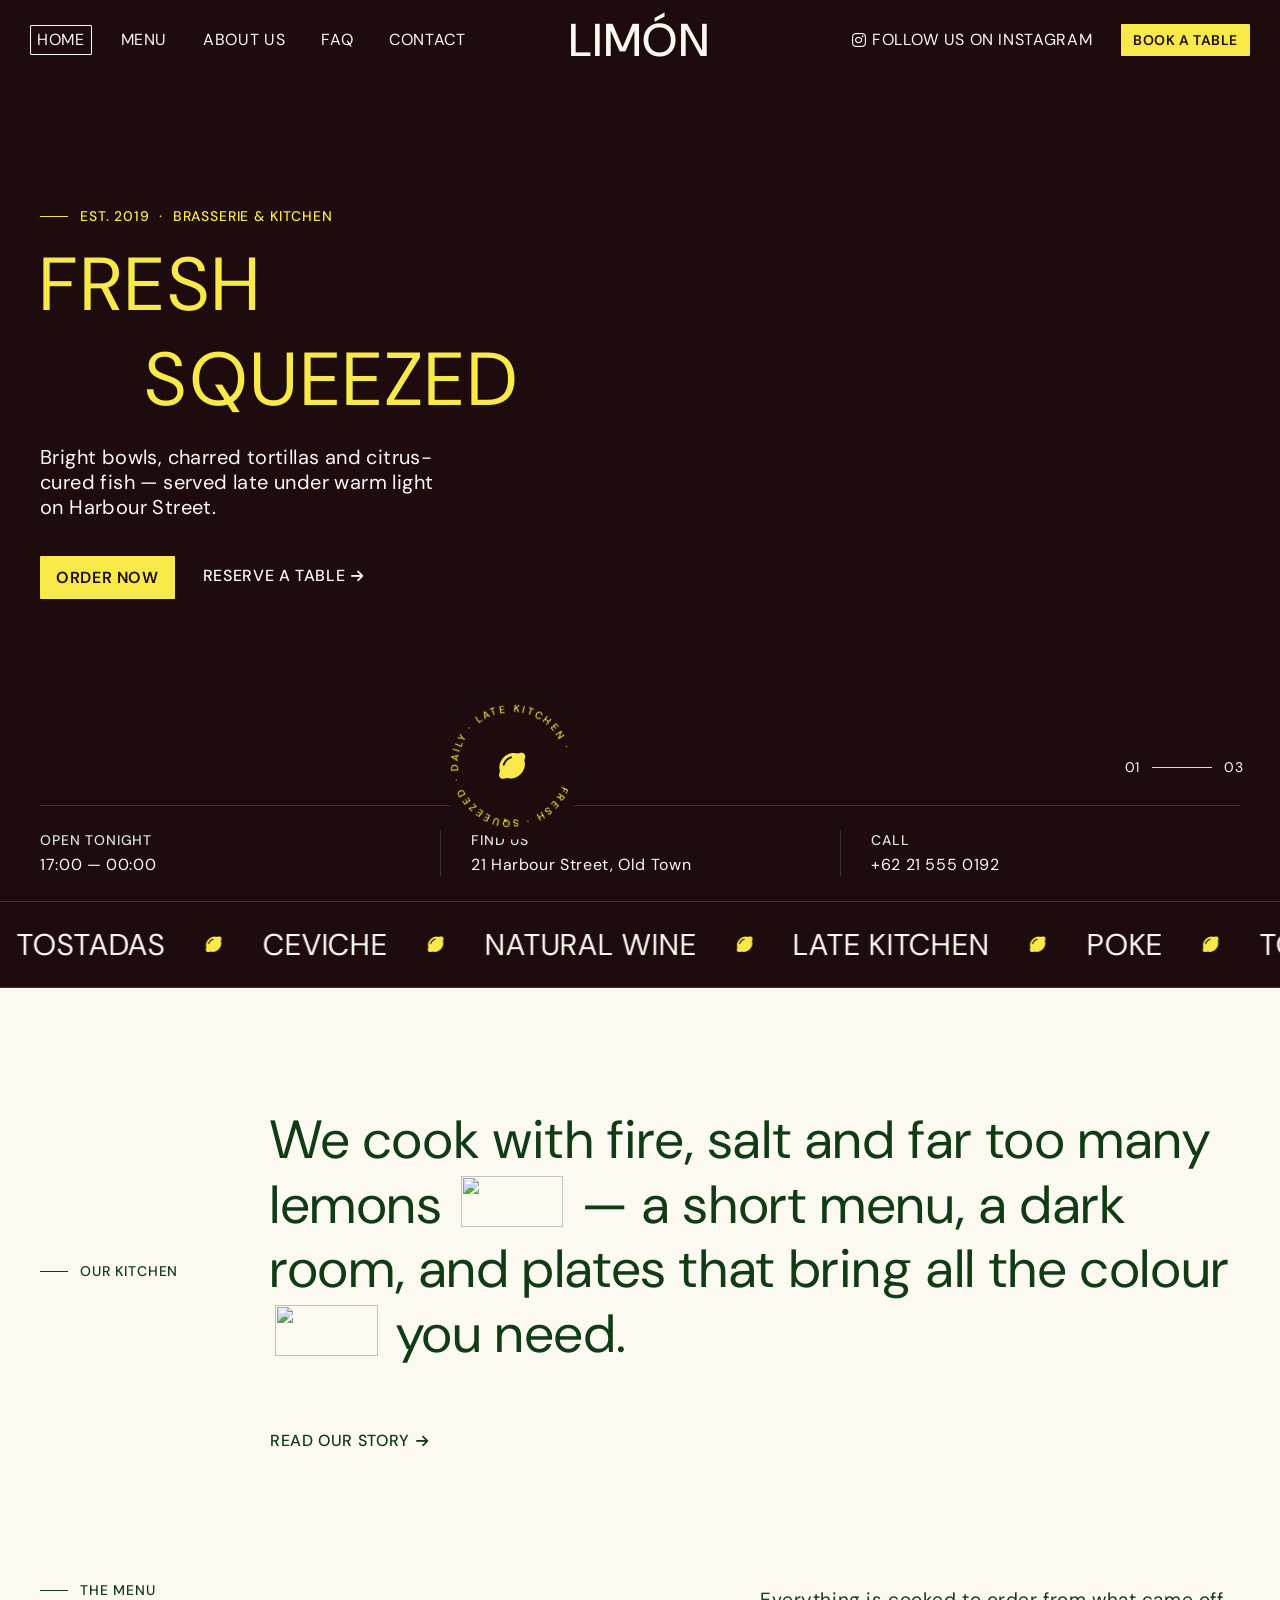
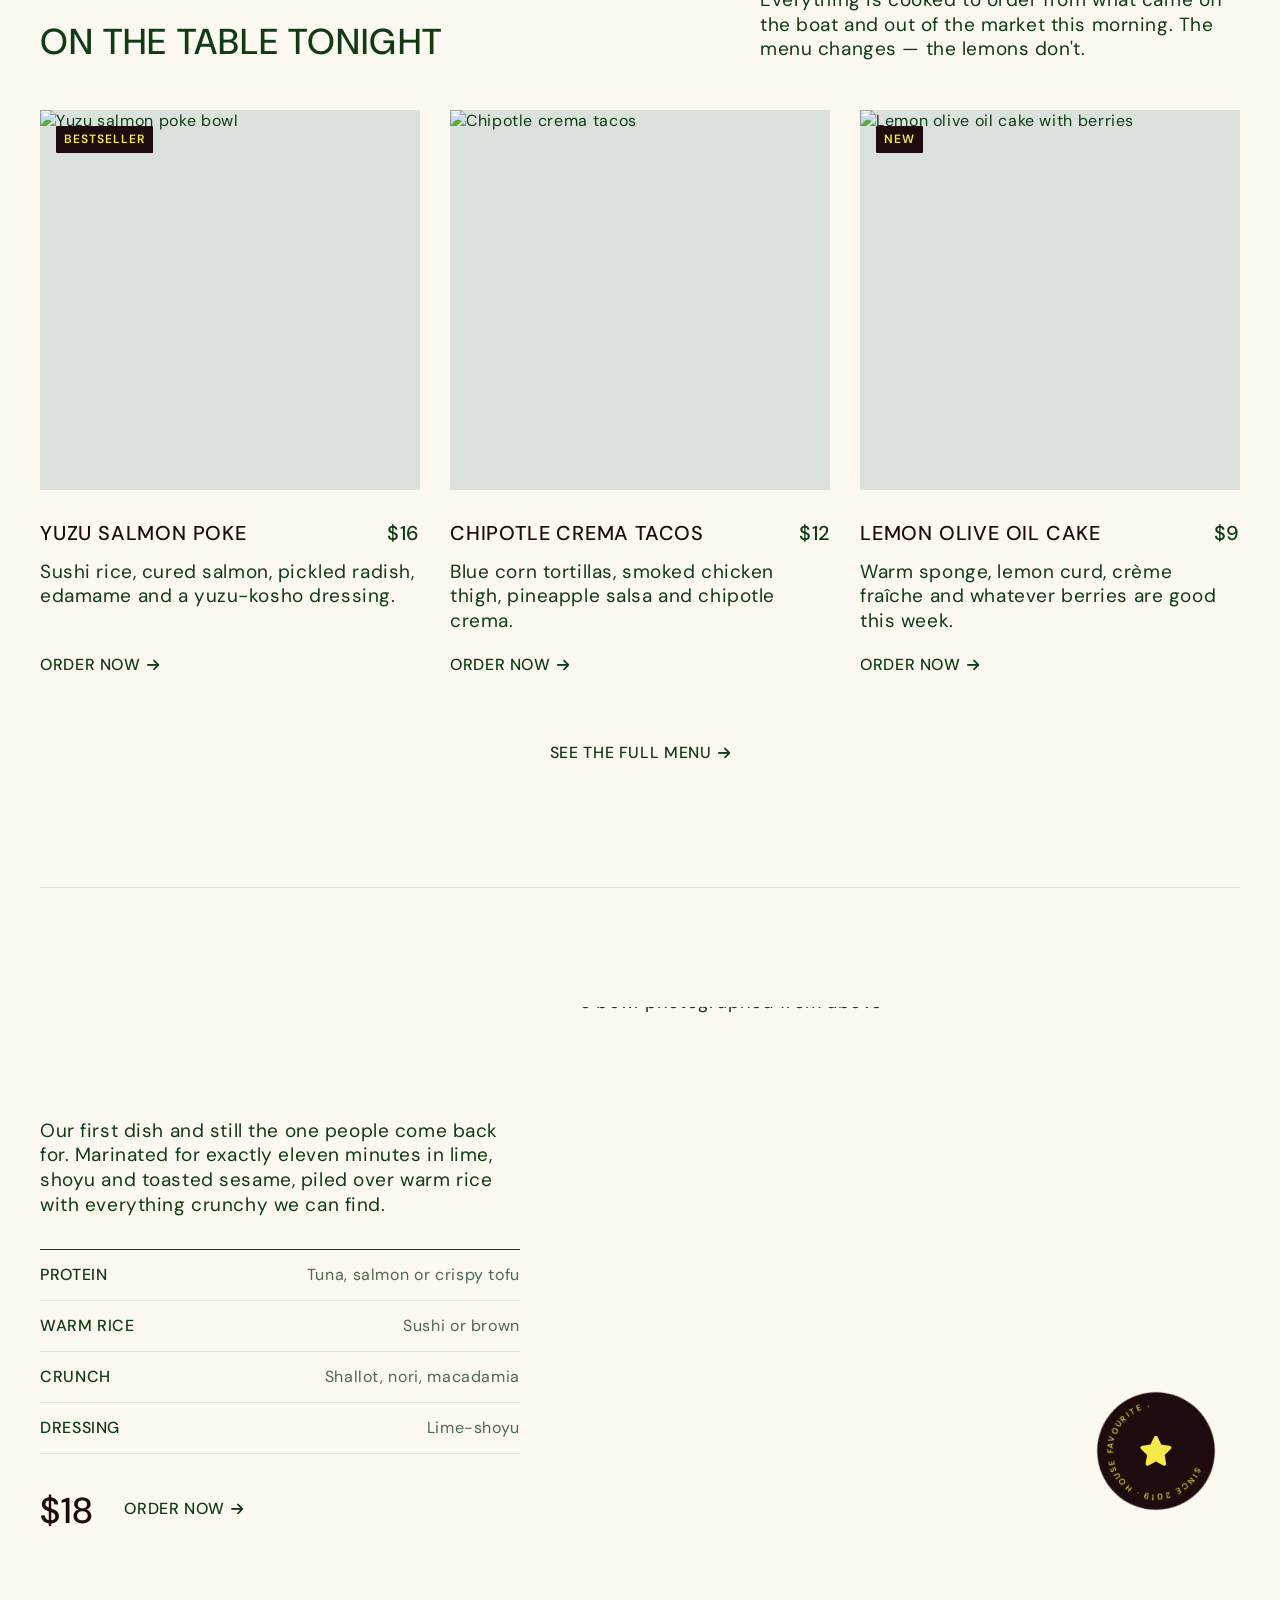
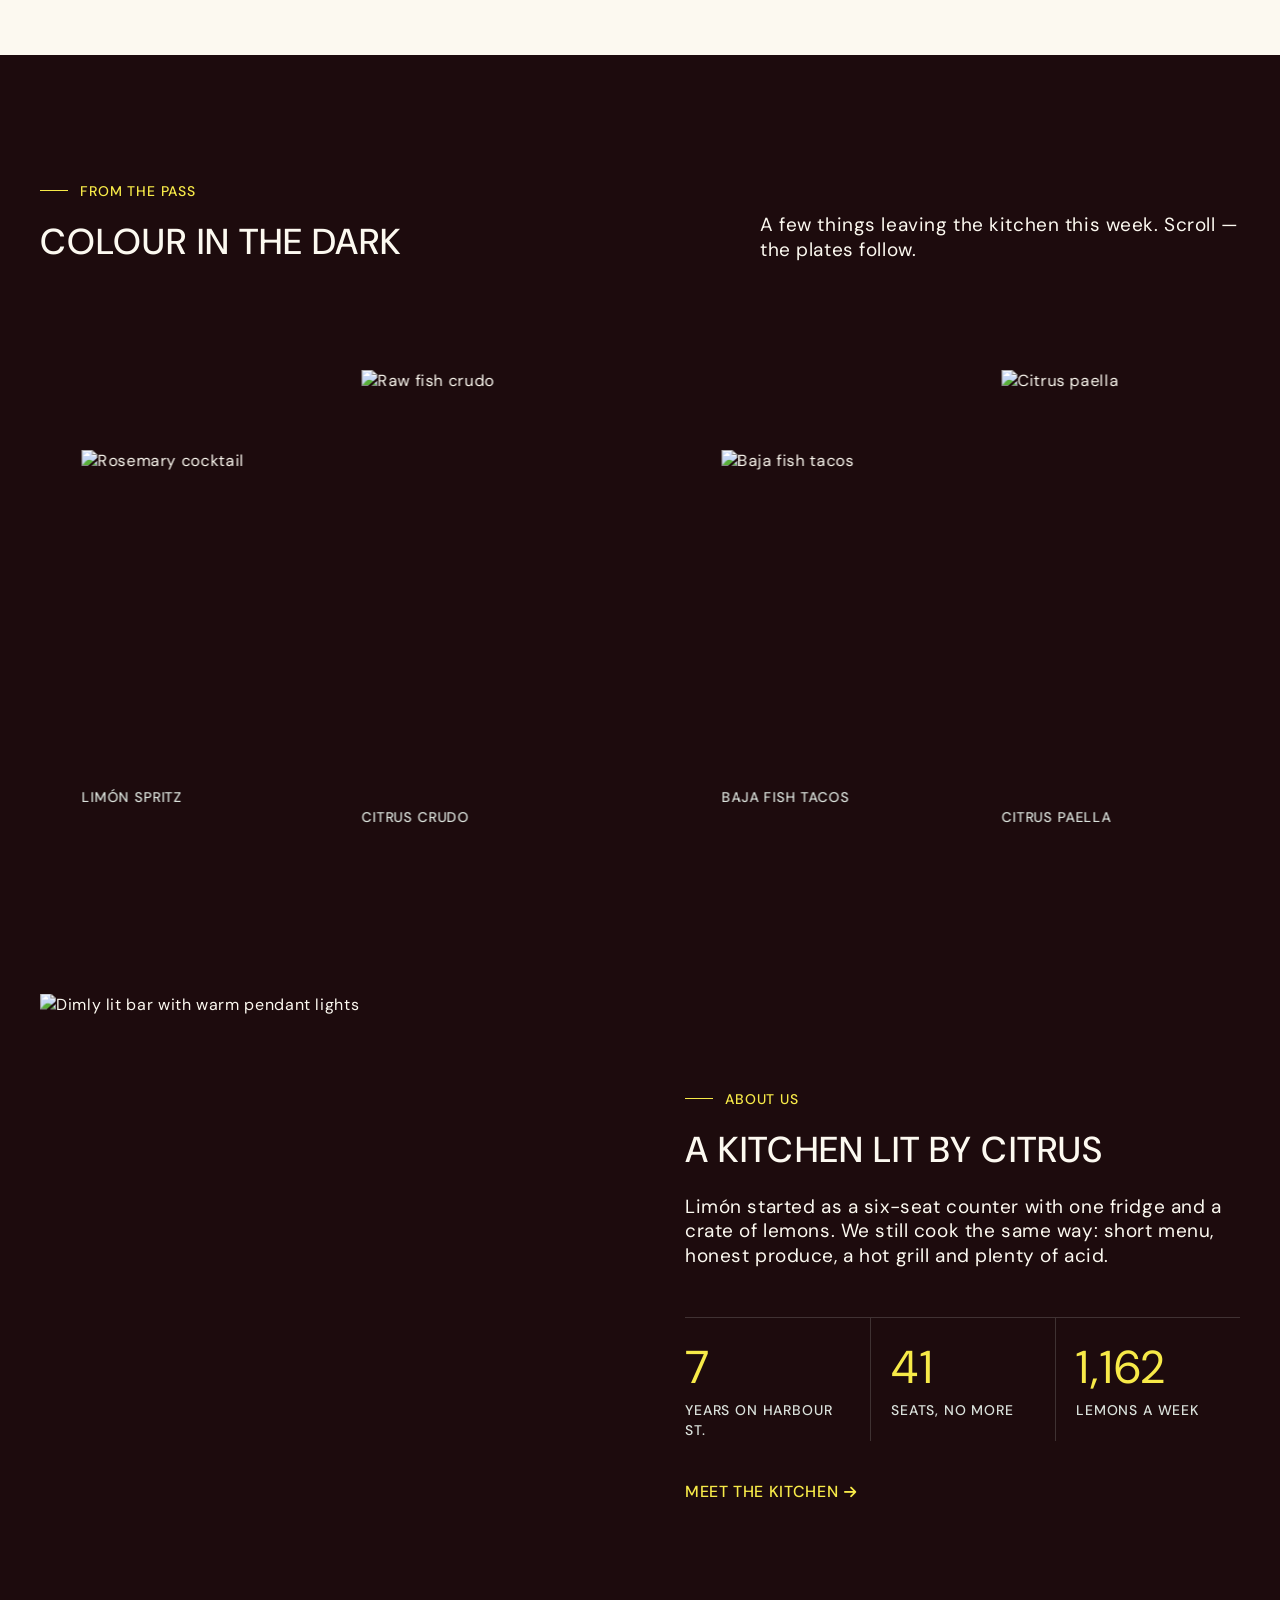
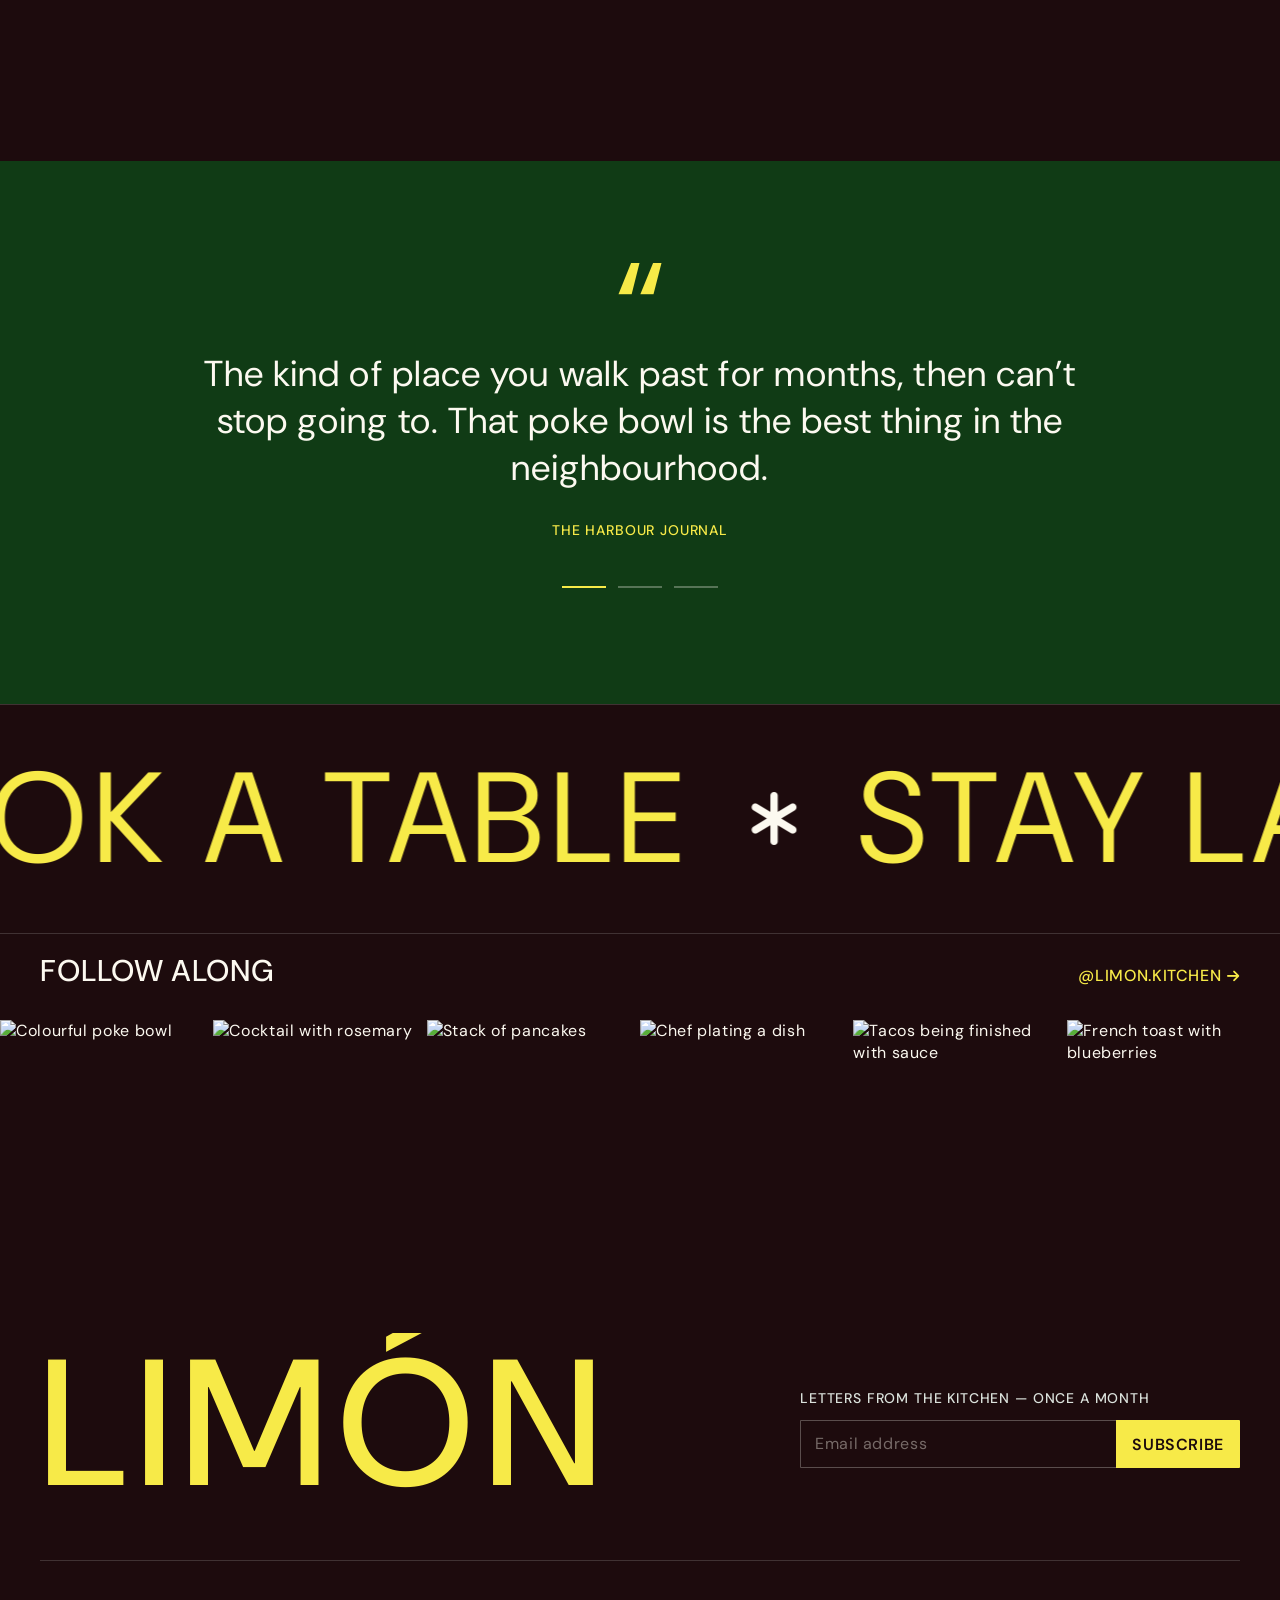
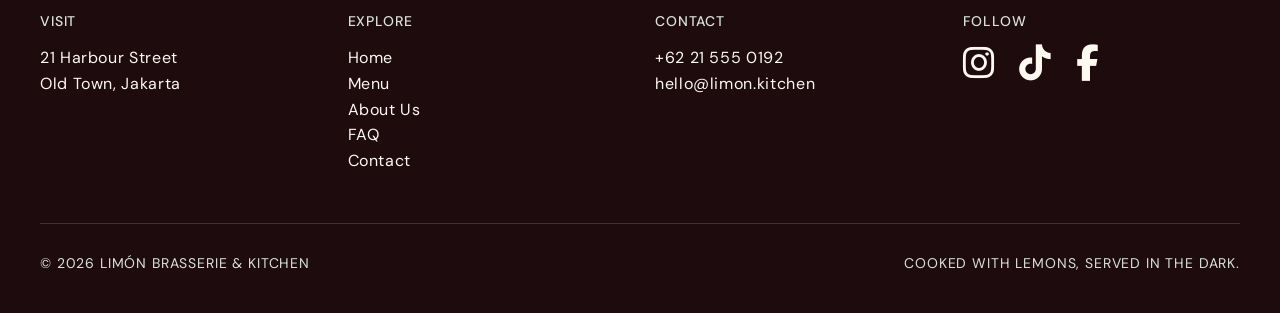
==== index.html @ ebf8ff34 "Add Limón restaurant website Five-page static site (home, menu, about, FAQ, contact) with page trans" ====
<!DOCTYPE html>
<html lang="en">
<head>
  <meta charset="UTF-8" />
  <meta name="viewport" content="width=device-width, initial-scale=1.0" />
  <title>Limón — Brasserie &amp; Kitchen</title>
  <meta name="description" content="Limón — a moody brasserie under candlelight. Poke bowls, charred tortillas, citrus-cured fish and natural wine, served late." />
  <link rel="preconnect" href="https://fonts.googleapis.com" />
  <link rel="preconnect" href="https://fonts.gstatic.com" crossorigin />
  <link href="https://fonts.googleapis.com/css2?family=DM+Sans:opsz,wght@9..40,300;9..40,400;9..40,500;9..40,600;9..40,700&display=swap" rel="stylesheet" />
  <link rel="stylesheet" href="https://cdnjs.cloudflare.com/ajax/libs/font-awesome/6.5.1/css/all.min.css" />
  <link rel="stylesheet" href="css/style.css" />
</head>
<body class="page-home">

  <!-- Page transition curtain -->
  <div class="curtain" aria-hidden="true">
    <div class="curtain__panel curtain__panel--lemon"></div>
    <div class="curtain__panel"><span class="curtain__logo">LIMÓN</span></div>
  </div>

  <!-- ============ TOP NAVIGATION ============ -->
  <header class="nav" id="nav">
    <div class="nav__inner">
      <nav class="nav__group nav__group--left" aria-label="Primary">
        <a href="index.html" class="nav__link is-active">Home</a>
        <a href="menu.html" class="nav__link">Menu</a>
        <a href="about.html" class="nav__link">About Us</a>
        <a href="faq.html" class="nav__link">FAQ</a>
        <a href="contact.html" class="nav__link">Contact</a>
      </nav>

      <a href="index.html" class="nav__logo">LIMÓN</a>

      <div class="nav__group nav__group--right">
        <a href="https://instagram.com" target="_blank" rel="noopener" class="nav__link nav__link--ig">
          <i class="fa-brands fa-instagram"></i> Follow us on Instagram
        </a>
        <a href="contact.html" class="btn btn--lemon btn--sm">Book a table</a>
      </div>

      <button class="nav__toggle" id="navToggle" aria-label="Open menu" aria-expanded="false">
        <span></span><span></span>
      </button>
    </div>
    <div class="nav__progress" aria-hidden="true"></div>

    <!-- Mobile drawer -->
    <div class="drawer" id="drawer" aria-hidden="true">
      <a href="index.html" class="drawer__link is-active">Home <small>01</small></a>
      <a href="menu.html" class="drawer__link">Menu <small>02</small></a>
      <a href="about.html" class="drawer__link">About Us <small>03</small></a>
      <a href="faq.html" class="drawer__link">FAQ <small>04</small></a>
      <a href="contact.html" class="drawer__link">Contact <small>05</small></a>
      <a href="contact.html" class="btn btn--lemon drawer__cta">Book a table</a>
      <a href="https://instagram.com" target="_blank" rel="noopener" class="drawer__ig">
        <i class="fa-brands fa-instagram"></i> Follow us on Instagram
      </a>
    </div>
  </header>

  <main>
    <!-- ============ HERO ============ -->
    <section class="hero" id="home">
      <div class="hero__media">
        <div class="hero__slides" data-parallax="0.12">
          <div class="hero__slide is-active"><img src="https://images.unsplash.com/photo-1504674900247-0877df9cc836?auto=format&amp;fit=crop&amp;w=1600&amp;q=80" alt="Grilled beef salad on a dark wooden table" /></div>
          <div class="hero__slide"><img src="https://images.unsplash.com/photo-1414235077428-338989a2e8c0?auto=format&amp;fit=crop&amp;w=1600&amp;q=80" alt="Plated dish on a candlelit table" /></div>
          <div class="hero__slide"><img src="https://images.unsplash.com/photo-1600891964599-f61ba0e24092?auto=format&amp;fit=crop&amp;w=1600&amp;q=80" alt="Table spread with tortilla chips and small plates" /></div>
        </div>
        <div class="hero__counter"><span class="hero__num">01</span><span class="hero__bar"><i></i></span><span>03</span></div>
      </div>

      <div class="badge" aria-hidden="true">
        <svg class="badge__ring" viewBox="0 0 200 200">
          <defs><path id="badgePath" d="M100,100 m-72,0 a72,72 0 1,1 144,0 a72,72 0 1,1 -144,0" /></defs>
          <circle cx="100" cy="100" r="98" />
          <text><textPath href="#badgePath">Fresh · Squeezed · Daily · Late kitchen ·</textPath></text>
        </svg>
        <span class="badge__icon"><i class="fa-solid fa-lemon"></i></span>
      </div>

      <div class="container hero__content">
        <p class="eyebrow reveal">Est. 2019 &nbsp;·&nbsp; Brasserie &amp; Kitchen</p>
        <h1 class="hero__title">
          <span data-split="chars" data-delay="150">Fresh</span>
          <span data-split="chars" data-delay="350">Squeezed</span>
        </h1>
        <p class="hero__sub reveal">Bright bowls, charred tortillas and citrus-cured fish — served late under warm light on Harbour Street.</p>
        <div class="hero__actions reveal">
          <a href="menu.html" class="btn btn--lemon">Order now</a>
          <a href="contact.html" class="link-ghost link-ghost--cream">Reserve a table <i class="fa-solid fa-arrow-right"></i></a>
        </div>
      </div>

      <div class="container hero__info">
        <div class="hero__info-item reveal"><span class="caption">Open tonight</span><span>17:00 — 00:00</span></div>
        <div class="hero__info-item reveal"><span class="caption">Find us</span><span>21 Harbour Street, Old Town</span></div>
        <div class="hero__info-item reveal"><span class="caption">Call</span><a href="tel:+62215550192">+62 21 555 0192</a></div>
      </div>
    </section>

    <!-- ============ MARQUEE ============ -->
    <div class="marquee" data-marquee="-1" data-speed="0.7" aria-hidden="true">
      <div class="marquee__track">
        <div class="marquee__group">
          <span>Poke</span><i class="fa-solid fa-lemon"></i>
          <span>Tostadas</span><i class="fa-solid fa-lemon"></i>
          <span>Ceviche</span><i class="fa-solid fa-lemon"></i>
          <span>Natural Wine</span><i class="fa-solid fa-lemon"></i>
          <span>Late Kitchen</span><i class="fa-solid fa-lemon"></i>
        </div>
      </div>
    </div>

    <!-- ============ STATEMENT ============ -->
    <section class="section section--cream">
      <div class="container statement-wrap">
        <p class="eyebrow eyebrow--dark reveal">Our kitchen</p>
        <div>
          <p class="statement">We cook with fire, salt and far too many lemons <span class="statement__pill"><img src="https://images.unsplash.com/photo-1532550907401-a500c9a57435?auto=format&amp;fit=crop&amp;w=300&amp;q=80" alt="" /></span> — a short menu, a dark room, and plates that bring all the colour <span class="statement__pill"><img src="https://images.unsplash.com/photo-1512621776951-a57141f2eefd?auto=format&amp;fit=crop&amp;w=300&amp;q=80" alt="" /></span> you need.</p>
          <div class="section-foot" style="justify-content:flex-start">
            <a href="about.html" class="link-ghost reveal">Read our story <i class="fa-solid fa-arrow-right"></i></a>
          </div>
        </div>
      </div>
    </section>

    <!-- ============ SIGNATURE DISHES ============ -->
    <section class="section section--cream" style="padding-top:0">
      <div class="container">
        <div class="section-head section-head--split">
          <div>
            <p class="eyebrow eyebrow--dark reveal">The menu</p>
            <h2 class="heading" data-split="words">On the table tonight</h2>
          </div>
          <p class="body section-head__intro reveal">Everything is cooked to order from what came off the boat and out of the market this morning. The menu changes — the lemons don't.</p>
        </div>

        <div class="grid grid--3">
          <article class="food-card reveal">
            <a href="menu.html" class="food-card__img img-reveal" data-cursor="Order"><img src="https://images.unsplash.com/photo-1512621776951-a57141f2eefd?auto=format&amp;fit=crop&amp;w=900&amp;q=80" alt="Yuzu salmon poke bowl" loading="lazy" /><span class="food-card__tag">Bestseller</span></a>
            <div class="food-card__head"><h3 class="food-card__title">Yuzu Salmon Poke</h3><span class="food-card__price">$16</span></div>
            <p class="food-card__desc">Sushi rice, cured salmon, pickled radish, edamame and a yuzu-kosho dressing.</p>
            <a href="menu.html" class="link-ghost">Order now <i class="fa-solid fa-arrow-right"></i></a>
          </article>
          <article class="food-card reveal">
            <a href="menu.html" class="food-card__img img-reveal" data-cursor="Order"><img src="https://images.unsplash.com/photo-1565299585323-38d6b0865b47?auto=format&amp;fit=crop&amp;w=900&amp;q=80" alt="Chipotle crema tacos" loading="lazy" /></a>
            <div class="food-card__head"><h3 class="food-card__title">Chipotle Crema Tacos</h3><span class="food-card__price">$12</span></div>
            <p class="food-card__desc">Blue corn tortillas, smoked chicken thigh, pineapple salsa and chipotle crema.</p>
            <a href="menu.html" class="link-ghost">Order now <i class="fa-solid fa-arrow-right"></i></a>
          </article>
          <article class="food-card reveal">
            <a href="menu.html" class="food-card__img img-reveal" data-cursor="Order"><img src="https://images.unsplash.com/photo-1565958011703-44f9829ba187?auto=format&amp;fit=crop&amp;w=900&amp;q=80" alt="Lemon olive oil cake with berries" loading="lazy" /><span class="food-card__tag">New</span></a>
            <div class="food-card__head"><h3 class="food-card__title">Lemon Olive Oil Cake</h3><span class="food-card__price">$9</span></div>
            <p class="food-card__desc">Warm sponge, lemon curd, crème fraîche and whatever berries are good this week.</p>
            <a href="menu.html" class="link-ghost">Order now <i class="fa-solid fa-arrow-right"></i></a>
          </article>
        </div>
        <div class="section-foot reveal"><a href="menu.html" class="link-ghost">See the full menu <i class="fa-solid fa-arrow-right"></i></a></div>
      </div>
    </section>

    <!-- ============ FEATURED DISH ============ -->
    <section class="section section--cream feature">
      <div class="container feature__inner">
        <div class="feature__text">
          <p class="eyebrow eyebrow--dark reveal">Signature of the house</p>
          <h2 class="heading" data-split="words">The Limón Poke</h2>
          <p class="body reveal">Our first dish and still the one people come back for. Marinated for exactly eleven minutes in lime, shoyu and toasted sesame, piled over warm rice with everything crunchy we can find.</p>
          <ul class="feature__list reveal">
            <li><span>Protein</span><span>Tuna, salmon or crispy tofu</span></li>
            <li><span>Warm rice</span><span>Sushi or brown</span></li>
            <li><span>Crunch</span><span>Shallot, nori, macadamia</span></li>
            <li><span>Dressing</span><span>Lime-shoyu</span></li>
          </ul>
          <div class="feature__foot reveal">
            <span class="feature__price">$18</span>
            <a href="menu.html" class="link-ghost">Order now <i class="fa-solid fa-arrow-right"></i></a>
          </div>
        </div>
        <div class="feature__media img-reveal img-reveal--left">
          <img src="https://images.unsplash.com/photo-1546069901-d5bfd2cbfb1f?auto=format&amp;fit=crop&amp;w=1400&amp;q=80" alt="Poke bowl photographed from above" loading="lazy" data-parallax="0.08" data-scale="1.15" />
          <div class="badge" aria-hidden="true">
            <svg class="badge__ring" viewBox="0 0 200 200">
              <defs><path id="badgePath2" d="M100,100 m-72,0 a72,72 0 1,1 144,0 a72,72 0 1,1 -144,0" /></defs>
              <circle cx="100" cy="100" r="98" />
              <text><textPath href="#badgePath2">Since 2019 · House favourite ·</textPath></text>
            </svg>
            <span class="badge__icon"><i class="fa-solid fa-star"></i></span>
          </div>
        </div>
      </div>
    </section>

    <!-- ============ IMAGE STRIP ============ -->
    <section class="section section--dark" style="padding-bottom:60px">
      <div class="container section-head section-head--split">
        <div>
          <p class="eyebrow reveal">From the pass</p>
          <h2 class="heading heading--cream" data-split="words">Colour in the dark</h2>
        </div>
        <p class="body body--cream section-head__intro reveal">A few things leaving the kitchen this week. Scroll — the plates follow.</p>
      </div>
    </section>
    <div class="strip" data-marquee="1" data-speed="0.5">
      <div class="marquee__track">
        <div class="marquee__group">
          <figure><div class="strip__img"><img src="https://images.unsplash.com/photo-1555939594-58d7cb561ad1?auto=format&amp;fit=crop&amp;w=700&amp;q=80" alt="Grilled skewers" loading="lazy" /></div><figcaption class="caption">Lemon grill skewers</figcaption></figure>
          <figure><div class="strip__img"><img src="https://images.unsplash.com/photo-1514362545857-3bc16c4c7d1b?auto=format&amp;fit=crop&amp;w=600&amp;q=80" alt="Rosemary cocktail" loading="lazy" /></div><figcaption class="caption">Limón spritz</figcaption></figure>
          <figure><div class="strip__img"><img src="https://images.unsplash.com/photo-1579871494447-9811cf80d66c?auto=format&amp;fit=crop&amp;w=700&amp;q=80" alt="Raw fish crudo" loading="lazy" /></div><figcaption class="caption">Citrus crudo</figcaption></figure>
          <figure><div class="strip__img"><img src="https://images.unsplash.com/photo-1552332386-f8dd00dc2f85?auto=format&amp;fit=crop&amp;w=600&amp;q=80" alt="Baja fish tacos" loading="lazy" /></div><figcaption class="caption">Baja fish tacos</figcaption></figure>
          <figure><div class="strip__img"><img src="https://images.unsplash.com/photo-1512058564366-18510be2db19?auto=format&amp;fit=crop&amp;w=700&amp;q=80" alt="Citrus paella" loading="lazy" /></div><figcaption class="caption">Citrus paella</figcaption></figure>
          <figure><div class="strip__img"><img src="https://images.unsplash.com/photo-1497034825429-c343d7c6a68f?auto=format&amp;fit=crop&amp;w=600&amp;q=80" alt="Sorbet cone" loading="lazy" /></div><figcaption class="caption">Lemon sorbet</figcaption></figure>
        </div>
      </div>
    </div>

    <!-- ============ ABOUT TEASER ============ -->
    <section class="section section--dark about" style="padding-top:0">
      <div class="container about__inner">
        <div class="about__media img-reveal">
          <img src="https://images.unsplash.com/photo-1514933651103-005eec06c04b?auto=format&amp;fit=crop&amp;w=1200&amp;q=80" alt="Dimly lit bar with warm pendant lights" loading="lazy" data-parallax="0.1" />
        </div>
        <div class="about__text">
          <p class="eyebrow reveal">About us</p>
          <h2 class="heading heading--cream" data-split="words">A kitchen lit by citrus</h2>
          <p class="body body--cream reveal">Limón started as a six-seat counter with one fridge and a crate of lemons. We still cook the same way: short menu, honest produce, a hot grill and plenty of acid.</p>
          <div class="stats reveal">
            <div class="stat"><span class="stat__num" data-count="7">0</span><span class="caption">Years on Harbour St.</span></div>
            <div class="stat"><span class="stat__num" data-count="42">0</span><span class="caption">Seats, no more</span></div>
            <div class="stat"><span class="stat__num" data-count="1200" data-suffix="+">0</span><span class="caption">Lemons a week</span></div>
          </div>
          <div style="margin-top:40px" class="reveal"><a href="about.html" class="link-ghost link-ghost--lemon">Meet the kitchen <i class="fa-solid fa-arrow-right"></i></a></div>
        </div>
      </div>
    </section>

    <!-- ============ QUOTES ============ -->
    <section class="section section--forest quotes" aria-label="What guests say">
      <div class="container">
        <span class="quotes__mark" aria-hidden="true">“</span>
        <div class="quotes__slider">
          <figure class="quote is-active">
            <blockquote data-split="words">The kind of place you walk past for months, then can’t stop going to. That poke bowl is the best thing in the neighbourhood.</blockquote>
            <figcaption class="caption">The Harbour Journal</figcaption>
          </figure>
          <figure class="quote">
            <blockquote data-split="words">Candlelight, loud records and a crudo sharp enough to wake you up. Limón gets the mood exactly right.</blockquote>
            <figcaption class="caption">City Eats Weekly</figcaption>
          </figure>
          <figure class="quote">
            <blockquote data-split="words">Order the tacos, order the cake, and don’t argue about the lemon on everything. They’re right.</blockquote>
            <figcaption class="caption">A regular, table 6</figcaption>
          </figure>
        </div>
        <div class="quotes__dots">
          <button class="dot is-active" aria-label="Review 1"><i></i></button>
          <button class="dot" aria-label="Review 2"><i></i></button>
          <button class="dot" aria-label="Review 3"><i></i></button>
        </div>
      </div>
    </section>

    <!-- ============ CTA BAND ============ -->
    <a href="contact.html" class="cta-band" data-marquee="-1" data-speed="1.2" data-cursor="Book">
      <div class="marquee__track">
        <div class="marquee__group">
          <span>Book a table</span><i class="fa-solid fa-asterisk"></i>
          <span>Stay late</span><i class="fa-solid fa-asterisk"></i>
        </div>
      </div>
    </a>

    <!-- ============ INSTAGRAM STRIP ============ -->
    <section class="insta" aria-label="Instagram">
      <div class="insta__head container">
        <h2 class="heading-sm heading--cream" data-split="words">Follow along</h2>
        <a href="https://instagram.com" target="_blank" rel="noopener" class="link-ghost link-ghost--lemon">@limon.kitchen <i class="fa-solid fa-arrow-right"></i></a>
      </div>
      <div class="insta__grid">
        <a href="https://instagram.com" target="_blank" rel="noopener" data-cursor="Open"><img src="https://images.unsplash.com/photo-1546069901-ba9599a7e63c?auto=format&fit=crop&w=600&q=80" alt="Colourful poke bowl" loading="lazy" /></a>
        <a href="https://instagram.com" target="_blank" rel="noopener" data-cursor="Open"><img src="https://images.unsplash.com/photo-1514362545857-3bc16c4c7d1b?auto=format&fit=crop&w=600&q=80" alt="Cocktail with rosemary" loading="lazy" /></a>
        <a href="https://instagram.com" target="_blank" rel="noopener" data-cursor="Open"><img src="https://images.unsplash.com/photo-1567620905732-2d1ec7ab7445?auto=format&fit=crop&w=600&q=80" alt="Stack of pancakes" loading="lazy" /></a>
        <a href="https://instagram.com" target="_blank" rel="noopener" data-cursor="Open"><img src="https://images.unsplash.com/photo-1577219491135-ce391730fb2c?auto=format&fit=crop&w=600&q=80" alt="Chef plating a dish" loading="lazy" /></a>
        <a href="https://instagram.com" target="_blank" rel="noopener" data-cursor="Open"><img src="https://images.unsplash.com/photo-1565299585323-38d6b0865b47?auto=format&fit=crop&w=600&q=80" alt="Tacos being finished with sauce" loading="lazy" /></a>
        <a href="https://instagram.com" target="_blank" rel="noopener" data-cursor="Open"><img src="https://images.unsplash.com/photo-1484723091739-30a097e8f929?auto=format&fit=crop&w=600&q=80" alt="French toast with blueberries" loading="lazy" /></a>
      </div>
    </section>

  </main>

  <!-- ============ FOOTER ============ -->
  <footer class="footer">
    <div class="container">
      <div class="footer__top">
        <a href="index.html" class="footer__logo">LIMÓN</a>
        <form class="newsletter reveal" id="newsletter" novalidate>
          <label for="nlEmail" class="caption">Letters from the kitchen — once a month</label>
          <div class="newsletter__row">
            <input type="email" id="nlEmail" placeholder="Email address" required />
            <button type="submit" class="btn btn--lemon">Subscribe</button>
          </div>
          <p class="form__msg" id="nlMsg" role="status" aria-live="polite"></p>
        </form>
      </div>

      <div class="footer__cols">
        <div class="reveal">
          <span class="caption">Visit</span>
          <p>21 Harbour Street<br />Old Town, Jakarta</p>
        </div>
        <div class="reveal">
          <span class="caption">Explore</span>
          <ul>
            <li><a href="index.html">Home</a></li>
            <li><a href="menu.html">Menu</a></li>
            <li><a href="about.html">About Us</a></li>
            <li><a href="faq.html">FAQ</a></li>
            <li><a href="contact.html">Contact</a></li>
          </ul>
        </div>
        <div class="reveal">
          <span class="caption">Contact</span>
          <p><a href="tel:+62215550192">+62 21 555 0192</a><br /><a href="mailto:hello@limon.kitchen">hello@limon.kitchen</a></p>
        </div>
        <div class="reveal">
          <span class="caption">Follow</span>
          <div class="socials">
            <a href="https://instagram.com" target="_blank" rel="noopener" aria-label="Instagram"><i class="fa-brands fa-instagram"></i></a>
            <a href="https://tiktok.com" target="_blank" rel="noopener" aria-label="TikTok"><i class="fa-brands fa-tiktok"></i></a>
            <a href="https://facebook.com" target="_blank" rel="noopener" aria-label="Facebook"><i class="fa-brands fa-facebook-f"></i></a>
          </div>
        </div>
      </div>

      <div class="footer__bottom">
        <span>© <span class="js-year">2026</span> Limón Brasserie &amp; Kitchen</span>
        <span>Cooked with lemons, served in the dark.</span>
      </div>
    </div>
  </footer>

  <!-- Back to top -->
  <a href="#" class="to-top" id="toTop" aria-label="Back to top"><i class="fa-solid fa-chevron-up"></i></a>

  <script src="js/main.js"></script>
</body>
</html>
---- css/style.css ----
/* ==========================================================
   Limón — moody brasserie under candlelight
   ========================================================== */

:root {
  /* Colors */
  --color-black-olive: #1d0b0d;
  --color-forest-ink: #103b15;
  --color-lemon-zest: #f7ea48;
  --color-warm-cream: #fcf9f0;
  --color-sage-mist: #dbe2dc;
  --color-pure-white: #ffffff;
  --hairline-dark: rgba(219, 226, 220, 0.18);

  /* Type — VenusCom substitute */
  --font-venuscom: 'VenusCom', 'DM Sans', ui-sans-serif, system-ui, -apple-system, BlinkMacSystemFont, "Segoe UI", Roboto, sans-serif;

  /* Type scale */
  --text-caption: 14px;     --leading-caption: 1.45;     --tracking-caption: 0.84px;
  --text-body-sm: 16px;     --leading-body-sm: 1.37;     --tracking-body-sm: 0.64px;
  --text-body: 19px;        --leading-body: 1.3;         --tracking-body: 0.57px;
  --text-body-lg: 20px;     --leading-body-lg: 1.25;     --tracking-body-lg: 0.4px;
  --text-subheading: 26px;  --leading-subheading: 1.2;   --tracking-subheading: 0.52px;
  --text-heading-sm: 30px;  --leading-heading-sm: 1.15;  --tracking-heading-sm: 0.9px;
  --text-heading: 36px;     --leading-heading: 1.15;     --tracking-heading: 1.08px;
  --text-heading-lg: 46px;  --leading-heading-lg: 1.1;   --tracking-heading-lg: 1.84px;
  --text-display: 68px;     --leading-display: 1.01;     --tracking-display: 4.08px;
  --text-display-xl: 75px;  --leading-display-xl: 1;     --tracking-display-xl: 4.5px;

  /* Spacing */
  --spacing-4: 4px;
  --spacing-8: 8px;
  --spacing-12: 12px;
  --spacing-16: 16px;
  --spacing-20: 20px;
  --spacing-120: 120px;

  /* Layout */
  --page-max-width: 1200px;
  --section-gap: 60px;
  --card-padding: 30px;
  --gutter: 30px;
  --nav-h: 80px;

  /* Radius */
  --radius-cards: 0px;
  --radius-sm: 1px;
  --radius-circular: 40px;

  --ease: cubic-bezier(.2, .7, .2, 1);
  --ease-in-out: cubic-bezier(.76, 0, .24, 1);
}

/* ---------- Reset ---------- */
*, *::before, *::after { box-sizing: border-box; margin: 0; padding: 0; }
html { scroll-behavior: smooth; scroll-padding-top: var(--nav-h); -webkit-text-size-adjust: 100%; }
body {
  font-family: var(--font-venuscom);
  font-size: var(--text-body-sm);
  line-height: var(--leading-body-sm);
  letter-spacing: var(--tracking-body-sm);
  color: var(--color-warm-cream);
  background: var(--color-black-olive);
  -webkit-font-smoothing: antialiased;
  overflow-x: hidden;
}
img { display: block; max-width: 100%; }
a { color: inherit; text-decoration: none; }
button { font: inherit; letter-spacing: inherit; color: inherit; background: none; border: 0; cursor: pointer; }
ul { list-style: none; }
::selection { background: var(--color-lemon-zest); color: var(--color-black-olive); }

.container {
  width: 100%;
  max-width: calc(var(--page-max-width) + var(--gutter) * 2);
  margin: 0 auto;
  padding: 0 var(--gutter);
}

/* ==========================================================
   PAGE TRANSITION CURTAIN
   ========================================================== */
.curtain { position: fixed; inset: 0; z-index: 300; pointer-events: none; }
.curtain__panel {
  position: absolute;
  inset: 0;
  background: var(--color-black-olive);
  display: grid;
  place-items: center;
  animation: curtainUp .95s var(--ease-in-out) .2s both;
}
.curtain__panel--lemon { background: var(--color-lemon-zest); animation-delay: .32s; }
.curtain__logo {
  font-size: var(--text-heading-lg);
  font-weight: 500;
  letter-spacing: 0.3em;
  padding-left: 0.3em;
  color: var(--color-lemon-zest);
  animation: curtainLogo .6s var(--ease) both;
}
@keyframes curtainUp { from { transform: translateY(0); } to { transform: translateY(-100%); } }
@keyframes curtainIn { from { transform: translateY(100%); } to { transform: translateY(0); } }
@keyframes curtainLogo { from { opacity: 0; letter-spacing: 0.6em; } to { opacity: 1; letter-spacing: 0.3em; } }

.curtain.is-leaving { pointer-events: all; }
.curtain.is-leaving .curtain__panel--lemon { animation: curtainIn .55s var(--ease-in-out) 0s both; }
.curtain.is-leaving .curtain__panel:not(.curtain__panel--lemon) { animation: curtainIn .6s var(--ease-in-out) .12s both; }
.curtain.is-leaving .curtain__logo { animation: curtainLogo .5s var(--ease) .4s both; }

/* ==========================================================
   CUSTOM CURSOR + HOVER PREVIEW
   ========================================================== */
.cursor {
  position: fixed;
  top: 0; left: 0;
  z-index: 250;
  width: 10px; height: 10px;
  margin: -5px 0 0 -5px;
  border-radius: 50%;
  background: var(--color-pure-white);
  mix-blend-mode: difference;
  pointer-events: none;
  display: grid;
  place-items: center;
  opacity: 0;
  transition: width .35s var(--ease), height .35s var(--ease), margin .35s var(--ease), opacity .3s;
}
.cursor.is-visible { opacity: 1; }
.cursor.is-link { width: 44px; height: 44px; margin: -22px 0 0 -22px; }
.cursor.has-label { width: 92px; height: 92px; margin: -46px 0 0 -46px; }
.cursor__label {
  font-size: 12px;
  font-weight: 600;
  letter-spacing: 0.08em;
  text-transform: uppercase;
  color: var(--color-black-olive);
  opacity: 0;
  transform: scale(.6);
  transition: opacity .25s, transform .35s var(--ease);
}
.cursor.has-label .cursor__label { opacity: 1; transform: none; }
@media (hover: none), (pointer: coarse) { .cursor { display: none; } }

.hover-preview {
  position: fixed;
  top: 0; left: 0;
  z-index: 60;
  width: 260px;
  aspect-ratio: 4 / 5;
  margin: -170px 0 0 -130px;
  overflow: hidden;
  pointer-events: none;
  opacity: 0;
  transition: opacity .3s;
}
.hover-preview.is-visible { opacity: 1; }
.hover-preview img {
  position: absolute; inset: 0;
  width: 100%; height: 100%;
  object-fit: cover;
  opacity: 0;
  transform: scale(1.15);
  transition: opacity .35s, transform .6s var(--ease);
}
.hover-preview img.is-active { opacity: 1; transform: none; }

/* ---------- Typography ---------- */
.caption {
  display: block;
  font-size: var(--text-caption);
  line-height: var(--leading-caption);
  letter-spacing: var(--tracking-caption);
  text-transform: uppercase;
  font-weight: 500;
  color: var(--color-sage-mist);
}
.eyebrow {
  display: inline-flex;
  align-items: center;
  gap: 12px;
  font-size: var(--text-caption);
  line-height: var(--leading-caption);
  letter-spacing: var(--tracking-caption);
  text-transform: uppercase;
  font-weight: 500;
  color: var(--color-lemon-zest);
  margin-bottom: var(--spacing-20);
}
.eyebrow::before {
  content: '';
  width: 28px; height: 1px;
  background: currentColor;
  transform-origin: left;
  transform: scaleX(0);
  transition: transform .9s var(--ease) .3s;
}
.eyebrow.is-in::before, .is-in .eyebrow::before { transform: scaleX(1); }
.eyebrow--dark { color: var(--color-forest-ink); }

.heading-sm {
  font-size: var(--text-heading-sm);
  line-height: var(--leading-heading-sm);
  letter-spacing: var(--tracking-heading-sm);
  font-weight: 500;
  text-transform: uppercase;
}
.heading {
  font-size: var(--text-heading);
  line-height: var(--leading-heading);
  letter-spacing: var(--tracking-heading);
  font-weight: 500;
  text-transform: uppercase;
  color: var(--color-forest-ink);
  margin-bottom: 24px;
}
.heading--cream { color: var(--color-warm-cream); }
.heading-lg {
  font-size: var(--text-heading-lg);
  line-height: var(--leading-heading-lg);
  letter-spacing: var(--tracking-heading-lg);
  font-weight: 400;
  text-transform: uppercase;
  color: var(--color-lemon-zest);
  margin-bottom: 40px;
}
.body {
  font-size: var(--text-body);
  line-height: var(--leading-body);
  letter-spacing: var(--tracking-body);
  font-weight: 400;
  color: var(--color-forest-ink);
  max-width: 640px;
}
.body + .body { margin-top: 16px; }
.body--cream { color: var(--color-warm-cream); }

/* ---------- Buttons & links ---------- */
.btn {
  position: relative;
  display: inline-flex;
  align-items: center;
  justify-content: center;
  gap: 8px;
  padding: 12px 16px;
  border-radius: var(--radius-sm);
  font-size: var(--text-body-sm);
  font-weight: 600;
  letter-spacing: 0.04em;
  line-height: 1.2;
  text-transform: uppercase;
  white-space: nowrap;
  overflow: hidden;
  isolation: isolate;
  transition: color .35s var(--ease), transform .4s var(--ease);
}
.btn--lemon { background: var(--color-lemon-zest); color: var(--color-black-olive); }
/* cream wipe fills from below on hover */
.btn--lemon::before {
  content: '';
  position: absolute; inset: 0;
  z-index: -1;
  background: var(--color-warm-cream);
  transform: translateY(101%);
  transition: transform .45s var(--ease);
}
.btn--lemon:hover::before { transform: none; }
.btn__text { display: inline-block; position: relative; overflow: hidden; }
.btn__text span { display: block; transition: transform .45s var(--ease); }
.btn__text span + span { position: absolute; top: 100%; left: 0; }
.btn:hover .btn__text span { transform: translateY(-100%); }
.btn--sm { padding: 8px 12px; font-size: var(--text-caption); }

.link-ghost {
  position: relative;
  display: inline-flex;
  align-items: center;
  gap: 6px;
  font-size: var(--text-body-sm);
  font-weight: 500;
  letter-spacing: 0.04em;
  text-transform: uppercase;
  color: var(--color-forest-ink);
  padding-bottom: 3px;
}
.link-ghost::after {
  content: '';
  position: absolute;
  left: 0; right: 0; bottom: 0;
  height: 1px;
  background: currentColor;
  transform: scaleX(0);
  transform-origin: right;
  transition: transform .5s var(--ease);
}
.link-ghost:hover::after { transform: scaleX(1); transform-origin: left; }
.link-ghost i { font-size: 14px; transition: transform .35s var(--ease); }
.link-ghost:hover i { transform: translateX(5px); }
.link-ghost--cream { color: var(--color-warm-cream); }
.link-ghost--lemon { color: var(--color-lemon-zest); }

/* ==========================================================
   NAVIGATION
   ========================================================== */
.nav {
  position: sticky;
  top: 0;
  z-index: 100;
  background: var(--color-black-olive);
  border-bottom: 1px solid transparent;
  transition: border-color .3s, transform .5s var(--ease);
}
.nav.is-scrolled { border-bottom-color: var(--hairline-dark); }
.nav.is-hidden { transform: translateY(-100%); }
.nav__progress {
  position: absolute;
  left: 0; bottom: -1px;
  width: 100%; height: 2px;
  background: var(--color-lemon-zest);
  transform-origin: left;
  transform: scaleX(0);
}
.nav__inner {
  display: grid;
  grid-template-columns: 1fr auto 1fr;
  align-items: center;
  height: var(--nav-h);
  padding: 0 var(--gutter);
  max-width: 1440px;
  margin: 0 auto;
}
.nav__group { display: flex; align-items: center; gap: 22px; }
.nav__group--right { justify-content: flex-end; }
.nav__link {
  position: relative;
  font-size: var(--text-body-sm);
  font-weight: 400;
  letter-spacing: 0.04em;
  text-transform: uppercase;
  color: var(--color-warm-cream);
  padding: 3px 6px;
  border: 1px solid transparent;
  border-radius: var(--radius-sm);
  transition: border-color .3s, color .2s;
  white-space: nowrap;
  overflow: hidden;
}
.nav__link span { display: block; transition: transform .45s var(--ease); }
.nav__link span + span { position: absolute; left: 6px; top: calc(100% + 3px); color: var(--color-lemon-zest); }
.nav__link:hover span { transform: translateY(calc(-100% - 3px)); }
.nav__link.is-active { border-color: var(--color-pure-white); }
.nav__link--ig { display: inline-flex; gap: 6px; align-items: center; }
.nav__link--ig:hover { color: var(--color-lemon-zest); }
.nav__logo {
  display: flex;
  font-size: var(--text-heading-lg);
  font-weight: 500;
  letter-spacing: var(--tracking-heading-lg);
  line-height: 1;
  color: var(--color-warm-cream);
  padding: 0 32px;
}
.nav__logo span { display: inline-block; transition: transform .45s var(--ease), color .3s; }
.nav__logo:hover span { color: var(--color-lemon-zest); transform: translateY(-4px); }
.nav__logo:hover span:nth-child(2) { transition-delay: .04s; }
.nav__logo:hover span:nth-child(3) { transition-delay: .08s; }
.nav__logo:hover span:nth-child(4) { transition-delay: .12s; }
.nav__logo:hover span:nth-child(5) { transition-delay: .16s; }

.nav__toggle {
  display: none;
  width: 40px; height: 40px;
  position: relative;
  justify-self: end;
}
.nav__toggle span {
  position: absolute;
  left: 8px; right: 8px;
  height: 1px;
  background: var(--color-warm-cream);
  transition: transform .4s var(--ease), top .4s var(--ease), right .4s var(--ease);
}
.nav__toggle span:first-child { top: 15px; }
.nav__toggle span:last-child { top: 24px; right: 14px; }
.nav__toggle:hover span:last-child { right: 8px; }
.nav__toggle[aria-expanded="true"] span:first-child { top: 20px; transform: rotate(45deg); }
.nav__toggle[aria-expanded="true"] span:last-child { top: 20px; right: 8px; transform: rotate(-45deg); }

.drawer {
  position: fixed;
  top: var(--nav-h); left: 0; right: 0;
  height: calc(100vh - var(--nav-h));
  height: calc(100dvh - var(--nav-h));
  display: flex;
  flex-direction: column;
  padding: 16px var(--gutter) 40px;
  background: var(--color-black-olive);
  border-top: 1px solid var(--hairline-dark);
  clip-path: inset(0 0 100% 0);
  visibility: hidden;
  transition: clip-path .7s var(--ease-in-out), visibility 0s .7s;
  overflow-y: auto;
}
.nav.is-open .drawer { clip-path: inset(0 0 0 0); visibility: visible; transition: clip-path .7s var(--ease-in-out); }
.drawer > * { opacity: 0; transform: translateY(30px); transition: opacity .5s, transform .6s var(--ease); }
.nav.is-open .drawer > * { opacity: 1; transform: none; }
.nav.is-open .drawer > *:nth-child(1) { transition-delay: .2s; }
.nav.is-open .drawer > *:nth-child(2) { transition-delay: .26s; }
.nav.is-open .drawer > *:nth-child(3) { transition-delay: .32s; }
.nav.is-open .drawer > *:nth-child(4) { transition-delay: .38s; }
.nav.is-open .drawer > *:nth-child(5) { transition-delay: .44s; }
.nav.is-open .drawer > *:nth-child(6) { transition-delay: .5s; }
.nav.is-open .drawer > *:nth-child(7) { transition-delay: .56s; }
.drawer__link {
  display: flex;
  justify-content: space-between;
  align-items: center;
  font-size: var(--text-heading);
  letter-spacing: var(--tracking-heading);
  text-transform: uppercase;
  padding: 16px 0;
  border-bottom: 1px solid var(--hairline-dark);
}
.drawer__link small { font-size: var(--text-caption); color: var(--color-sage-mist); letter-spacing: var(--tracking-caption); }
.drawer__link.is-active { color: var(--color-lemon-zest); }
.drawer__cta { margin-top: 28px; align-self: flex-start; }
.drawer__ig {
  margin-top: 20px;
  font-size: var(--text-caption);
  letter-spacing: var(--tracking-caption);
  text-transform: uppercase;
  color: var(--color-sage-mist);
}

/* ==========================================================
   HERO (home)
   ========================================================== */
.hero {
  position: relative;
  min-height: calc(100vh - var(--nav-h));
  min-height: calc(100svh - var(--nav-h));
  display: flex;
  flex-direction: column;
  justify-content: space-between;
  background: var(--color-black-olive);
  overflow: hidden;
}
.hero__media {
  position: absolute;
  top: 0; right: 0; bottom: 96px;
  width: 60%;
  overflow: hidden;
  clip-path: inset(0 0 0 100%);
  animation: wipeLeft 1.4s var(--ease-in-out) .9s forwards;
}
@keyframes wipeLeft { to { clip-path: inset(0 0 0 0); } }
.hero__slides { position: absolute; inset: -8% 0; }
.hero__slide {
  position: absolute; inset: 0;
  opacity: 0;
  transition: opacity 1.4s ease;
}
.hero__slide img { width: 100%; height: 100%; object-fit: cover; }
.hero__slide.is-active { opacity: 1; }
.hero__slide.is-active img { animation: kenburns 7s linear both; }
@keyframes kenburns { from { transform: scale(1.14) translateX(1.5%); } to { transform: scale(1.02) translateX(0); } }

.hero__counter {
  position: absolute;
  right: 24px; bottom: 20px;
  z-index: 2;
  display: flex;
  align-items: center;
  gap: 12px;
  font-size: var(--text-caption);
  letter-spacing: var(--tracking-caption);
  color: var(--color-warm-cream);
  background: var(--color-black-olive);
  padding: 8px 12px;
}
.hero__bar { width: 60px; height: 1px; background: var(--hairline-dark); position: relative; overflow: hidden; }
.hero__bar i { position: absolute; inset: 0; background: var(--color-lemon-zest); transform-origin: left; transform: scaleX(0); }
.hero__bar i.is-running { animation: barFill 6s linear forwards; }
@keyframes barFill { to { transform: scaleX(1); } }

.hero__content {
  position: relative;
  z-index: 2;
  padding-top: 120px;
  padding-bottom: 60px;
}
.hero__title {
  display: flex;
  flex-direction: column;
  gap: 20px;
  font-size: var(--text-display-xl);
  line-height: var(--leading-display-xl);
  letter-spacing: var(--tracking-display-xl);
  font-weight: 400;
  text-transform: uppercase;
  color: var(--color-lemon-zest);
  margin-bottom: 28px;
}
.hero__title > span:last-child { padding-left: 1.4em; }
.hero__sub {
  font-size: var(--text-body-lg);
  line-height: var(--leading-body-lg);
  letter-spacing: var(--tracking-body-lg);
  color: var(--color-warm-cream);
  max-width: 420px;
  margin-bottom: 36px;
}
.hero__actions { display: flex; align-items: center; gap: 28px; flex-wrap: wrap; }

.hero__info {
  position: relative;
  z-index: 2;
  display: grid;
  grid-template-columns: repeat(3, 1fr);
  height: 96px;
  align-items: center;
}
.hero__info::before {
  content: '';
  position: absolute; top: 0; left: var(--gutter); right: var(--gutter);
  height: 1px; background: var(--hairline-dark);
  transform-origin: left; transform: scaleX(0);
  animation: lineGrow 1.4s var(--ease) 1.2s forwards;
}
@keyframes lineGrow { to { transform: scaleX(1); } }
.hero__info-item { display: flex; flex-direction: column; gap: 4px; font-size: var(--text-body-sm); }
.hero__info-item + .hero__info-item { padding-left: 30px; border-left: 1px solid var(--hairline-dark); }
.hero__info-item a:hover { color: var(--color-lemon-zest); }

/* Rotating badge */
.badge {
  position: absolute;
  z-index: 3;
  left: 40%;
  bottom: 60px;
  width: 150px; height: 150px;
  margin-left: -75px;
  opacity: 0;
  transform: scale(.4) rotate(-90deg);
  animation: badgeIn 1.2s var(--ease) 1.7s forwards;
}
@keyframes badgeIn { to { opacity: 1; transform: none; } }
.badge__ring { width: 100%; height: 100%; will-change: transform; }
.badge__ring circle { fill: var(--color-black-olive); }
.badge__ring text {
  fill: var(--color-lemon-zest);
  font-family: var(--font-venuscom);
  font-size: 13.5px;
  font-weight: 500;
  letter-spacing: 3.2px;
  text-transform: uppercase;
}
.badge__icon {
  position: absolute;
  inset: 0;
  display: grid;
  place-items: center;
  font-size: 30px;
  color: var(--color-lemon-zest);
  animation: bob 3s ease-in-out infinite;
}
@keyframes bob { 50% { transform: translateY(-6px) rotate(-12deg); } }

/* ==========================================================
   PAGE HERO (inner pages)
   ========================================================== */
.page-hero {
  position: relative;
  padding: 110px 0 70px;
  background: var(--color-black-olive);
  overflow: hidden;
}
.page-hero__crumb {
  display: flex;
  gap: 10px;
  font-size: var(--text-caption);
  letter-spacing: var(--tracking-caption);
  text-transform: uppercase;
  color: var(--color-sage-mist);
  margin-bottom: 36px;
}
.page-hero__crumb a:hover { color: var(--color-lemon-zest); }
.page-hero__crumb span:last-child { color: var(--color-lemon-zest); }
.page-hero__row {
  display: grid;
  grid-template-columns: 1.3fr 1fr;
  gap: 40px;
  align-items: end;
}
.page-hero__title {
  font-size: clamp(var(--text-heading-lg), 9vw, 128px);
  line-height: .95;
  letter-spacing: 0.06em;
  font-weight: 400;
  text-transform: uppercase;
  color: var(--color-lemon-zest);
}
.page-hero__sub {
  font-size: var(--text-body-lg);
  line-height: var(--leading-body-lg);
  letter-spacing: var(--tracking-body-lg);
  color: var(--color-warm-cream);
  max-width: 420px;
  justify-self: end;
}
.page-hero__deco {
  position: absolute;
  right: -40px; top: 40px;
  font-size: 220px;
  color: var(--color-lemon-zest);
  opacity: .06;
  animation: spin 40s linear infinite;
  pointer-events: none;
}
@keyframes spin { to { transform: rotate(360deg); } }

.banner {
  height: 70vh;
  min-height: 420px;
  overflow: hidden;
  position: relative;
}
.banner img { width: 100%; height: 100%; object-fit: cover; transform: scale(1.2); will-change: transform; }

/* ==========================================================
   MARQUEES
   ========================================================== */
.marquee {
  overflow: hidden;
  background: var(--color-black-olive);
  border-top: 1px solid var(--hairline-dark);
  border-bottom: 1px solid var(--hairline-dark);
  padding: 22px 0;
}
.marquee__track {
  display: flex;
  align-items: center;
  width: max-content;
  will-change: transform;
}
.marquee__group { display: flex; align-items: center; gap: 40px; padding-right: 40px; }
.marquee__group span {
  font-size: var(--text-heading-sm);
  letter-spacing: var(--tracking-heading-sm);
  text-transform: uppercase;
  color: var(--color-warm-cream);
  white-space: nowrap;
}
.marquee__group i { color: var(--color-lemon-zest); font-size: 18px; animation: spin 6s linear infinite; }
.marquee--lemon { background: var(--color-lemon-zest); border: 0; }
.marquee--lemon .marquee__group span { color: var(--color-black-olive); }
.marquee--lemon .marquee__group i { color: var(--color-black-olive); }

/* Image strip */
.strip { overflow: hidden; background: var(--color-black-olive); padding: 0 0 var(--spacing-120); }
.strip .marquee__group { gap: 20px; padding-right: 20px; align-items: flex-start; }
.strip figure { width: 340px; flex-shrink: 0; }
.strip figure:nth-child(even) { width: 260px; margin-top: 80px; }
.strip .strip__img { aspect-ratio: 4 / 5; overflow: hidden; }
.strip img { width: 100%; height: 100%; object-fit: cover; transition: transform 1s var(--ease); }
.strip figure:hover img { transform: scale(1.08); }
.strip figcaption { margin-top: 12px; }

/* Big CTA band */
.cta-band {
  display: block;
  background: var(--color-black-olive);
  border-top: 1px solid var(--hairline-dark);
  border-bottom: 1px solid var(--hairline-dark);
  padding: 50px 0;
  overflow: hidden;
}
.cta-band .marquee__group { gap: 60px; padding-right: 60px; }
.cta-band .marquee__group span {
  font-size: clamp(64px, 10vw, 150px);
  line-height: 1;
  letter-spacing: 0.06em;
  color: var(--color-lemon-zest);
  transition: color .4s;
}
.cta-band .marquee__group i { font-size: 60px; color: var(--color-warm-cream); animation-duration: 10s; }
.cta-band:hover .marquee__group span { color: var(--color-warm-cream); }
.cta-band:hover .marquee__group i { color: var(--color-lemon-zest); }

/* ==========================================================
   SECTIONS
   ========================================================== */
.section { padding: var(--spacing-120) 0; position: relative; }
.section--cream { background: var(--color-warm-cream); color: var(--color-forest-ink); }
.section--dark { background: var(--color-black-olive); color: var(--color-warm-cream); }
.section--forest { background: var(--color-forest-ink); color: var(--color-warm-cream); }

.section-head { margin-bottom: 48px; }
.section-head--split {
  display: grid;
  grid-template-columns: 1fr 1fr;
  gap: 30px;
  align-items: end;
}
.section-head--split .heading { margin-bottom: 0; }
.section-head__intro { justify-self: end; max-width: 480px; }
.section-foot { margin-top: 64px; display: flex; justify-content: center; }

/* Scroll-scrubbed statement */
.statement {
  font-size: clamp(var(--text-heading-sm), 4.2vw, 56px);
  line-height: 1.2;
  letter-spacing: 0.03em;
  font-weight: 400;
  color: var(--color-forest-ink);
  max-width: 1100px;
}
.statement .sw { opacity: .14; transition: opacity .35s ease; }
.statement .sw.is-lit { opacity: 1; }
.statement__pill {
  display: inline-block;
  width: 1.9em; height: .95em;
  vertical-align: -0.08em;
  overflow: hidden;
  margin: 0 .1em;
}
.statement__pill img { width: 100%; height: 100%; object-fit: cover; }
.statement-wrap { display: grid; grid-template-columns: 200px 1fr; gap: 30px; }

/* ---------- Menu filters ---------- */
.filters {
  display: flex;
  flex-wrap: wrap;
  gap: 8px;
  padding-bottom: 24px;
  margin-bottom: 48px;
  border-bottom: 1px solid var(--color-forest-ink);
}
.filters--sticky {
  position: sticky;
  top: 0;
  z-index: 20;
  background: var(--color-warm-cream);
  padding-top: 20px;
  transition: top .5s var(--ease);
}
body.nav-visible .filters--sticky { top: var(--nav-h); }
.filter {
  position: relative;
  font-size: var(--text-body-sm);
  font-weight: 500;
  letter-spacing: 0.04em;
  text-transform: uppercase;
  color: var(--color-forest-ink);
  padding: 6px 10px;
  border: 1px solid transparent;
  border-radius: var(--radius-sm);
  transition: border-color .3s, color .3s;
}
.filter sup { font-size: 10px; margin-left: 3px; opacity: .6; }
.filter:hover { border-color: var(--color-sage-mist); }
.filter.is-active { border-color: var(--color-forest-ink); }

/* ---------- Food cards ---------- */
.grid--3 {
  display: grid;
  grid-template-columns: repeat(3, 1fr);
  column-gap: 30px;
  row-gap: 64px;
}
.food-card { display: flex; flex-direction: column; transition: opacity .35s ease, transform .5s var(--ease); }
.food-card.is-hidden { display: none; }
.food-card.is-leaving { opacity: 0; transform: scale(.96) translateY(10px); }
.food-card.is-entering { opacity: 0; transform: translateY(30px); }
.food-card__img {
  position: relative;
  aspect-ratio: 1 / 1;
  overflow: hidden;
  border-radius: var(--radius-cards);
  background: var(--color-sage-mist);
  margin-bottom: 30px;
}
.food-card__img img {
  width: 100%; height: 100%;
  object-fit: cover;
  transition: transform 1.1s var(--ease);
}
.food-card:hover .food-card__img img { transform: scale(1.07) rotate(.6deg); }
.food-card__tag {
  position: absolute;
  top: 16px; left: 16px;
  font-size: 12px;
  font-weight: 600;
  letter-spacing: 0.08em;
  text-transform: uppercase;
  background: var(--color-black-olive);
  color: var(--color-lemon-zest);
  padding: 5px 8px;
  border-radius: var(--radius-sm);
}
.food-card__head {
  display: flex;
  justify-content: space-between;
  align-items: baseline;
  gap: 12px;
  margin-bottom: 12px;
}
.food-card__title {
  font-size: var(--text-body-lg);
  line-height: var(--leading-body-lg);
  letter-spacing: 0.04em;
  font-weight: 500;
  text-transform: uppercase;
  color: var(--color-black-olive);
}
.food-card__price { font-size: var(--text-body-lg); font-weight: 500; color: var(--color-forest-ink); }
.food-card__desc {
  font-size: var(--text-body);
  line-height: var(--leading-body);
  letter-spacing: var(--tracking-body);
  color: var(--color-forest-ink);
  margin-bottom: 20px;
  flex: 1;
}

/* ---------- Featured dish ---------- */
.feature { padding-top: 0; }
.feature__inner {
  display: grid;
  grid-template-columns: 45% 55%;
  align-items: center;
  padding-top: var(--spacing-120);
  position: relative;
}
.feature__inner::before {
  content: '';
  position: absolute; top: 0; left: var(--gutter); right: var(--gutter);
  height: 1px; background: var(--color-sage-mist);
  transform-origin: left; transform: scaleX(0);
  transition: transform 1.4s var(--ease);
}
.feature__inner.is-in::before { transform: scaleX(1); }
.feature__text { padding-right: 60px; }
.feature__list { margin: 32px 0; border-top: 1px solid var(--color-forest-ink); }
.feature__list li {
  display: flex;
  justify-content: space-between;
  gap: 20px;
  padding: 14px 0;
  border-bottom: 1px solid var(--color-sage-mist);
  font-size: var(--text-body-sm);
  letter-spacing: var(--tracking-body-sm);
  transition: padding .4s var(--ease);
}
.feature__list li:hover { padding-left: 10px; padding-right: 10px; }
.feature__list li span:first-child { text-transform: uppercase; font-weight: 500; }
.feature__list li span:last-child { color: var(--color-forest-ink); opacity: .75; text-align: right; }
.feature__foot { display: flex; align-items: center; gap: 30px; }
.feature__price { font-size: var(--text-heading); letter-spacing: var(--tracking-heading); font-weight: 500; color: var(--color-black-olive); }
.feature__media { aspect-ratio: 5 / 4; overflow: hidden; position: relative; }
.feature__media img { width: 100%; height: 100%; object-fit: cover; }
.feature__media .badge { left: auto; right: 24px; bottom: 24px; margin: 0; width: 120px; height: 120px; animation: none; opacity: 1; transform: none; }

/* Image reveal (curtain wipe) */
.img-reveal { clip-path: inset(100% 0 0 0); transition: clip-path 1.4s var(--ease-in-out); }
.img-reveal.is-in { clip-path: inset(0 0 0 0); }
.img-reveal > img { transform: scale(1.3); transition: transform 1.8s var(--ease); }
.img-reveal.is-in > img { transform: scale(1); }
.img-reveal--left { clip-path: inset(0 100% 0 0); }
.img-reveal--left.is-in { clip-path: inset(0 0 0 0); }
[data-parallax] { will-change: transform; transition: none !important; }

/* ---------- About teaser / About ---------- */
.about__inner {
  display: grid;
  grid-template-columns: 1fr 1fr;
  gap: 90px;
  align-items: center;
}
.about__media { aspect-ratio: 4 / 5; overflow: hidden; }
.about__media img { width: 100%; height: 118%; object-fit: cover; }
.stats {
  display: grid;
  grid-template-columns: repeat(3, 1fr);
  margin-top: 48px;
  border-top: 1px solid var(--hairline-dark);
}
.section--cream .stats { border-top-color: var(--color-forest-ink); }
.stat { padding: 24px 16px 0 0; }
.stat + .stat { padding-left: 20px; border-left: 1px solid var(--hairline-dark); }
.section--cream .stat + .stat { border-left-color: var(--color-sage-mist); }
.stat__num {
  display: block;
  font-size: var(--text-heading-lg);
  line-height: var(--leading-heading-lg);
  letter-spacing: var(--tracking-heading-lg);
  color: var(--color-lemon-zest);
  margin-bottom: 8px;
  font-variant-numeric: tabular-nums;
}
.section--cream .stat__num { color: var(--color-forest-ink); }
.section--cream .stat .caption { color: var(--color-forest-ink); }

/* Timeline */
.timeline { position: relative; padding-left: 90px; }
.timeline__track, .timeline__fill {
  position: absolute;
  left: 20px; top: 8px; bottom: 8px;
  width: 1px;
}
.timeline__track { background: var(--hairline-dark); }
.timeline__fill { background: var(--color-lemon-zest); transform-origin: top; transform: scaleY(0); }
.tl-item { position: relative; padding-bottom: 72px; display: grid; grid-template-columns: 220px 1fr; gap: 30px; }
.tl-item:last-child { padding-bottom: 0; }
.tl-item::before {
  content: '';
  position: absolute;
  left: -75px; top: 14px;
  width: 11px; height: 11px;
  background: var(--color-black-olive);
  border: 1px solid var(--color-sage-mist);
  transform: rotate(45deg) scale(.6);
  transition: background-color .5s, border-color .5s, transform .6s var(--ease);
}
.tl-item.is-in::before { background: var(--color-lemon-zest); border-color: var(--color-lemon-zest); transform: rotate(45deg) scale(1); }
.tl-item__year {
  font-size: var(--text-heading-lg);
  line-height: 1;
  letter-spacing: var(--tracking-heading-lg);
  color: var(--color-lemon-zest);
}
.tl-item h3 { font-size: var(--text-body-lg); letter-spacing: 0.04em; font-weight: 500; text-transform: uppercase; margin-bottom: 10px; }
.tl-item p { font-size: var(--text-body); line-height: var(--leading-body); letter-spacing: var(--tracking-body); color: var(--color-sage-mist); max-width: 560px; }

/* Values */
.values { display: grid; grid-template-columns: repeat(3, 1fr); border-top: 1px solid var(--color-forest-ink); }
.value { padding: 40px 30px 0 0; }
.value + .value { padding-left: 30px; border-left: 1px solid var(--color-sage-mist); }
.value__icon {
  width: 56px; height: 56px;
  display: grid; place-items: center;
  border: 1px solid var(--color-forest-ink);
  border-radius: var(--radius-sm);
  font-size: 20px;
  color: var(--color-forest-ink);
  margin-bottom: 28px;
  transition: transform .8s var(--ease);
}
.value:hover .value__icon { transform: rotate(90deg); }
.value h3 { font-size: var(--text-subheading); letter-spacing: var(--tracking-subheading); font-weight: 500; text-transform: uppercase; margin-bottom: 14px; color: var(--color-black-olive); }
.value p { font-size: var(--text-body); line-height: var(--leading-body); letter-spacing: var(--tracking-body); }

/* Gallery (parallax) */
.gallery { display: grid; grid-template-columns: 1.2fr 1fr 1fr; gap: 30px; align-items: start; }
.gallery__item { overflow: hidden; aspect-ratio: 3 / 4; }
.gallery__item:nth-child(2) { margin-top: 120px; }
.gallery__item:nth-child(3) { margin-top: 40px; }
.gallery__item img { width: 100%; height: 125%; object-fit: cover; }

/* ---------- Quotes ---------- */
.quotes { padding: 110px 0; text-align: center; overflow: hidden; }
.quotes__mark {
  font-size: 140px;
  line-height: .6;
  color: var(--color-lemon-zest);
  height: 60px;
  display: block;
  margin-bottom: 20px;
}
.quotes__slider { display: grid; }
.quote {
  grid-area: 1 / 1;
  visibility: hidden;
  transition: visibility .8s;
}
.quote.is-active { visibility: visible; }
.quote blockquote {
  font-size: var(--text-heading);
  line-height: 1.3;
  letter-spacing: var(--tracking-heading);
  font-weight: 400;
  color: var(--color-warm-cream);
  max-width: 920px;
  margin: 0 auto 28px;
}
.quote .w__i { transition-duration: .8s; }
.quote figcaption { color: var(--color-lemon-zest); opacity: 0; transition: opacity .6s .5s; }
.quote.is-active figcaption { opacity: 1; }
.quotes__dots { display: flex; justify-content: center; gap: 12px; margin-top: 40px; }
.dot {
  position: relative;
  width: 44px; height: 14px;
}
.dot::before, .dot i {
  content: '';
  position: absolute; left: 0; right: 0; top: 6px;
  height: 2px;
  background: rgba(252, 249, 240, 0.3);
}
.dot i { background: var(--color-lemon-zest); transform-origin: left; transform: scaleX(0); }
.dot.is-active i { animation: barFill 7s linear forwards; }

/* ---------- FAQ ---------- */
.faq {
  display: grid;
  grid-template-columns: 5fr 7fr;
  gap: 60px;
}
.faq__head .body { max-width: 380px; }
.faq__head { position: sticky; top: calc(var(--nav-h) + 40px); align-self: start; }
.faq__group + .faq__group { margin-top: 60px; }
.faq__group-title {
  display: flex;
  justify-content: space-between;
  font-size: var(--text-caption);
  letter-spacing: var(--tracking-caption);
  text-transform: uppercase;
  font-weight: 500;
  color: var(--color-forest-ink);
  margin-bottom: 16px;
}
.faq__list { border-top: 1px solid var(--color-forest-ink); }
.faq__item { border-bottom: 1px solid var(--color-forest-ink); }
.faq__q {
  width: 100%;
  display: flex;
  justify-content: space-between;
  align-items: center;
  gap: 20px;
  padding: 24px 0;
  text-align: left;
  font-size: var(--text-body-lg);
  line-height: var(--leading-body-lg);
  letter-spacing: var(--tracking-body-lg);
  font-weight: 500;
  color: var(--color-forest-ink);
  transition: padding .4s var(--ease);
}
.faq__q:hover { padding-left: 10px; }
.faq__q i {
  width: 32px; height: 32px;
  display: grid; place-items: center;
  border: 1px solid var(--color-sage-mist);
  border-radius: var(--radius-sm);
  font-size: 12px; flex-shrink: 0;
  transition: transform .5s var(--ease), background-color .3s, color .3s, border-color .3s;
}
.faq__item.is-open .faq__q i { transform: rotate(135deg); background: var(--color-forest-ink); color: var(--color-warm-cream); border-color: var(--color-forest-ink); }
.faq__a {
  display: grid;
  grid-template-rows: 0fr;
  transition: grid-template-rows .5s var(--ease);
}
.faq__a > p {
  overflow: hidden;
  font-size: var(--text-body);
  line-height: var(--leading-body);
  letter-spacing: var(--tracking-body);
  color: var(--color-forest-ink);
  max-width: 600px;
  opacity: 0;
  transform: translateY(-8px);
  transition: opacity .4s, transform .5s var(--ease), padding .5s var(--ease);
}
.faq__item.is-open .faq__a { grid-template-rows: 1fr; }
.faq__item.is-open .faq__a > p { padding-bottom: 26px; opacity: 1; transform: none; transition-delay: .1s; }

/* ---------- Drinks hover list ---------- */
.drinks { border-top: 1px solid var(--hairline-dark); }
.drink {
  position: relative;
  display: grid;
  grid-template-columns: 1.2fr 1.4fr auto;
  gap: 30px;
  align-items: baseline;
  padding: 30px 0;
  border-bottom: 1px solid var(--hairline-dark);
  overflow: hidden;
}
.drink::after {
  content: '';
  position: absolute; left: 0; bottom: -1px;
  width: 100%; height: 1px;
  background: var(--color-lemon-zest);
  transform: scaleX(0);
  transform-origin: right;
  transition: transform .6s var(--ease);
}
.drink:hover::after { transform: scaleX(1); transform-origin: left; }
.drink__name {
  font-size: var(--text-heading-sm);
  letter-spacing: var(--tracking-heading-sm);
  text-transform: uppercase;
  font-weight: 400;
  transition: transform .5s var(--ease), color .3s;
}
.drink:hover .drink__name { transform: translateX(16px); color: var(--color-lemon-zest); }
.drink__notes { font-size: var(--text-body-sm); color: var(--color-sage-mist); }
.drink__price { font-size: var(--text-body-lg); font-weight: 500; }

/* ---------- Contact ---------- */
.contact {
  display: grid;
  grid-template-columns: 5fr 7fr;
  gap: 80px;
}
.contact__block { margin-bottom: 32px; }
.contact__block .caption { margin-bottom: 8px; }
.contact__block p { font-size: var(--text-body); line-height: var(--leading-body); letter-spacing: var(--tracking-body); }
.contact__block a { transition: color .2s; }
.contact__block a:hover { color: var(--color-lemon-zest); }
.hours { max-width: 340px; }
.hours li {
  display: flex;
  justify-content: space-between;
  padding: 8px 0;
  border-bottom: 1px solid var(--hairline-dark);
  font-size: var(--text-body-sm);
  transition: color .3s, padding .4s var(--ease);
}
.hours li.is-today { color: var(--color-lemon-zest); padding-left: 8px; }

.status {
  display: inline-flex;
  align-items: center;
  gap: 12px;
  font-size: var(--text-caption);
  letter-spacing: var(--tracking-caption);
  text-transform: uppercase;
  border: 1px solid var(--hairline-dark);
  border-radius: var(--radius-sm);
  padding: 8px 12px;
  margin-bottom: 32px;
}
.status__dot { position: relative; width: 8px; height: 8px; border-radius: 50%; background: var(--color-sage-mist); }
.status.is-open .status__dot { background: var(--color-lemon-zest); }
.status.is-open .status__dot::after {
  content: '';
  position: absolute; inset: 0;
  border-radius: 50%;
  border: 1px solid var(--color-lemon-zest);
  animation: pulse 1.8s ease-out infinite;
}
@keyframes pulse { from { transform: scale(1); opacity: 1; } to { transform: scale(3.2); opacity: 0; } }

.form {
  align-self: start;
  display: flex;
  flex-direction: column;
  gap: 20px;
  border: 1px solid var(--hairline-dark);
  padding: 40px;
}
.form__row { display: grid; grid-template-columns: 1fr 1fr; gap: 20px; }
.form__row--3 { grid-template-columns: repeat(3, 1fr); }
.field { display: flex; flex-direction: column; gap: 8px; position: relative; }
.field input,
.field select,
.field textarea {
  width: 100%;
  font: inherit;
  font-size: var(--text-body-sm);
  letter-spacing: var(--tracking-body-sm);
  color: var(--color-warm-cream);
  background: transparent;
  border: 1px solid rgba(252, 249, 240, 0.28);
  border-radius: var(--radius-sm);
  padding: 12px 14px;
  outline: none;
  transition: border-color .3s, background-color .3s;
  color-scheme: dark;
}
.field select {
  appearance: none;
  -webkit-appearance: none;
  background-image: url("data:image/svg+xml,%3Csvg xmlns='http://www.w3.org/2000/svg' width='10' height='6' viewBox='0 0 10 6'%3E%3Cpath d='M1 1l4 4 4-4' fill='none' stroke='%23fcf9f0' stroke-width='1.2'/%3E%3C/svg%3E");
  background-repeat: no-repeat;
  background-position: right 14px center;
  padding-right: 34px;
}
.field select option { background: var(--color-black-olive); color: var(--color-warm-cream); }
.field textarea { resize: vertical; min-height: 96px; }
.field input::placeholder,
.field textarea::placeholder { color: rgba(252, 249, 240, 0.4); }
.field input:focus,
.field select:focus,
.field textarea:focus { border-color: var(--color-lemon-zest); background-color: rgba(247, 234, 72, 0.04); }
.field.is-invalid input,
.field.is-invalid select { border-color: var(--color-lemon-zest); border-style: dashed; animation: shake .4s; }
@keyframes shake { 20%, 60% { transform: translateX(-5px); } 40%, 80% { transform: translateX(5px); } }
.form__foot { display: flex; align-items: center; gap: 24px; flex-wrap: wrap; margin-top: 8px; }
.form__msg {
  font-size: var(--text-body-sm);
  letter-spacing: var(--tracking-body-sm);
  color: var(--color-lemon-zest);
}
.form__msg.is-new { animation: msgIn .6s var(--ease); }
@keyframes msgIn { from { opacity: 0; transform: translateY(8px); } }

.map { position: relative; aspect-ratio: 21 / 8; overflow: hidden; border-top: 1px solid var(--hairline-dark); }
.map iframe { width: 100%; height: 100%; border: 0; filter: grayscale(1) invert(.92) contrast(.85) sepia(.25); }
.map__pin {
  position: absolute;
  left: 50%; top: 50%;
  width: 18px; height: 18px;
  margin: -9px 0 0 -9px;
  background: var(--color-lemon-zest);
  transform: rotate(45deg);
  pointer-events: none;
}
.map__pin::after {
  content: '';
  position: absolute; inset: -1px;
  border: 1px solid var(--color-lemon-zest);
  animation: pulse 2s ease-out infinite;
}

/* ---------- Instagram ---------- */
.insta { background: var(--color-black-olive); padding-top: 20px; }
.insta__head {
  display: flex;
  justify-content: space-between;
  align-items: baseline;
  gap: 20px;
  flex-wrap: wrap;
  margin-bottom: 30px;
}
.insta__grid { display: grid; grid-template-columns: repeat(6, 1fr); }
.insta__grid a { aspect-ratio: 1 / 1; overflow: hidden; position: relative; }
.insta__grid a::after {
  content: '\f16d';
  font-family: 'Font Awesome 6 Brands';
  position: absolute; inset: 0;
  display: grid; place-items: center;
  font-size: 28px;
  color: var(--color-lemon-zest);
  opacity: 0;
  transform: scale(.5);
  transition: opacity .4s, transform .5s var(--ease);
}
.insta__grid a:hover::after { opacity: 1; transform: none; }
.insta__grid img {
  width: 100%; height: 100%;
  object-fit: cover;
  transition: transform 1s var(--ease), opacity .4s;
}
.insta__grid a:hover img { transform: scale(1.1); opacity: .45; }
.insta__grid a { opacity: 0; transform: translateY(40px); transition: opacity .8s, transform 1s var(--ease); }
.insta__grid.is-in a { opacity: 1; transform: none; }
.insta__grid.is-in a:nth-child(2) { transition-delay: .08s; }
.insta__grid.is-in a:nth-child(3) { transition-delay: .16s; }
.insta__grid.is-in a:nth-child(4) { transition-delay: .24s; }
.insta__grid.is-in a:nth-child(5) { transition-delay: .32s; }
.insta__grid.is-in a:nth-child(6) { transition-delay: .4s; }

/* ---------- Footer ---------- */
.footer { background: var(--color-black-olive); padding: 100px 0 40px; overflow: hidden; }
.footer__top {
  display: flex;
  justify-content: space-between;
  align-items: flex-end;
  gap: 40px;
  flex-wrap: wrap;
  padding-bottom: 60px;
  border-bottom: 1px solid var(--hairline-dark);
}
.footer__logo {
  display: flex;
  font-size: clamp(64px, 14vw, 180px);
  line-height: .85;
  letter-spacing: 0.06em;
  font-weight: 500;
  color: var(--color-lemon-zest);
  overflow: hidden;
  padding-top: .08em;
}
.footer__logo span {
  display: inline-block;
  transform: translateY(105%);
  transition: transform 1s var(--ease), color .3s;
}
.footer__logo.is-in span { transform: none; }
.footer__logo.is-in span:nth-child(2) { transition-delay: .06s; }
.footer__logo.is-in span:nth-child(3) { transition-delay: .12s; }
.footer__logo.is-in span:nth-child(4) { transition-delay: .18s; }
.footer__logo.is-in span:nth-child(5) { transition-delay: .24s; }
.footer__logo.is-in span:hover { transform: translateY(-8%); color: var(--color-warm-cream); transition-delay: 0s; transition-duration: .4s; }
.newsletter { width: 100%; max-width: 440px; }
.newsletter .caption { margin-bottom: 12px; }
.newsletter__row { display: flex; }
.newsletter__row input {
  flex: 1;
  min-width: 0;
  font: inherit;
  font-size: var(--text-body-sm);
  letter-spacing: var(--tracking-body-sm);
  color: var(--color-warm-cream);
  background: transparent;
  border: 1px solid rgba(252, 249, 240, 0.28);
  border-right: 0;
  border-radius: var(--radius-sm) 0 0 var(--radius-sm);
  padding: 12px 14px;
  outline: none;
  transition: border-color .3s;
}
.newsletter__row input:focus { border-color: var(--color-lemon-zest); }
.newsletter__row input::placeholder { color: rgba(252, 249, 240, 0.4); }
.newsletter__row .btn { border-radius: 0 var(--radius-sm) var(--radius-sm) 0; }
.newsletter .form__msg { margin-top: 10px; min-height: 22px; }

.footer__cols {
  display: grid;
  grid-template-columns: repeat(4, 1fr);
  gap: 30px;
  padding: 50px 0;
}
.footer__cols .caption { margin-bottom: 14px; }
.footer__cols p, .footer__cols li { font-size: var(--text-body-sm); line-height: 1.6; }
.footer__cols a { transition: color .2s; }
.footer__cols a:hover { color: var(--color-lemon-zest); }
.socials { display: flex; gap: 24px; }
.socials a { font-size: 36px; line-height: 1; color: var(--color-warm-cream); transition: color .2s, transform .5s var(--ease); display: inline-block; }
.socials a:hover { color: var(--color-lemon-zest); transform: translateY(-6px) rotate(-8deg); }
.footer__bottom {
  display: flex;
  justify-content: space-between;
  gap: 20px;
  flex-wrap: wrap;
  padding-top: 30px;
  border-top: 1px solid var(--hairline-dark);
  font-size: var(--text-caption);
  letter-spacing: var(--tracking-caption);
  text-transform: uppercase;
  color: var(--color-sage-mist);
}

/* ---------- Back to top ---------- */
.to-top {
  position: fixed;
  right: 24px;
  bottom: 24px;
  z-index: 40;
  width: 40px; height: 40px;
  border-radius: var(--radius-circular);
  background: var(--color-forest-ink);
  color: var(--color-warm-cream);
  display: grid;
  place-items: center;
  font-size: 14px;
  opacity: 0;
  visibility: hidden;
  transform: translateY(12px);
  transition: opacity .3s, transform .4s var(--ease), visibility .3s, color .2s;
}
.to-top.is-visible { opacity: 1; visibility: visible; transform: none; }
.to-top:hover { color: var(--color-lemon-zest); }
.to-top:hover i { animation: nudge .6s var(--ease); }
@keyframes nudge { 40% { transform: translateY(-5px); } }

/* ==========================================================
   REVEAL SYSTEM
   ========================================================== */
.reveal { opacity: 0; transform: translateY(32px); transition: opacity 1s var(--ease), transform 1.1s var(--ease); }
.reveal.is-in { opacity: 1; transform: none; }

/* split text: words / chars rise out of a mask */
.split .w { display: inline-block; overflow: hidden; vertical-align: top; padding-bottom: .1em; margin-bottom: -.1em; }
.split .w__i, .split .c { display: inline-block; transform: translateY(110%); transition: transform 1s var(--ease); transition-delay: calc(var(--i) * 45ms + var(--d, 0ms)); }
.split .c { transition-delay: calc(var(--i) * 32ms + var(--d, 0ms)); }
.split.is-in .w__i, .split.is-in .c { transform: none; }

/* Focus */
:focus-visible { outline: 1px solid var(--color-lemon-zest); outline-offset: 3px; }
.section--cream :focus-visible { outline-color: var(--color-forest-ink); }

/* ==========================================================
   RESPONSIVE
   ========================================================== */
@media (max-width: 1180px) {
  .nav__group { gap: 12px; }
  .nav__link--ig { display: none; }
  .nav__logo { padding: 0 20px; }
}

@media (max-width: 960px) {
  :root { --gutter: 24px; --nav-h: 68px; }

  .nav__group { display: none; }
  .nav__inner { grid-template-columns: 1fr auto; }
  .nav__logo { padding: 0; font-size: 36px; letter-spacing: 1.44px; justify-self: start; }
  .nav__toggle { display: block; }

  .hero { min-height: auto; }
  .hero__media { position: relative; width: 100%; height: 56vh; bottom: auto; clip-path: inset(0 0 100% 0); animation-name: wipeDown; animation-delay: .7s; }
  .hero__content { padding-top: 40px; padding-bottom: 48px; }
  .hero__title { font-size: var(--text-display); letter-spacing: var(--tracking-display); gap: 12px; }
  .hero__info { grid-template-columns: 1fr; height: auto; padding: 8px 0 20px; }
  .hero__info-item { padding: 14px 0; }
  .hero__info-item + .hero__info-item { padding-left: 0; border-left: 0; border-top: 1px solid var(--hairline-dark); }
  .badge { left: auto; right: 16px; bottom: auto; top: calc(56vh - 70px); margin: 0; width: 120px; height: 120px; }
  .hero__counter { right: auto; left: var(--gutter); }

  .page-hero { padding: 72px 0 56px; }
  .page-hero__row { grid-template-columns: 1fr; }
  .page-hero__sub { justify-self: start; }
  .banner { height: 50vh; min-height: 300px; }

  .section { padding: 90px 0; }
  .section-head--split { grid-template-columns: 1fr; }
  .section-head__intro { justify-self: start; }
  .statement-wrap { grid-template-columns: 1fr; }
  .grid--3 { grid-template-columns: repeat(2, 1fr); row-gap: 48px; }

  .feature__inner { grid-template-columns: 1fr; gap: 48px; padding-top: 90px; }
  .feature__text { padding-right: 0; }
  .feature__media { order: -1; }

  .about__inner, .faq, .contact { grid-template-columns: 1fr; gap: 48px; }
  .faq__head { position: static; }
  .about__media { aspect-ratio: 4 / 3; }

  .tl-item { grid-template-columns: 1fr; gap: 12px; }
  .timeline { padding-left: 60px; }
  .tl-item::before { left: -45px; top: 10px; }

  .values { grid-template-columns: 1fr; }
  .value, .value + .value { padding: 32px 0; border-left: 0; }
  .value + .value { border-top: 1px solid var(--color-sage-mist); }

  .gallery { grid-template-columns: 1fr 1fr; }
  .gallery__item:nth-child(3) { display: none; }
  .gallery__item:nth-child(2) { margin-top: 60px; }

  .drink { grid-template-columns: 1fr auto; gap: 8px 20px; }
  .drink__notes { grid-column: 1 / -1; grid-row: 2; }

  .quote blockquote { font-size: var(--text-heading-sm); letter-spacing: var(--tracking-heading-sm); }
  .strip figure { width: 260px; }
  .strip figure:nth-child(even) { width: 200px; margin-top: 50px; }

  .map { aspect-ratio: 4 / 3; }
  .insta__grid { grid-template-columns: repeat(3, 1fr); }
  .footer__cols { grid-template-columns: repeat(2, 1fr); }
}
@keyframes wipeDown { to { clip-path: inset(0 0 0 0); } }

@media (max-width: 600px) {
  :root { --gutter: 16px; }

  .hero__media { height: 48vh; }
  .badge { top: calc(48vh - 60px); width: 100px; height: 100px; }
  .hero__title { font-size: var(--text-heading-lg); letter-spacing: var(--tracking-heading-lg); }
  .hero__title > span:last-child { padding-left: 0.6em; }
  .hero__sub { font-size: 18px; }
  .hero__counter { bottom: 12px; }

  .marquee__group span { font-size: var(--text-subheading); }

  .section { padding: 72px 0; }
  .heading { font-size: var(--text-heading-sm); letter-spacing: var(--tracking-heading-sm); }
  .body, .food-card__desc, .faq__a > p, .tl-item p, .value p { font-size: 17px; }

  .grid--3 { grid-template-columns: 1fr; }
  .filters { flex-wrap: nowrap; overflow-x: auto; scrollbar-width: none; margin-right: calc(var(--gutter) * -1); padding-right: var(--gutter); }
  .filters::-webkit-scrollbar { display: none; }
  .filter { white-space: nowrap; }

  .stat__num { font-size: 32px; letter-spacing: 1.2px; }
  .stat + .stat { padding-left: 12px; }

  .quote blockquote { font-size: 22px; letter-spacing: 0.5px; }
  .drink__name { font-size: var(--text-body-lg); }

  .form { padding: 24px 16px; }
  .form__row, .form__row--3 { grid-template-columns: 1fr; }

  .insta__grid { grid-template-columns: repeat(2, 1fr); }
  .footer { padding-top: 72px; }
  .footer__cols { grid-template-columns: 1fr; }
}

@media (prefers-reduced-motion: reduce) {
  html { scroll-behavior: auto; }
  *, *::before, *::after { animation-duration: .001ms !important; animation-delay: 0s !important; animation-iteration-count: 1 !important; transition-duration: .001ms !important; transition-delay: 0s !important; }
  .curtain { display: none; }
  .reveal, .split .w__i, .split .c, .footer__logo span { opacity: 1; transform: none; }
  .img-reveal { clip-path: none; }
}
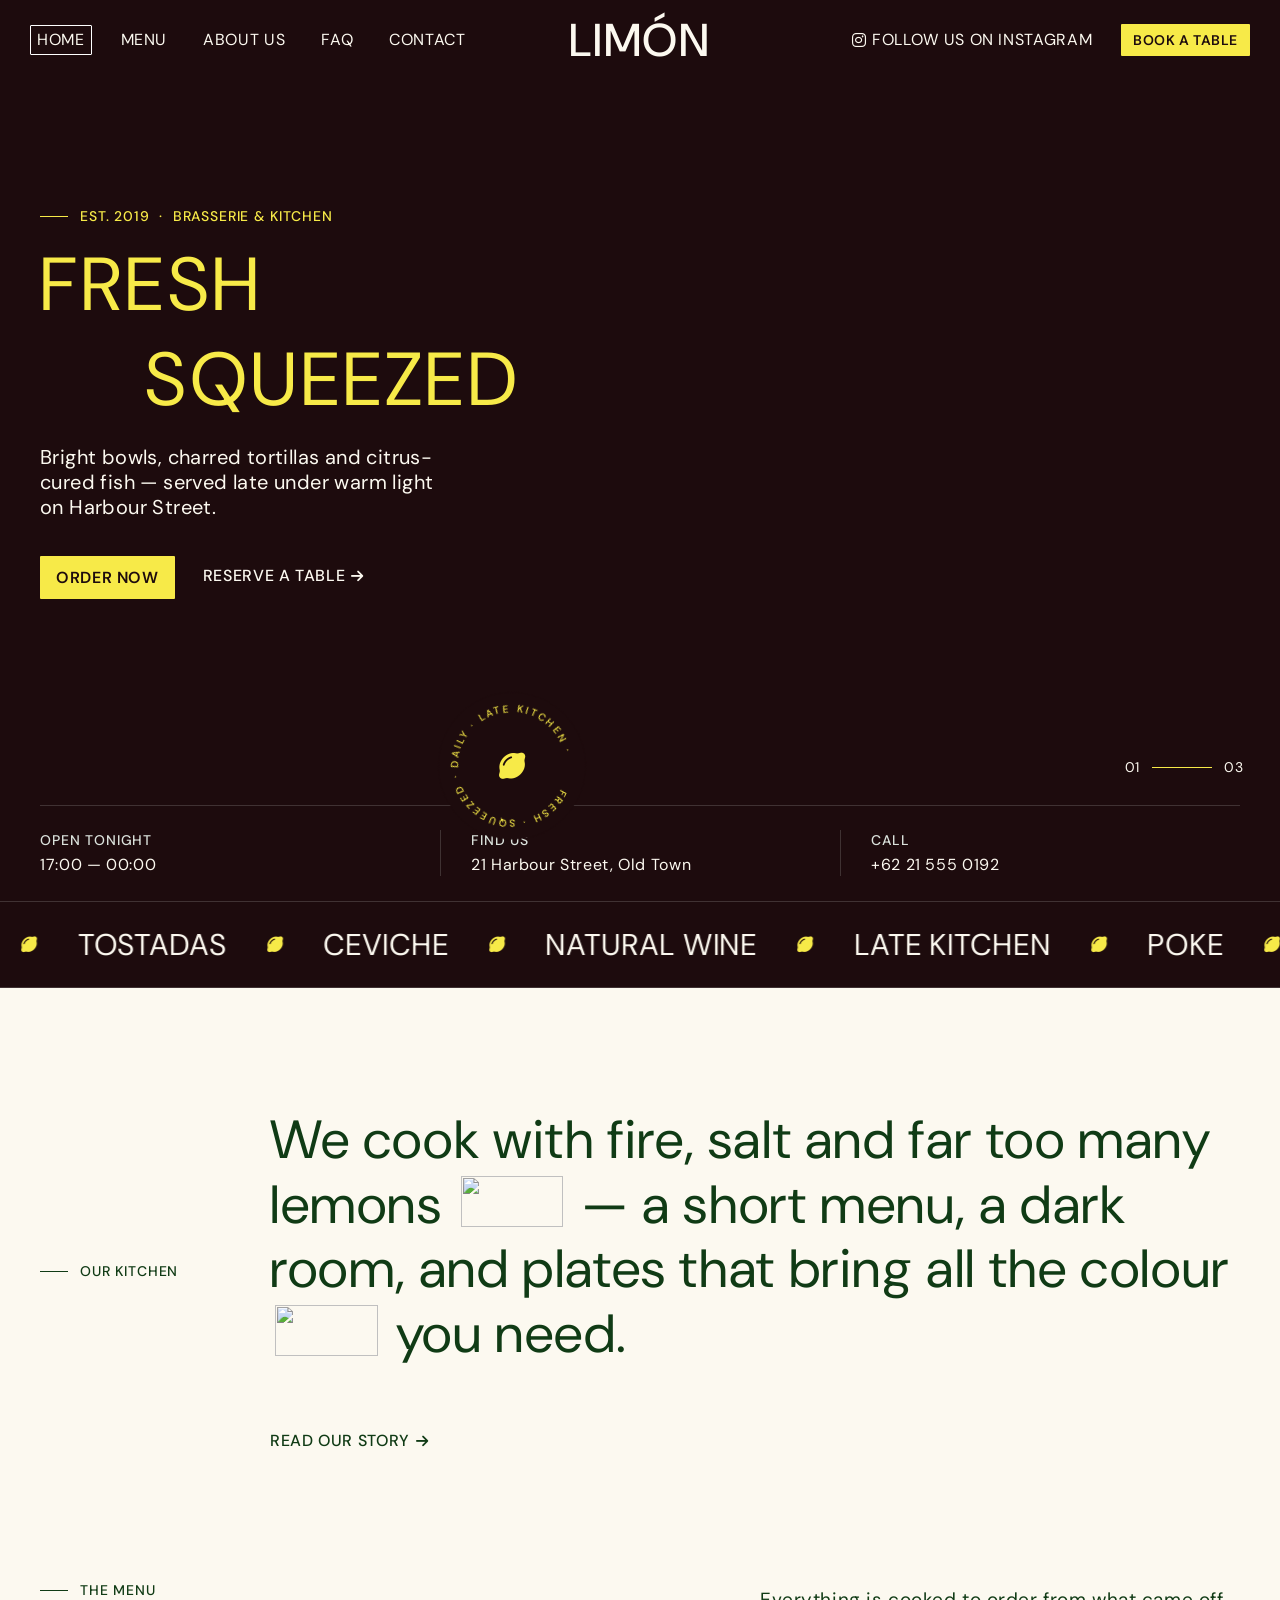
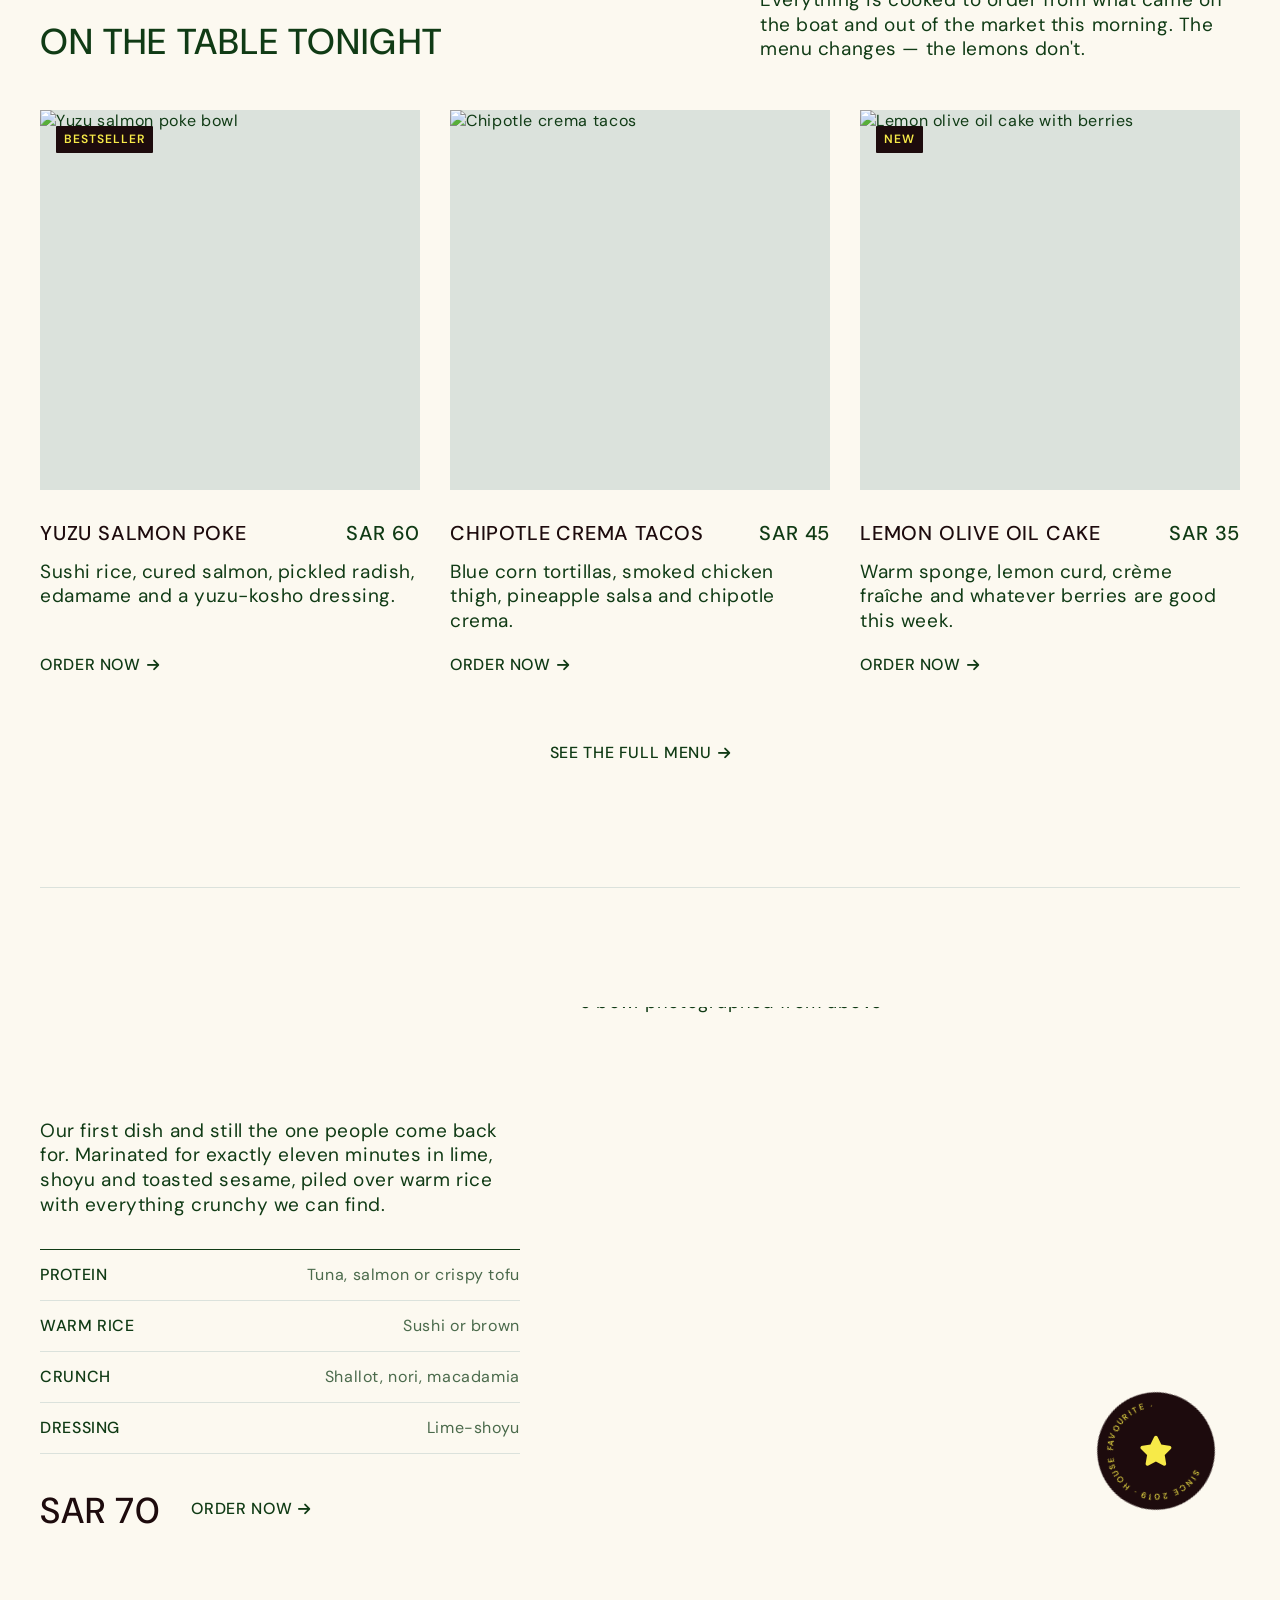
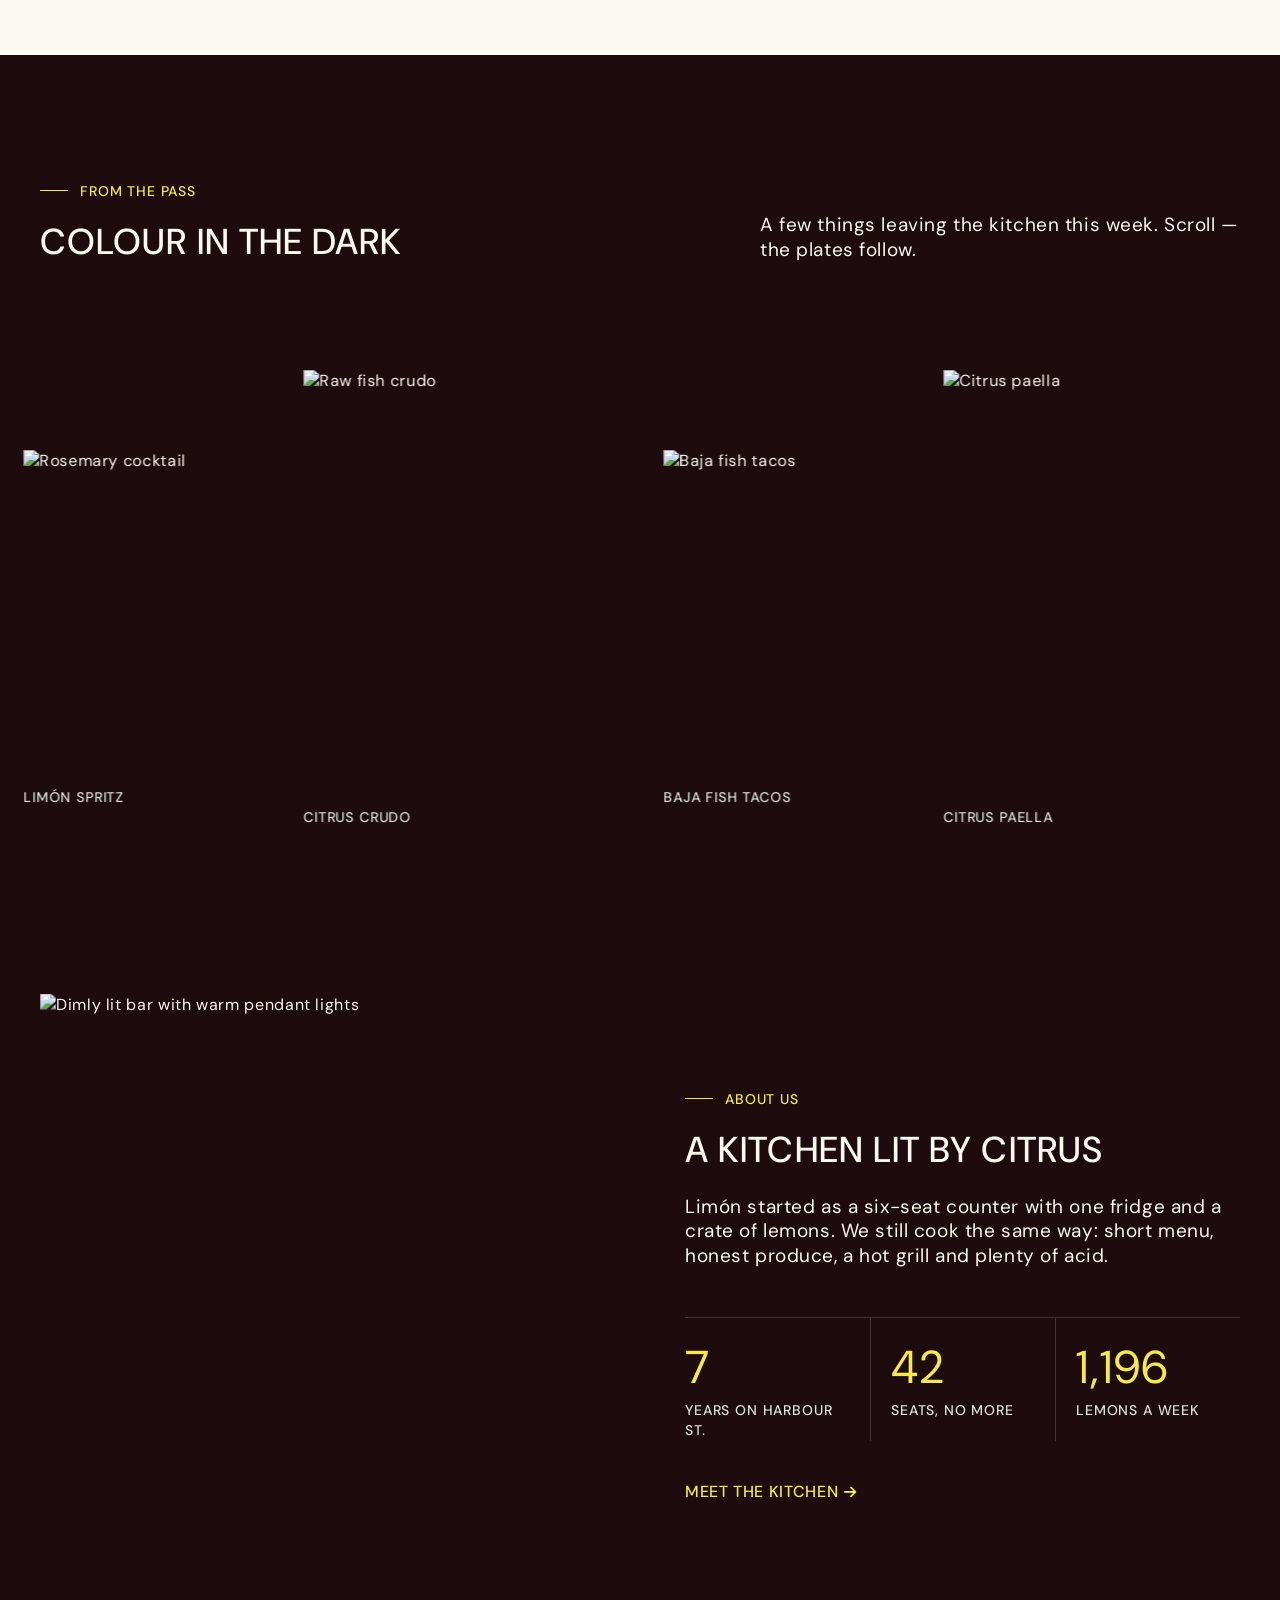
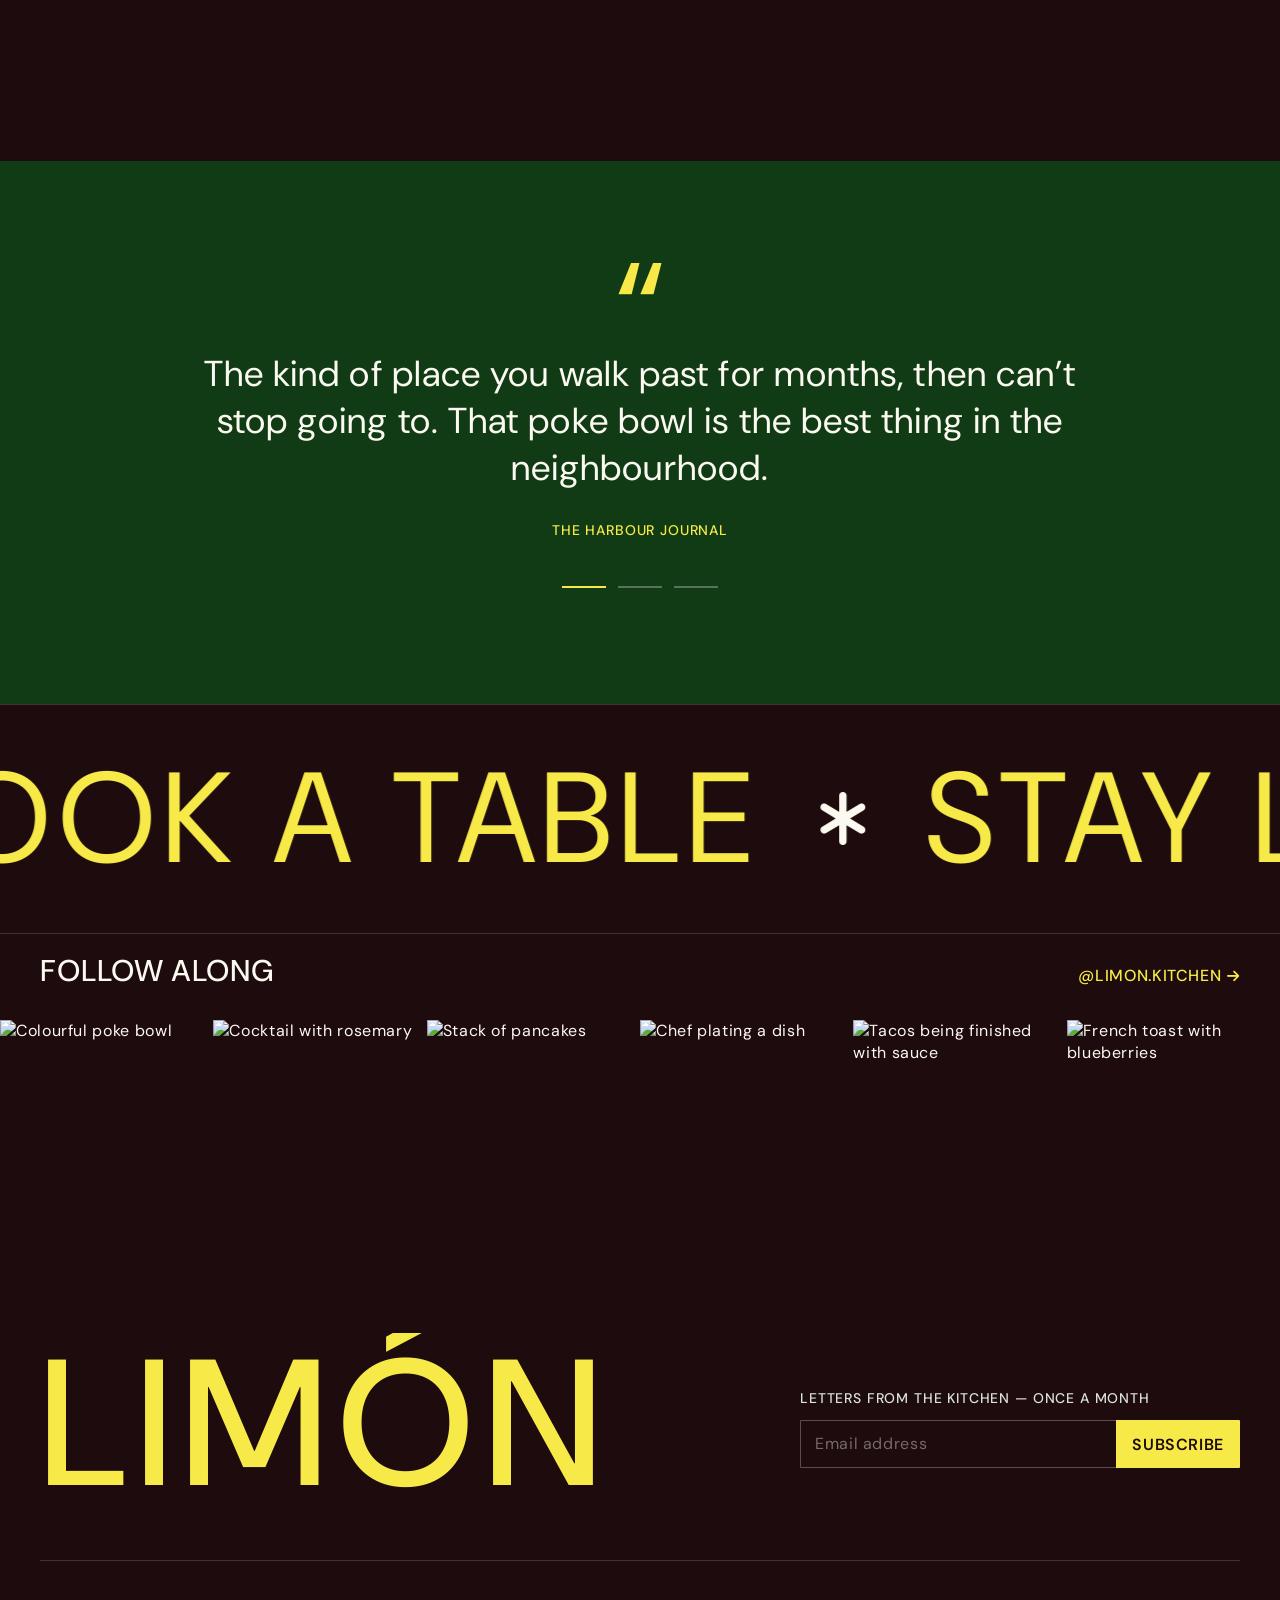
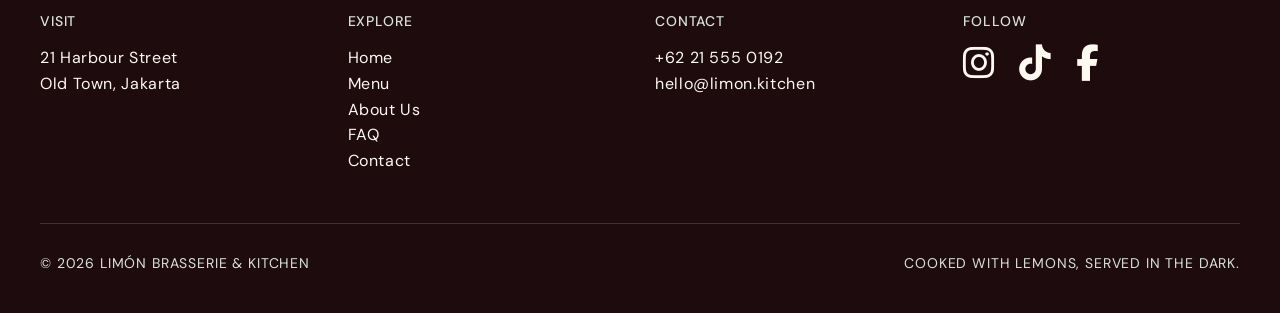
==== commit aa80f9c7: "Show menu prices in Saudi riyal (SAR) Convert USD prices at 3.75 SAR/USD rounded to the nearest 5, k" ====
--- a/index.html
+++ b/index.html
@@ -9,7 +9,7 @@
   <link rel="preconnect" href="https://fonts.gstatic.com" crossorigin />
   <link href="https://fonts.googleapis.com/css2?family=DM+Sans:opsz,wght@9..40,300;9..40,400;9..40,500;9..40,600;9..40,700&display=swap" rel="stylesheet" />
   <link rel="stylesheet" href="https://cdnjs.cloudflare.com/ajax/libs/font-awesome/6.5.1/css/all.min.css" />
-  <link rel="stylesheet" href="css/style.css" />
+  <link rel="stylesheet" href="css/style.css?v=2" />
 </head>
 <body class="page-home">
 
@@ -140,19 +140,19 @@
         <div class="grid grid--3">
           <article class="food-card reveal">
             <a href="menu.html" class="food-card__img img-reveal" data-cursor="Order"><img src="https://images.unsplash.com/photo-1512621776951-a57141f2eefd?auto=format&amp;fit=crop&amp;w=900&amp;q=80" alt="Yuzu salmon poke bowl" loading="lazy" /><span class="food-card__tag">Bestseller</span></a>
-            <div class="food-card__head"><h3 class="food-card__title">Yuzu Salmon Poke</h3><span class="food-card__price">$16</span></div>
+            <div class="food-card__head"><h3 class="food-card__title">Yuzu Salmon Poke</h3><span class="food-card__price">SAR 60</span></div>
             <p class="food-card__desc">Sushi rice, cured salmon, pickled radish, edamame and a yuzu-kosho dressing.</p>
             <a href="menu.html" class="link-ghost">Order now <i class="fa-solid fa-arrow-right"></i></a>
           </article>
           <article class="food-card reveal">
             <a href="menu.html" class="food-card__img img-reveal" data-cursor="Order"><img src="https://images.unsplash.com/photo-1565299585323-38d6b0865b47?auto=format&amp;fit=crop&amp;w=900&amp;q=80" alt="Chipotle crema tacos" loading="lazy" /></a>
-            <div class="food-card__head"><h3 class="food-card__title">Chipotle Crema Tacos</h3><span class="food-card__price">$12</span></div>
+            <div class="food-card__head"><h3 class="food-card__title">Chipotle Crema Tacos</h3><span class="food-card__price">SAR 45</span></div>
             <p class="food-card__desc">Blue corn tortillas, smoked chicken thigh, pineapple salsa and chipotle crema.</p>
             <a href="menu.html" class="link-ghost">Order now <i class="fa-solid fa-arrow-right"></i></a>
           </article>
           <article class="food-card reveal">
             <a href="menu.html" class="food-card__img img-reveal" data-cursor="Order"><img src="https://images.unsplash.com/photo-1565958011703-44f9829ba187?auto=format&amp;fit=crop&amp;w=900&amp;q=80" alt="Lemon olive oil cake with berries" loading="lazy" /><span class="food-card__tag">New</span></a>
-            <div class="food-card__head"><h3 class="food-card__title">Lemon Olive Oil Cake</h3><span class="food-card__price">$9</span></div>
+            <div class="food-card__head"><h3 class="food-card__title">Lemon Olive Oil Cake</h3><span class="food-card__price">SAR 35</span></div>
             <p class="food-card__desc">Warm sponge, lemon curd, crème fraîche and whatever berries are good this week.</p>
             <a href="menu.html" class="link-ghost">Order now <i class="fa-solid fa-arrow-right"></i></a>
           </article>
@@ -175,7 +175,7 @@
             <li><span>Dressing</span><span>Lime-shoyu</span></li>
           </ul>
           <div class="feature__foot reveal">
-            <span class="feature__price">$18</span>
+            <span class="feature__price">SAR 70</span>
             <a href="menu.html" class="link-ghost">Order now <i class="fa-solid fa-arrow-right"></i></a>
           </div>
         </div>
@@ -344,6 +344,6 @@
   <!-- Back to top -->
   <a href="#" class="to-top" id="toTop" aria-label="Back to top"><i class="fa-solid fa-chevron-up"></i></a>
 
-  <script src="js/main.js"></script>
+  <script src="js/main.js?v=2"></script>
 </body>
 </html>
--- a/css/style.css
+++ b/css/style.css
@@ -812,7 +812,7 @@
   text-transform: uppercase;
   color: var(--color-black-olive);
 }
-.food-card__price { font-size: var(--text-body-lg); font-weight: 500; color: var(--color-forest-ink); }
+.food-card__price { font-size: var(--text-body-lg); font-weight: 500; color: var(--color-forest-ink); white-space: nowrap; }
 .food-card__desc {
   font-size: var(--text-body);
   line-height: var(--leading-body);
@@ -855,7 +855,7 @@
 .feature__list li span:first-child { text-transform: uppercase; font-weight: 500; }
 .feature__list li span:last-child { color: var(--color-forest-ink); opacity: .75; text-align: right; }
 .feature__foot { display: flex; align-items: center; gap: 30px; }
-.feature__price { font-size: var(--text-heading); letter-spacing: var(--tracking-heading); font-weight: 500; color: var(--color-black-olive); }
+.feature__price { font-size: var(--text-heading); letter-spacing: var(--tracking-heading); font-weight: 500; color: var(--color-black-olive); white-space: nowrap; }
 .feature__media { aspect-ratio: 5 / 4; overflow: hidden; position: relative; }
 .feature__media img { width: 100%; height: 100%; object-fit: cover; }
 .feature__media .badge { left: auto; right: 24px; bottom: 24px; margin: 0; width: 120px; height: 120px; animation: none; opacity: 1; transform: none; }
@@ -1095,7 +1095,7 @@
 }
 .drink:hover .drink__name { transform: translateX(16px); color: var(--color-lemon-zest); }
 .drink__notes { font-size: var(--text-body-sm); color: var(--color-sage-mist); }
-.drink__price { font-size: var(--text-body-lg); font-weight: 500; }
+.drink__price { font-size: var(--text-body-lg); font-weight: 500; white-space: nowrap; }
 
 /* ---------- Contact ---------- */
 .contact {
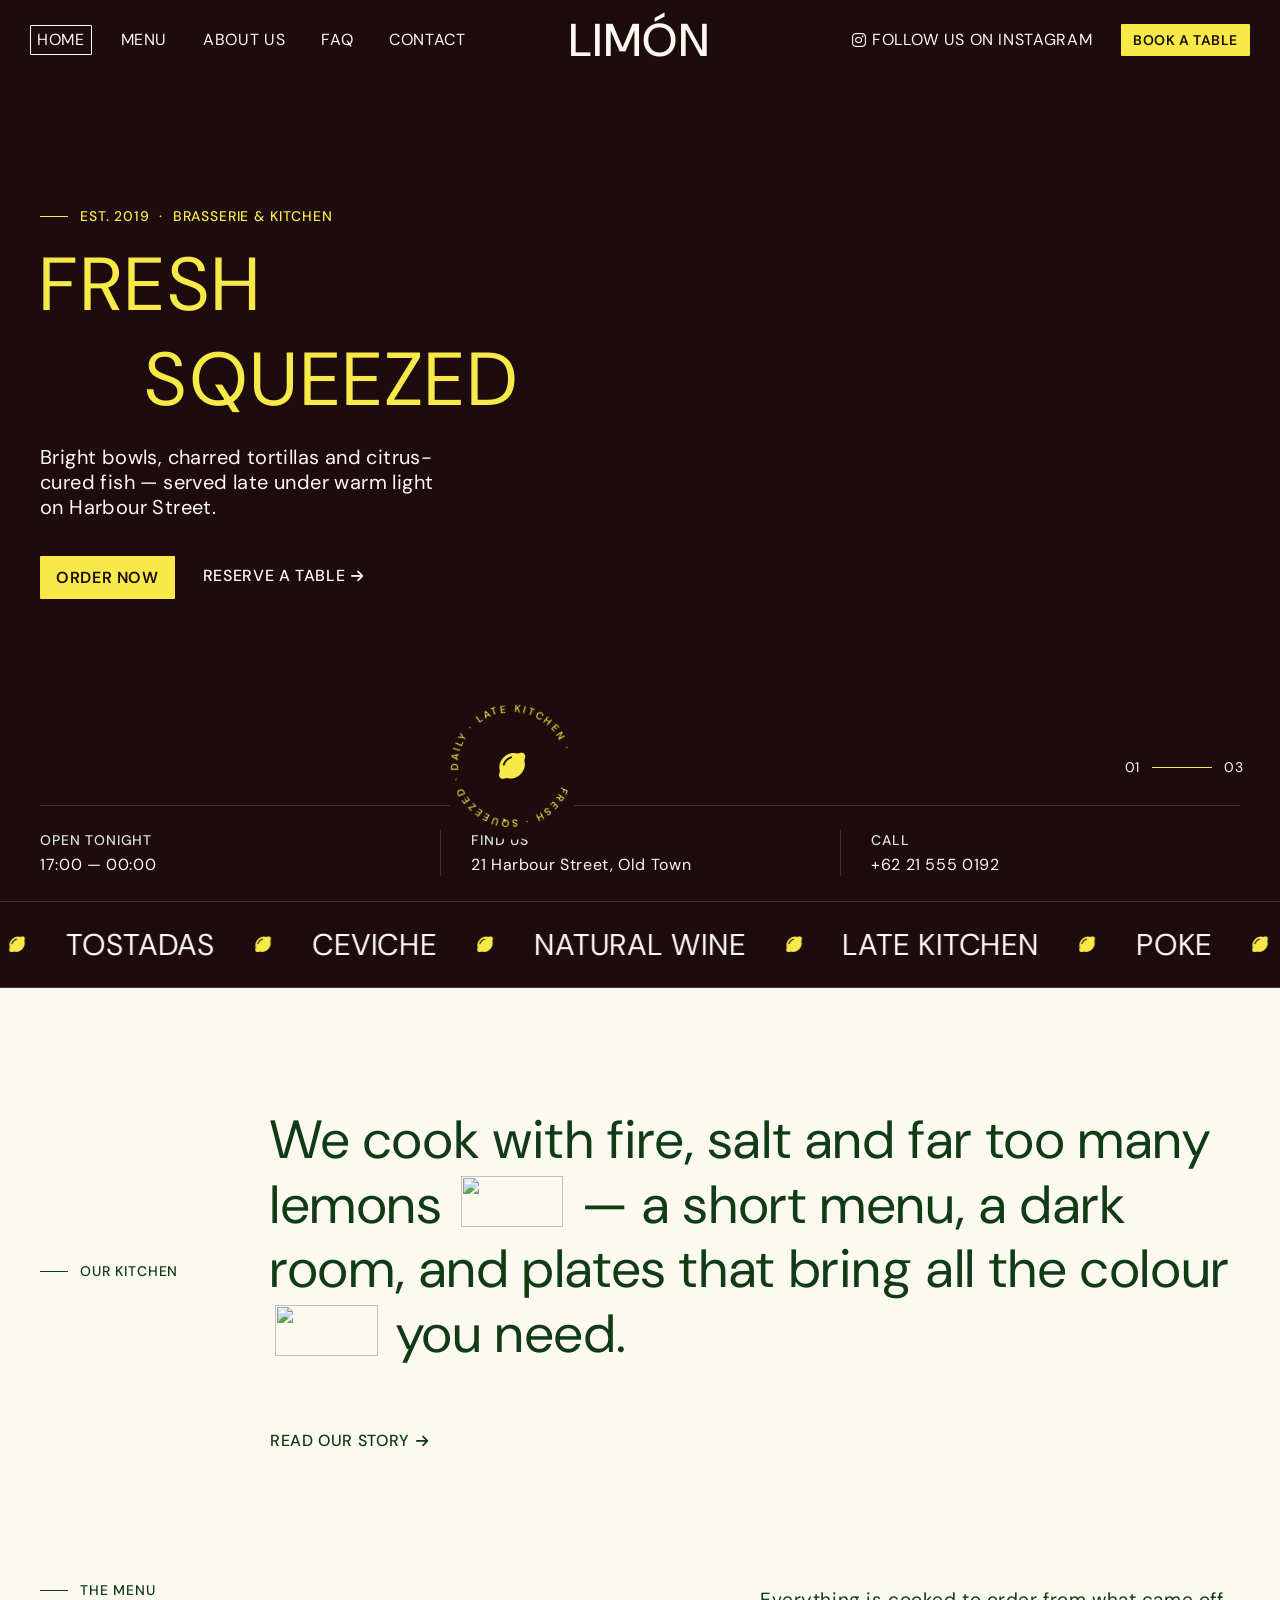
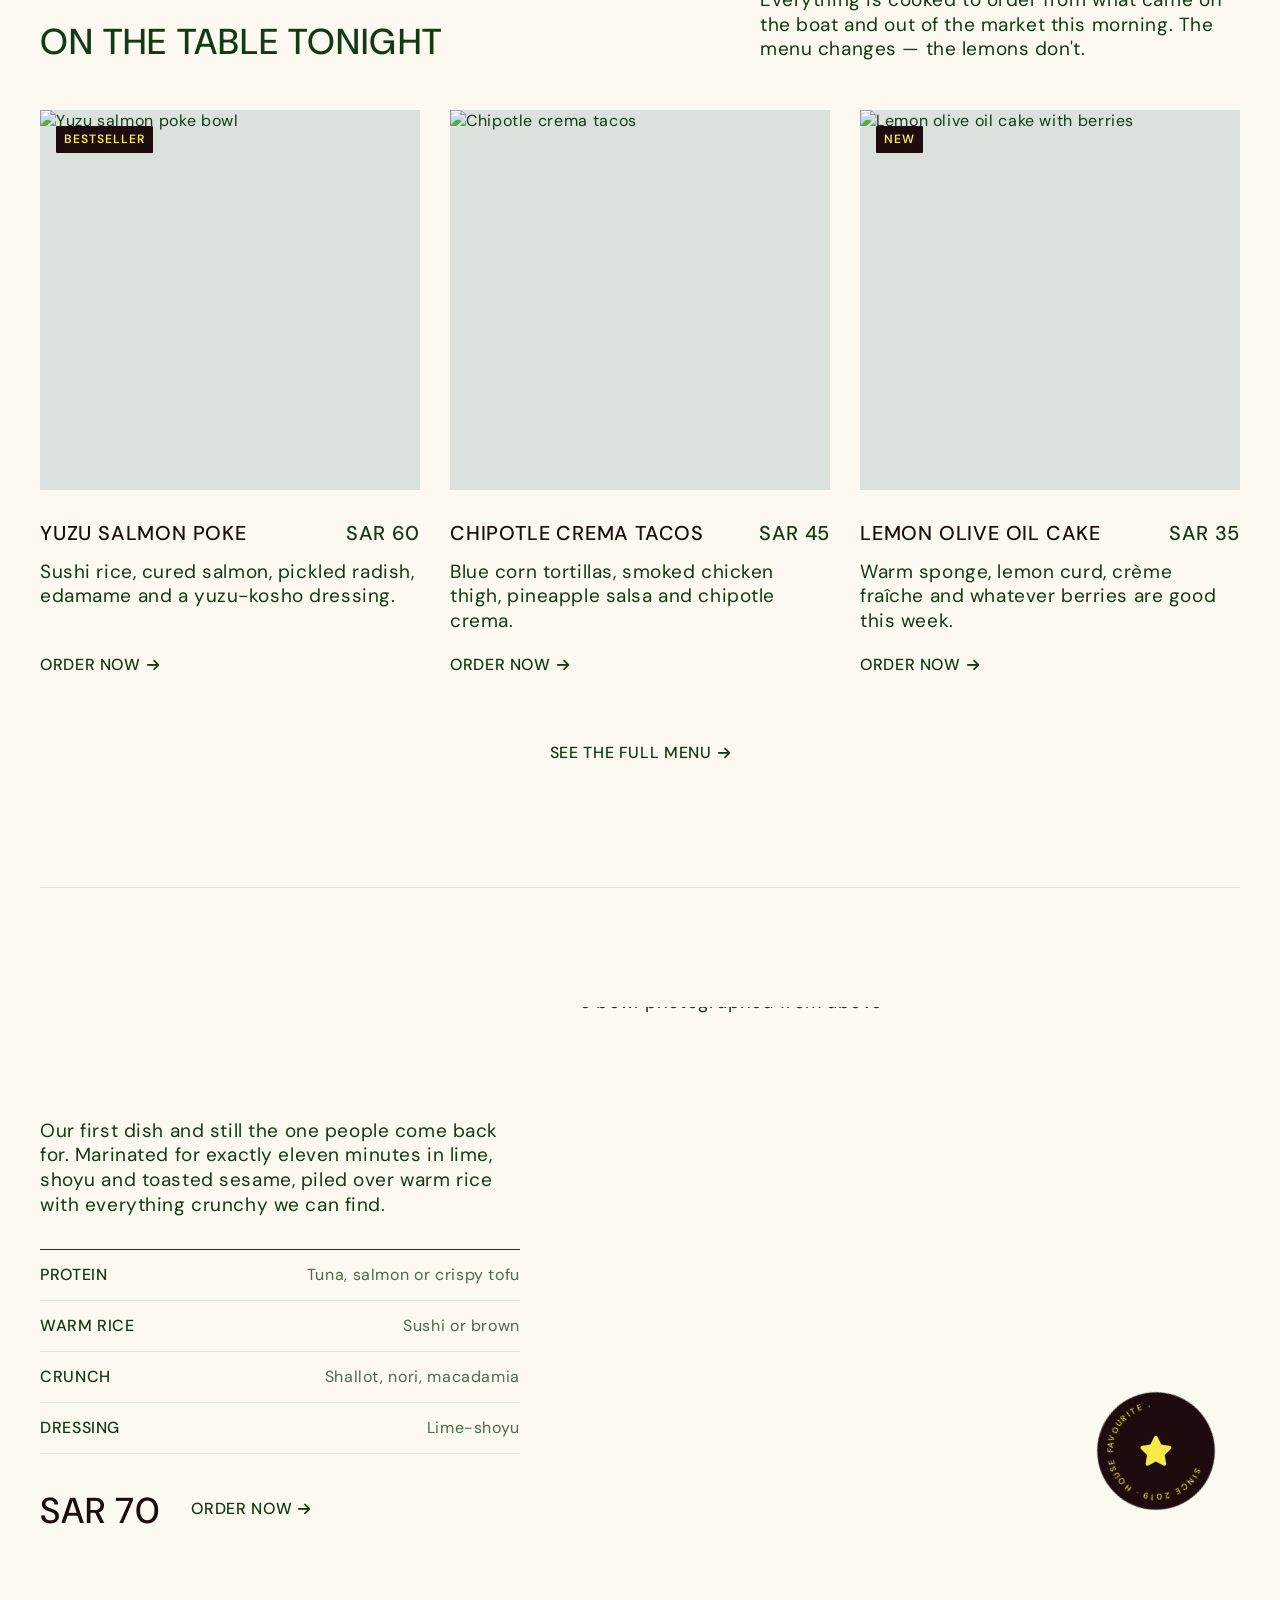
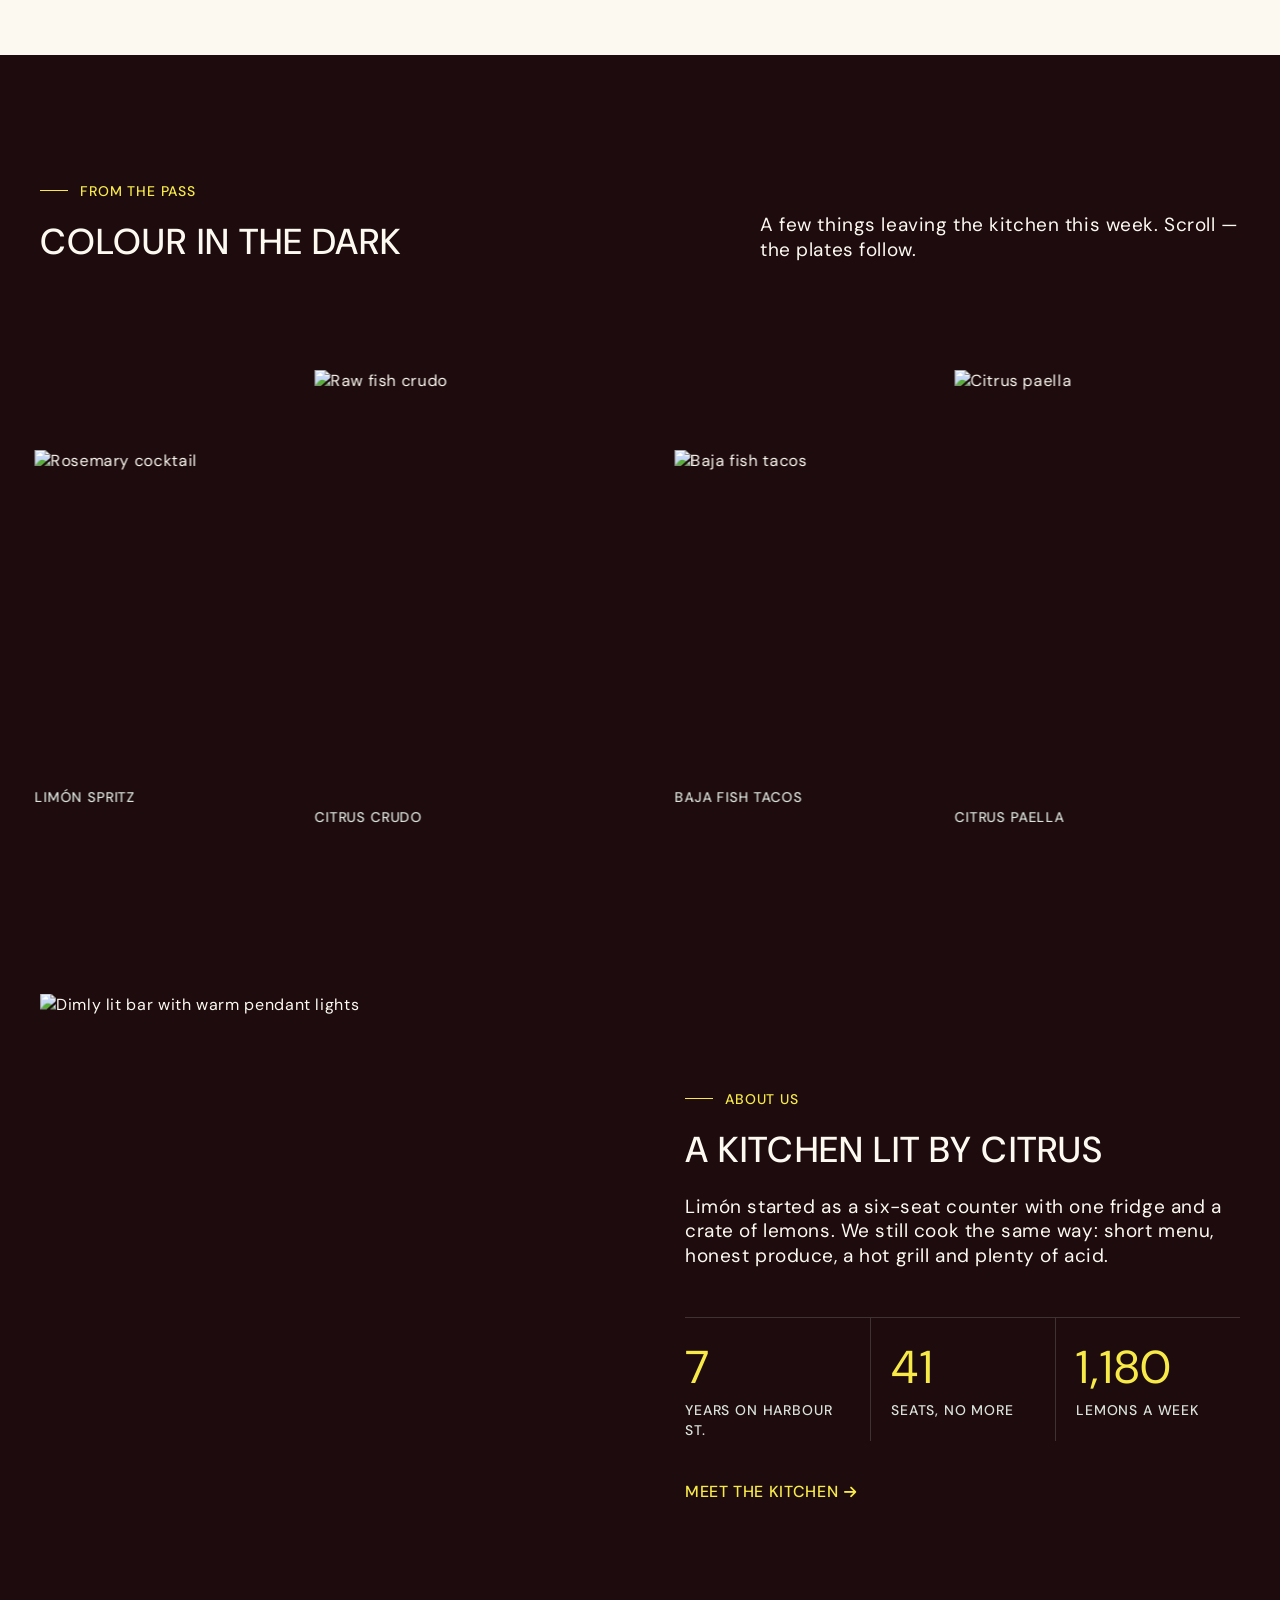
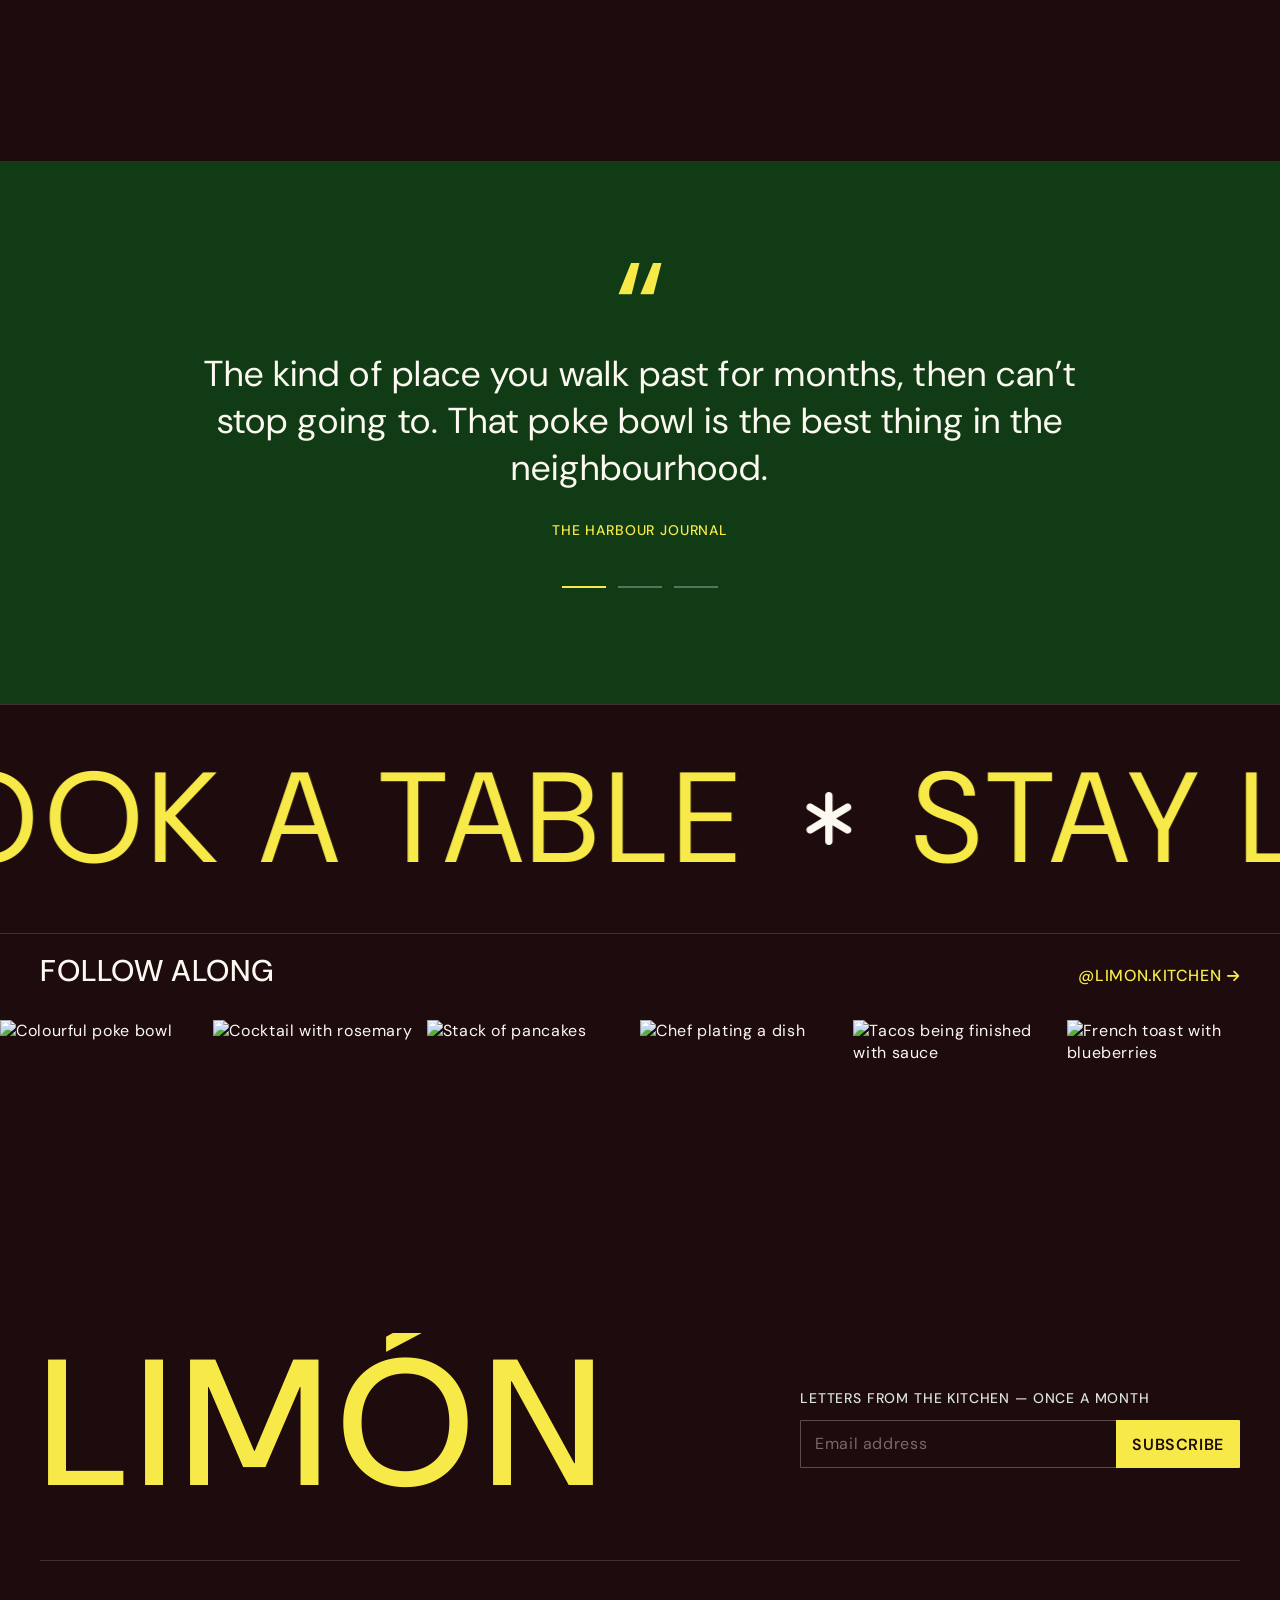
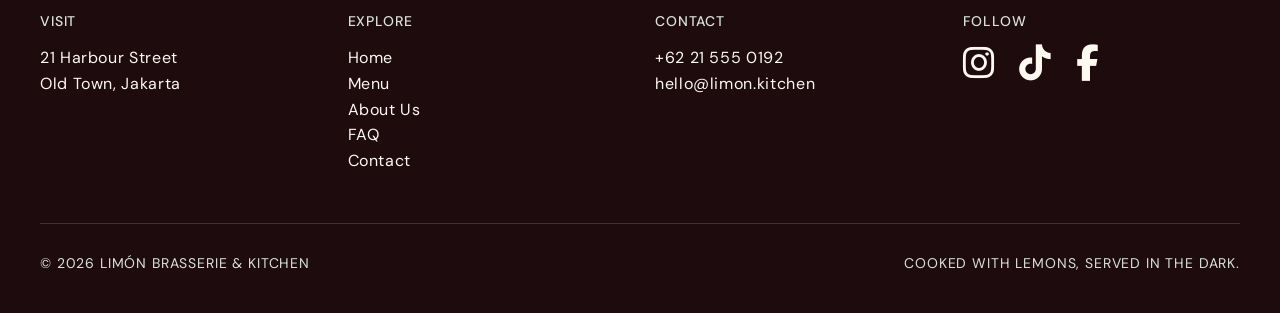
==== commit d6efe538: "Add lemon favicon and touch icon Co-Authored-By: Claude Opus 5.5 <noreply@anthropic.com>" ====
--- a/index.html
+++ b/index.html
@@ -5,6 +5,10 @@
   <meta name="viewport" content="width=device-width, initial-scale=1.0" />
   <title>Limón — Brasserie &amp; Kitchen</title>
   <meta name="description" content="Limón — a moody brasserie under candlelight. Poke bowls, charred tortillas, citrus-cured fish and natural wine, served late." />
+  <link rel="icon" href="favicon.ico" sizes="48x48" />
+  <link rel="icon" href="favicon.svg" type="image/svg+xml" />
+  <link rel="apple-touch-icon" href="apple-touch-icon.png" />
+  <meta name="theme-color" content="#1d0b0d" />
   <link rel="preconnect" href="https://fonts.googleapis.com" />
   <link rel="preconnect" href="https://fonts.gstatic.com" crossorigin />
   <link href="https://fonts.googleapis.com/css2?family=DM+Sans:opsz,wght@9..40,300;9..40,400;9..40,500;9..40,600;9..40,700&display=swap" rel="stylesheet" />
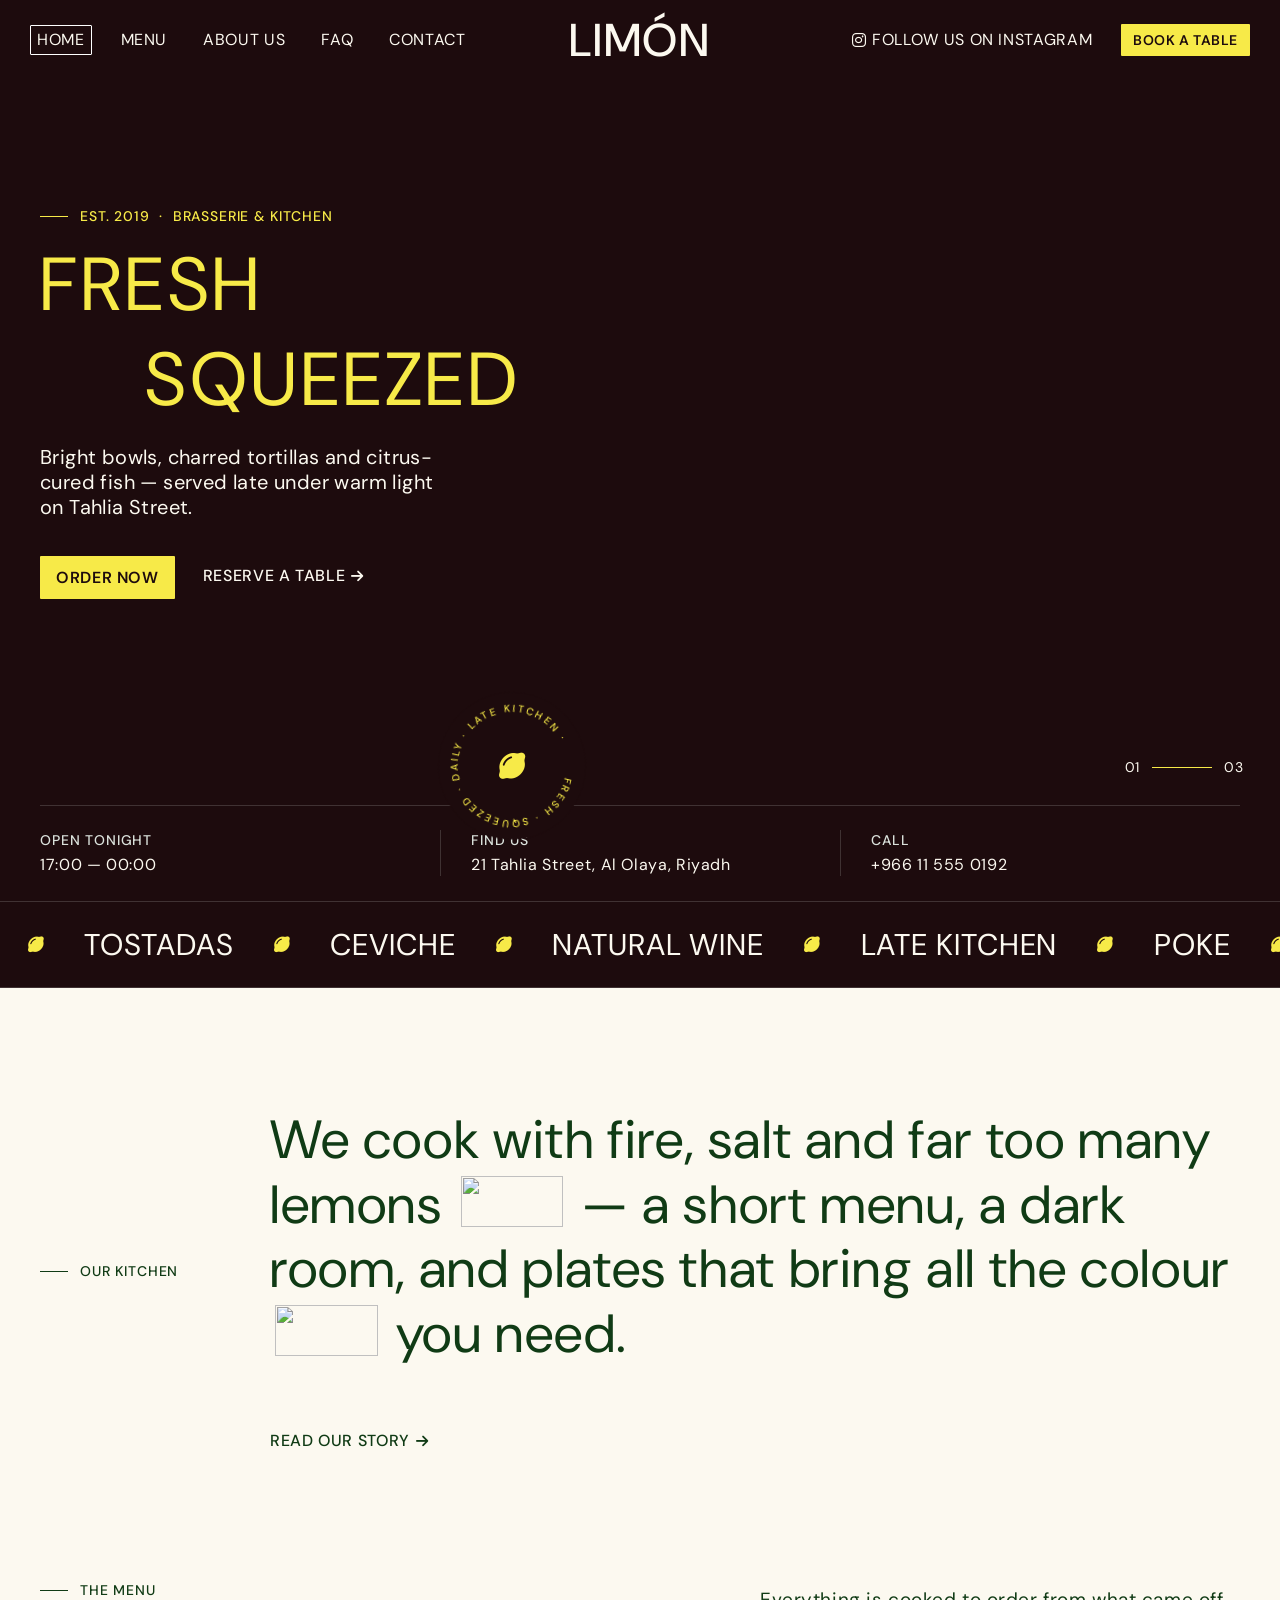
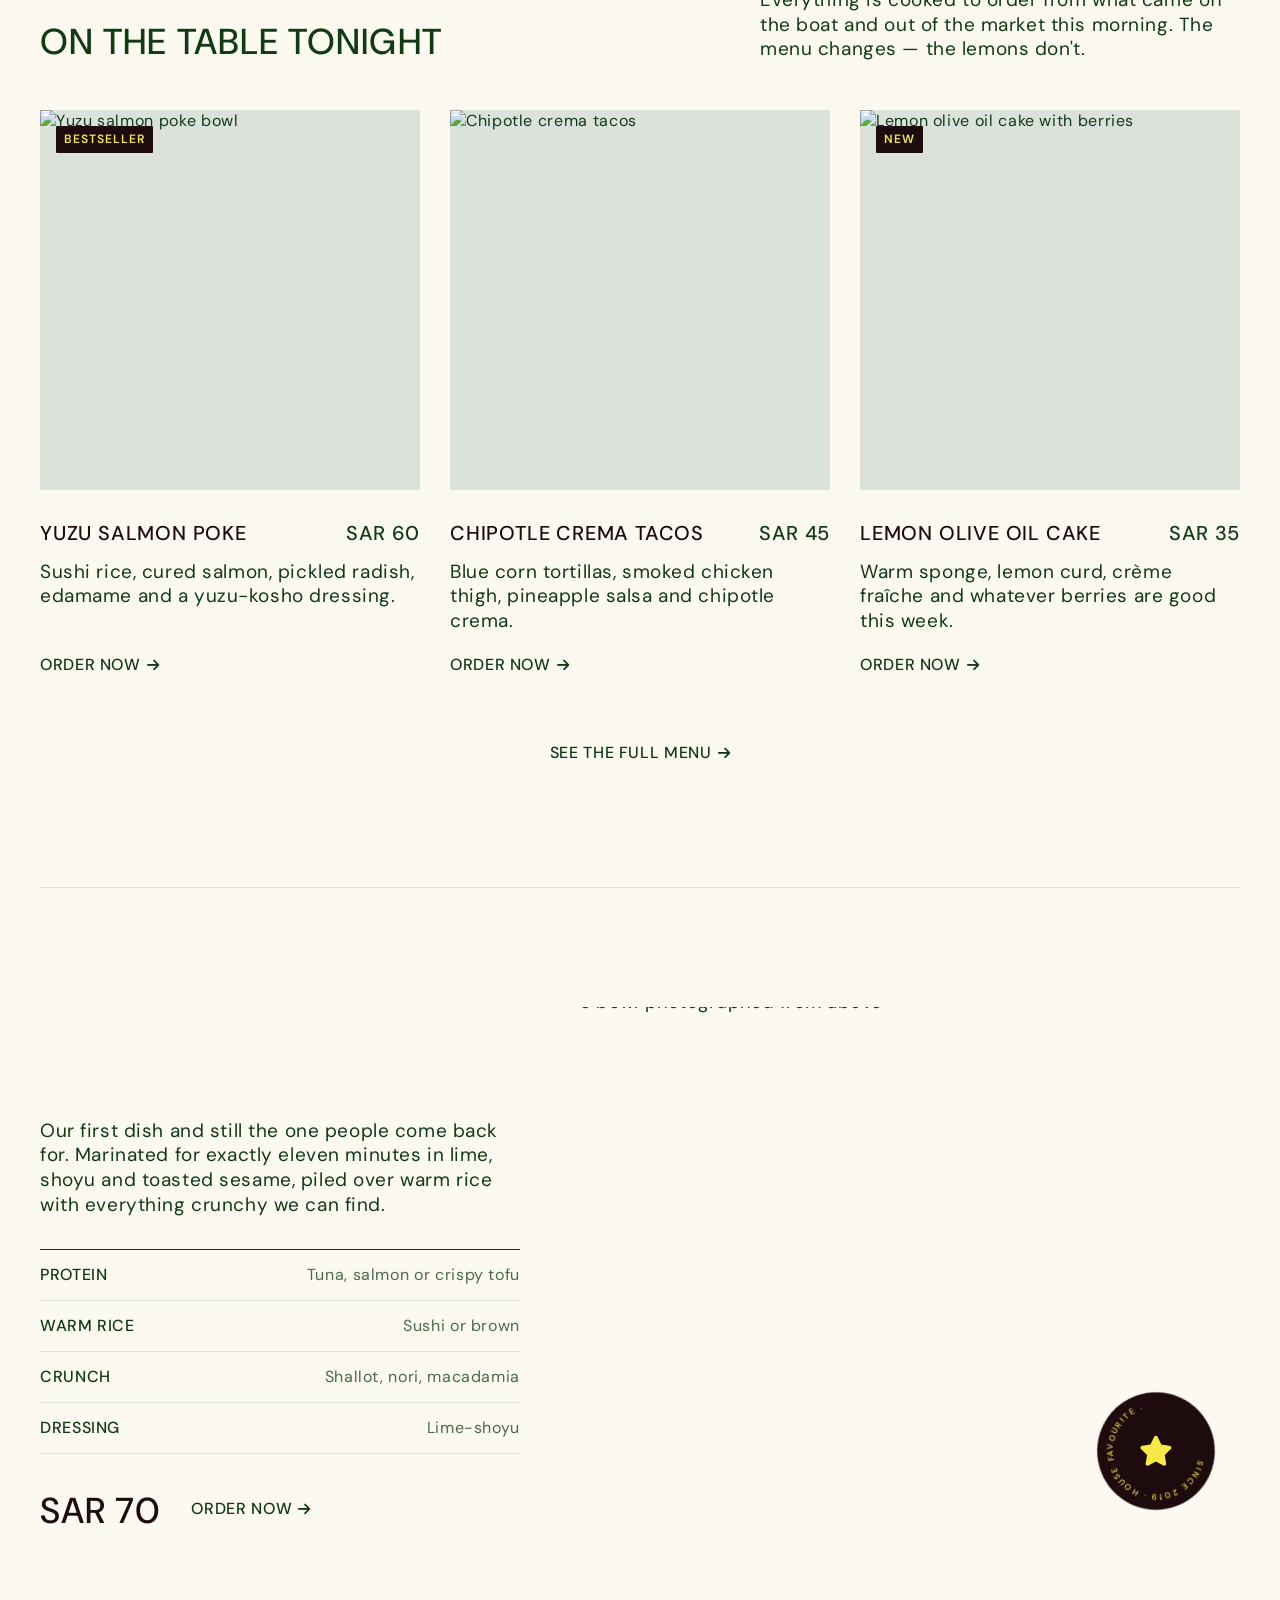
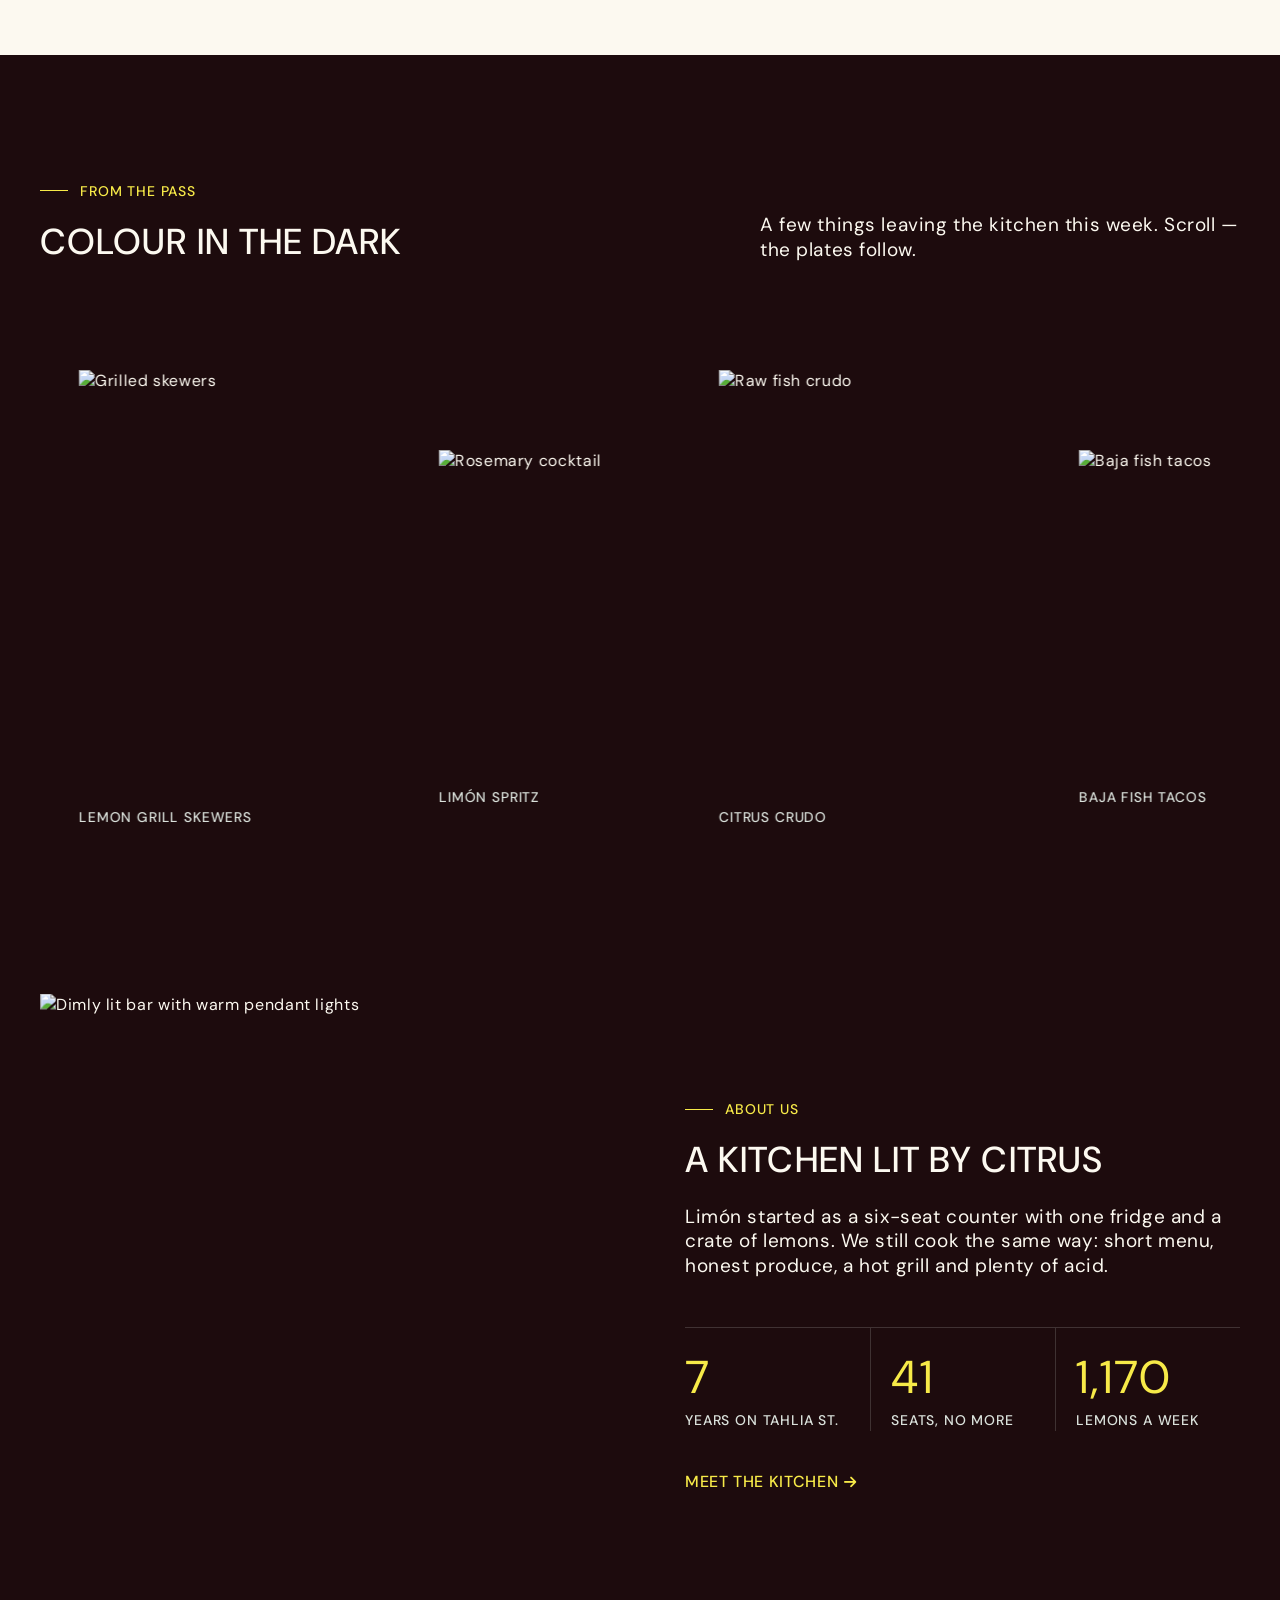
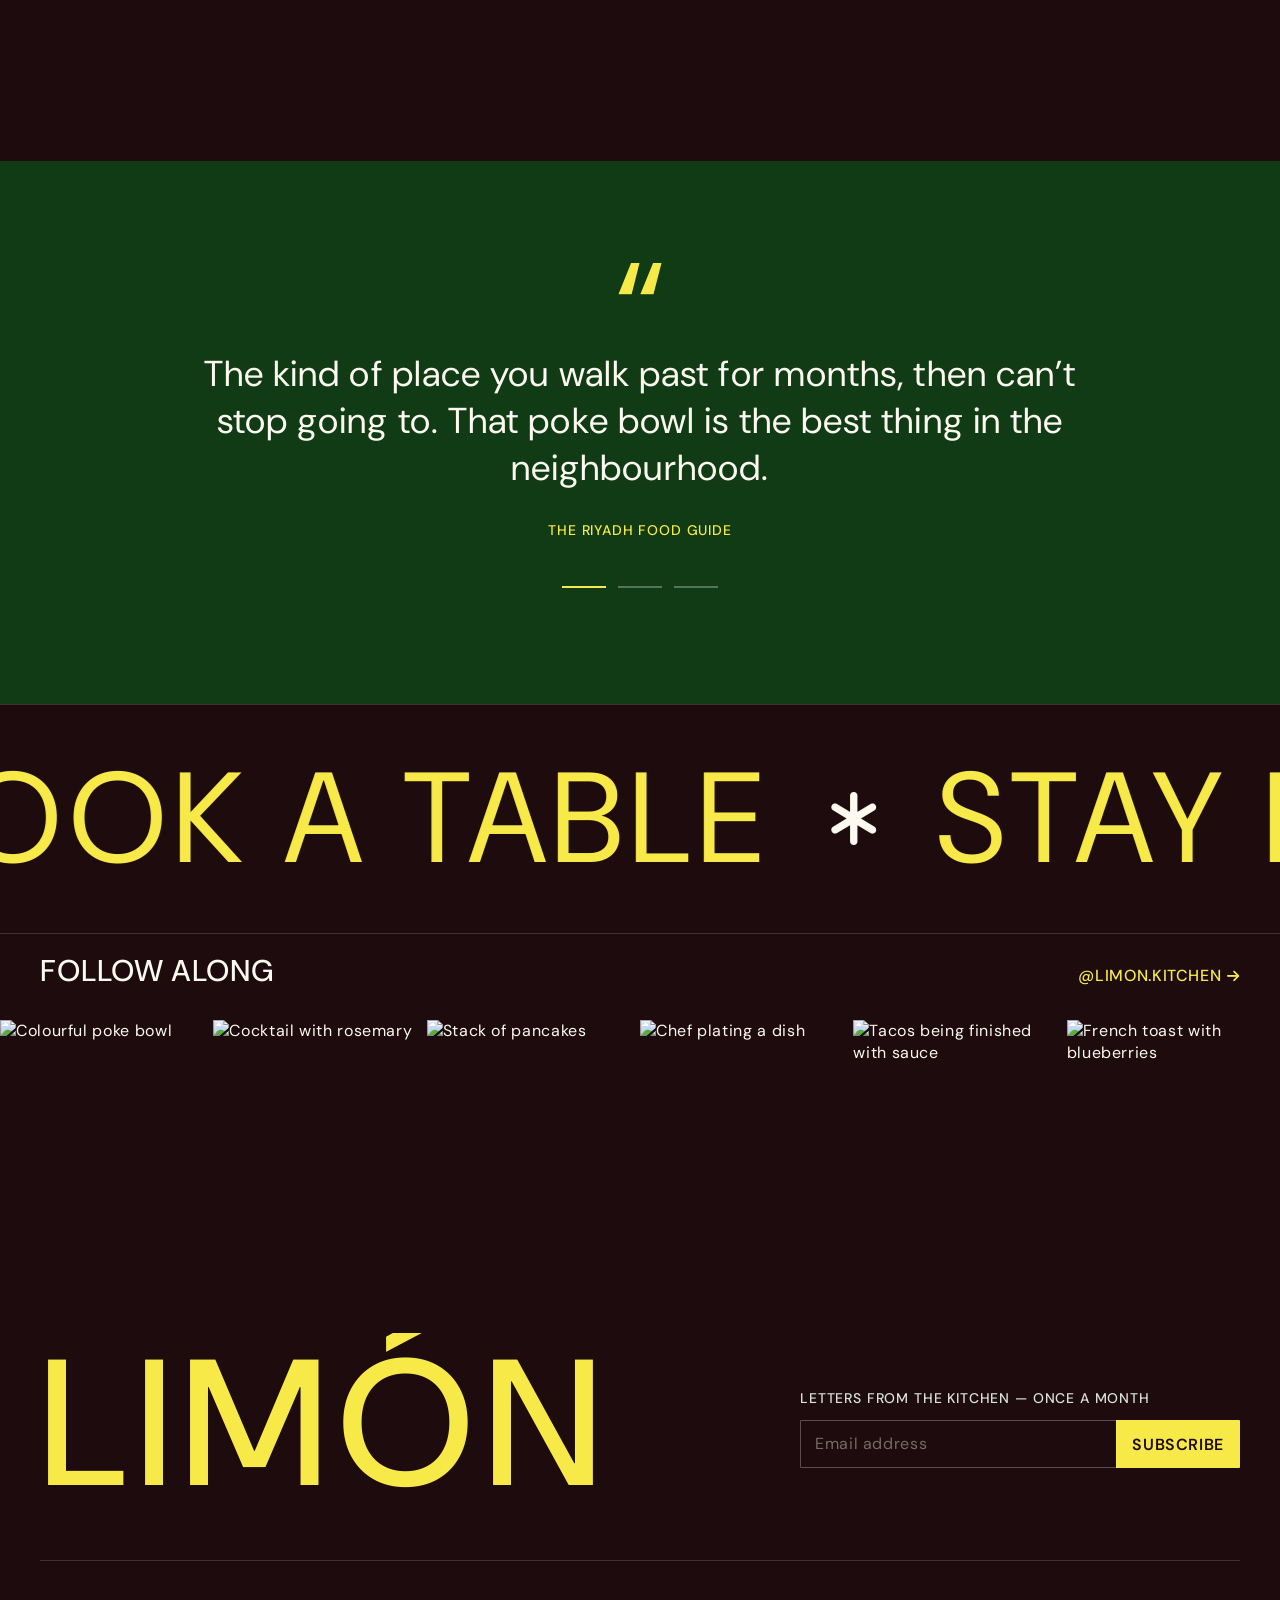
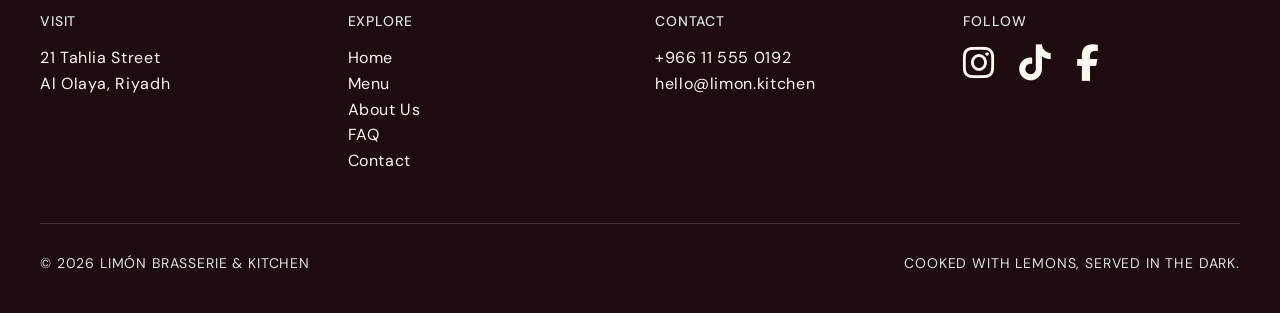
==== commit 4b6c11c8: "Move restaurant location to Riyadh, Saudi Arabia Replace the Jakarta address, +62 phone and map with" ====
--- a/index.html
+++ b/index.html
@@ -13,7 +13,7 @@
   <link rel="preconnect" href="https://fonts.gstatic.com" crossorigin />
   <link href="https://fonts.googleapis.com/css2?family=DM+Sans:opsz,wght@9..40,300;9..40,400;9..40,500;9..40,600;9..40,700&display=swap" rel="stylesheet" />
   <link rel="stylesheet" href="https://cdnjs.cloudflare.com/ajax/libs/font-awesome/6.5.1/css/all.min.css" />
-  <link rel="stylesheet" href="css/style.css?v=2" />
+  <link rel="stylesheet" href="css/style.css?v=3" />
 </head>
 <body class="page-home">
 
@@ -90,7 +90,7 @@
           <span data-split="chars" data-delay="150">Fresh</span>
           <span data-split="chars" data-delay="350">Squeezed</span>
         </h1>
-        <p class="hero__sub reveal">Bright bowls, charred tortillas and citrus-cured fish — served late under warm light on Harbour Street.</p>
+        <p class="hero__sub reveal">Bright bowls, charred tortillas and citrus-cured fish — served late under warm light on Tahlia Street.</p>
         <div class="hero__actions reveal">
           <a href="menu.html" class="btn btn--lemon">Order now</a>
           <a href="contact.html" class="link-ghost link-ghost--cream">Reserve a table <i class="fa-solid fa-arrow-right"></i></a>
@@ -99,8 +99,8 @@
 
       <div class="container hero__info">
         <div class="hero__info-item reveal"><span class="caption">Open tonight</span><span>17:00 — 00:00</span></div>
-        <div class="hero__info-item reveal"><span class="caption">Find us</span><span>21 Harbour Street, Old Town</span></div>
-        <div class="hero__info-item reveal"><span class="caption">Call</span><a href="tel:+62215550192">+62 21 555 0192</a></div>
+        <div class="hero__info-item reveal"><span class="caption">Find us</span><span>21 Tahlia Street, Al Olaya, Riyadh</span></div>
+        <div class="hero__info-item reveal"><span class="caption">Call</span><a href="tel:+966115550192">+966 11 555 0192</a></div>
       </div>
     </section>
 
@@ -231,7 +231,7 @@
           <h2 class="heading heading--cream" data-split="words">A kitchen lit by citrus</h2>
           <p class="body body--cream reveal">Limón started as a six-seat counter with one fridge and a crate of lemons. We still cook the same way: short menu, honest produce, a hot grill and plenty of acid.</p>
           <div class="stats reveal">
-            <div class="stat"><span class="stat__num" data-count="7">0</span><span class="caption">Years on Harbour St.</span></div>
+            <div class="stat"><span class="stat__num" data-count="7">0</span><span class="caption">Years on Tahlia St.</span></div>
             <div class="stat"><span class="stat__num" data-count="42">0</span><span class="caption">Seats, no more</span></div>
             <div class="stat"><span class="stat__num" data-count="1200" data-suffix="+">0</span><span class="caption">Lemons a week</span></div>
           </div>
@@ -247,7 +247,7 @@
         <div class="quotes__slider">
           <figure class="quote is-active">
             <blockquote data-split="words">The kind of place you walk past for months, then can’t stop going to. That poke bowl is the best thing in the neighbourhood.</blockquote>
-            <figcaption class="caption">The Harbour Journal</figcaption>
+            <figcaption class="caption">The Riyadh Food Guide</figcaption>
           </figure>
           <figure class="quote">
             <blockquote data-split="words">Candlelight, loud records and a crudo sharp enough to wake you up. Limón gets the mood exactly right.</blockquote>
@@ -312,7 +312,7 @@
       <div class="footer__cols">
         <div class="reveal">
           <span class="caption">Visit</span>
-          <p>21 Harbour Street<br />Old Town, Jakarta</p>
+          <p>21 Tahlia Street<br />Al Olaya, Riyadh</p>
         </div>
         <div class="reveal">
           <span class="caption">Explore</span>
@@ -326,7 +326,7 @@
         </div>
         <div class="reveal">
           <span class="caption">Contact</span>
-          <p><a href="tel:+62215550192">+62 21 555 0192</a><br /><a href="mailto:hello@limon.kitchen">hello@limon.kitchen</a></p>
+          <p><a href="tel:+966115550192">+966 11 555 0192</a><br /><a href="mailto:hello@limon.kitchen">hello@limon.kitchen</a></p>
         </div>
         <div class="reveal">
           <span class="caption">Follow</span>
@@ -348,6 +348,6 @@
   <!-- Back to top -->
   <a href="#" class="to-top" id="toTop" aria-label="Back to top"><i class="fa-solid fa-chevron-up"></i></a>
 
-  <script src="js/main.js?v=2"></script>
+  <script src="js/main.js?v=3"></script>
 </body>
 </html>
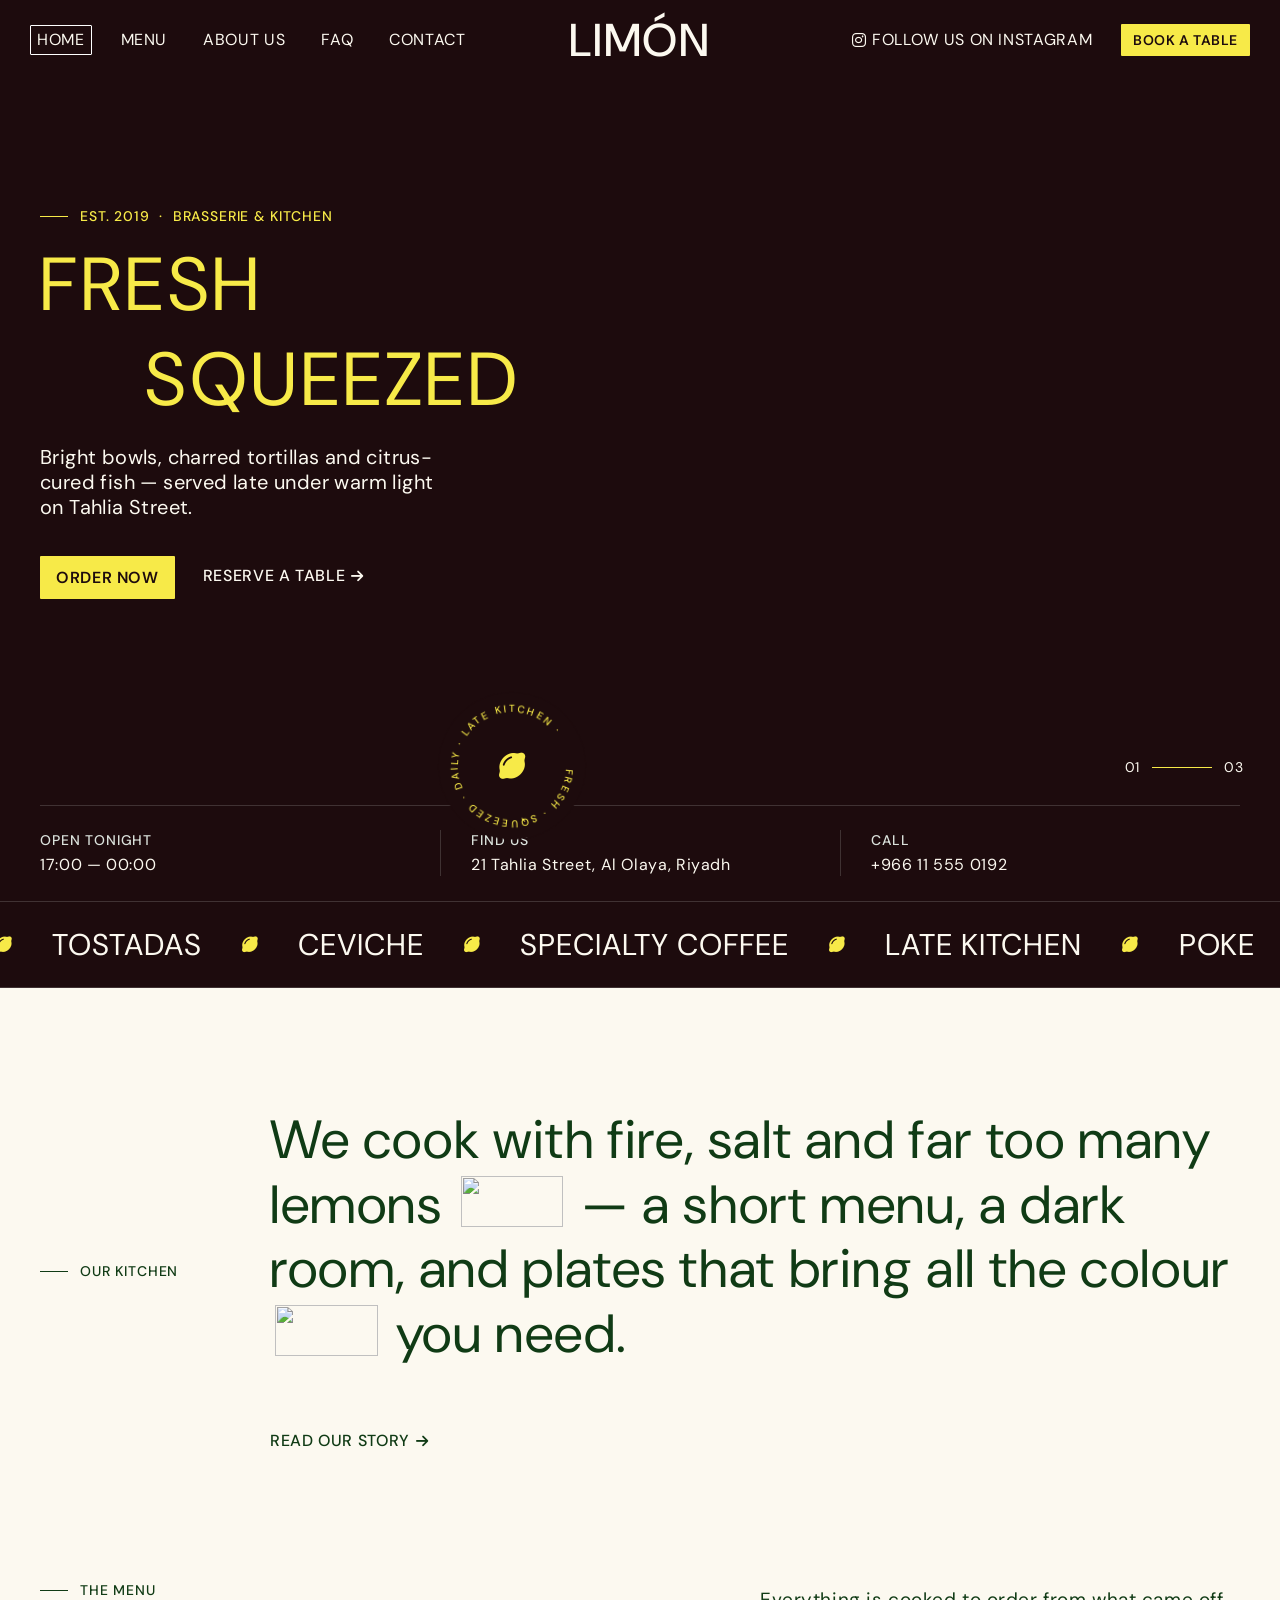
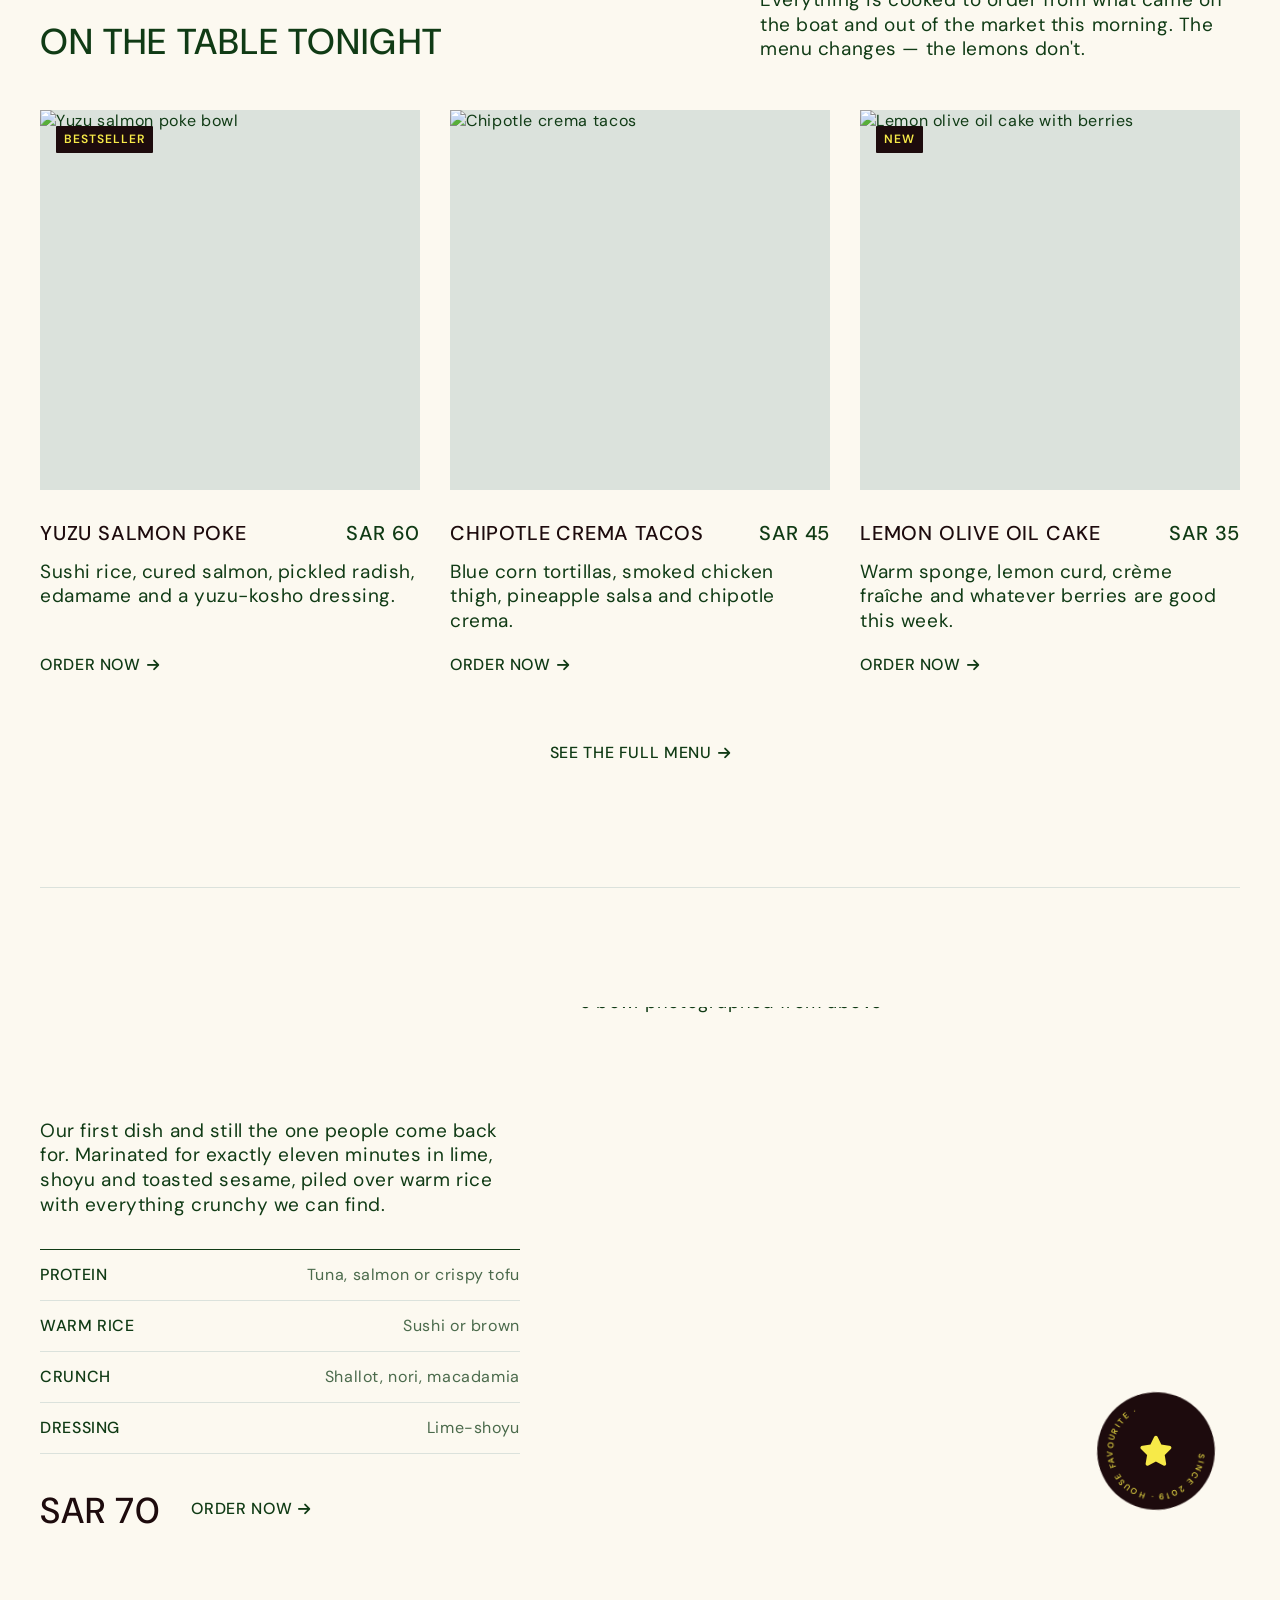
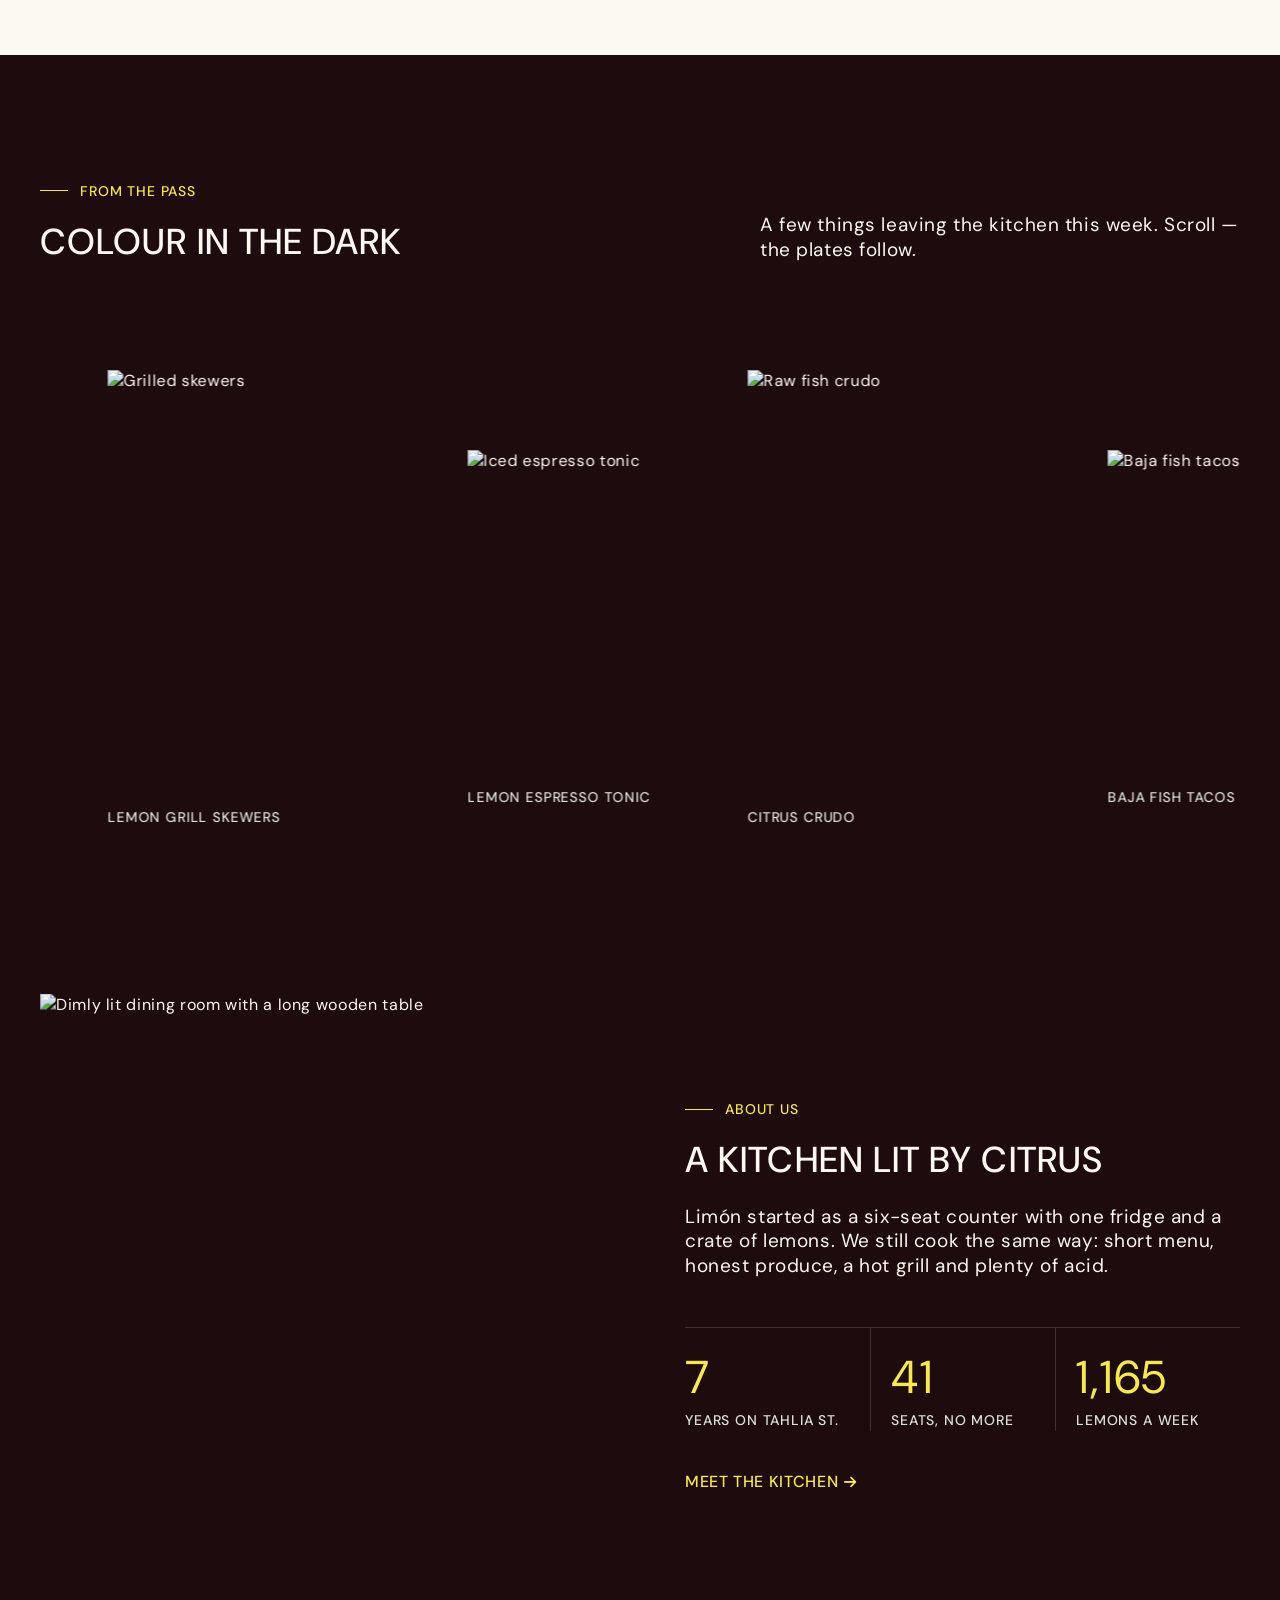
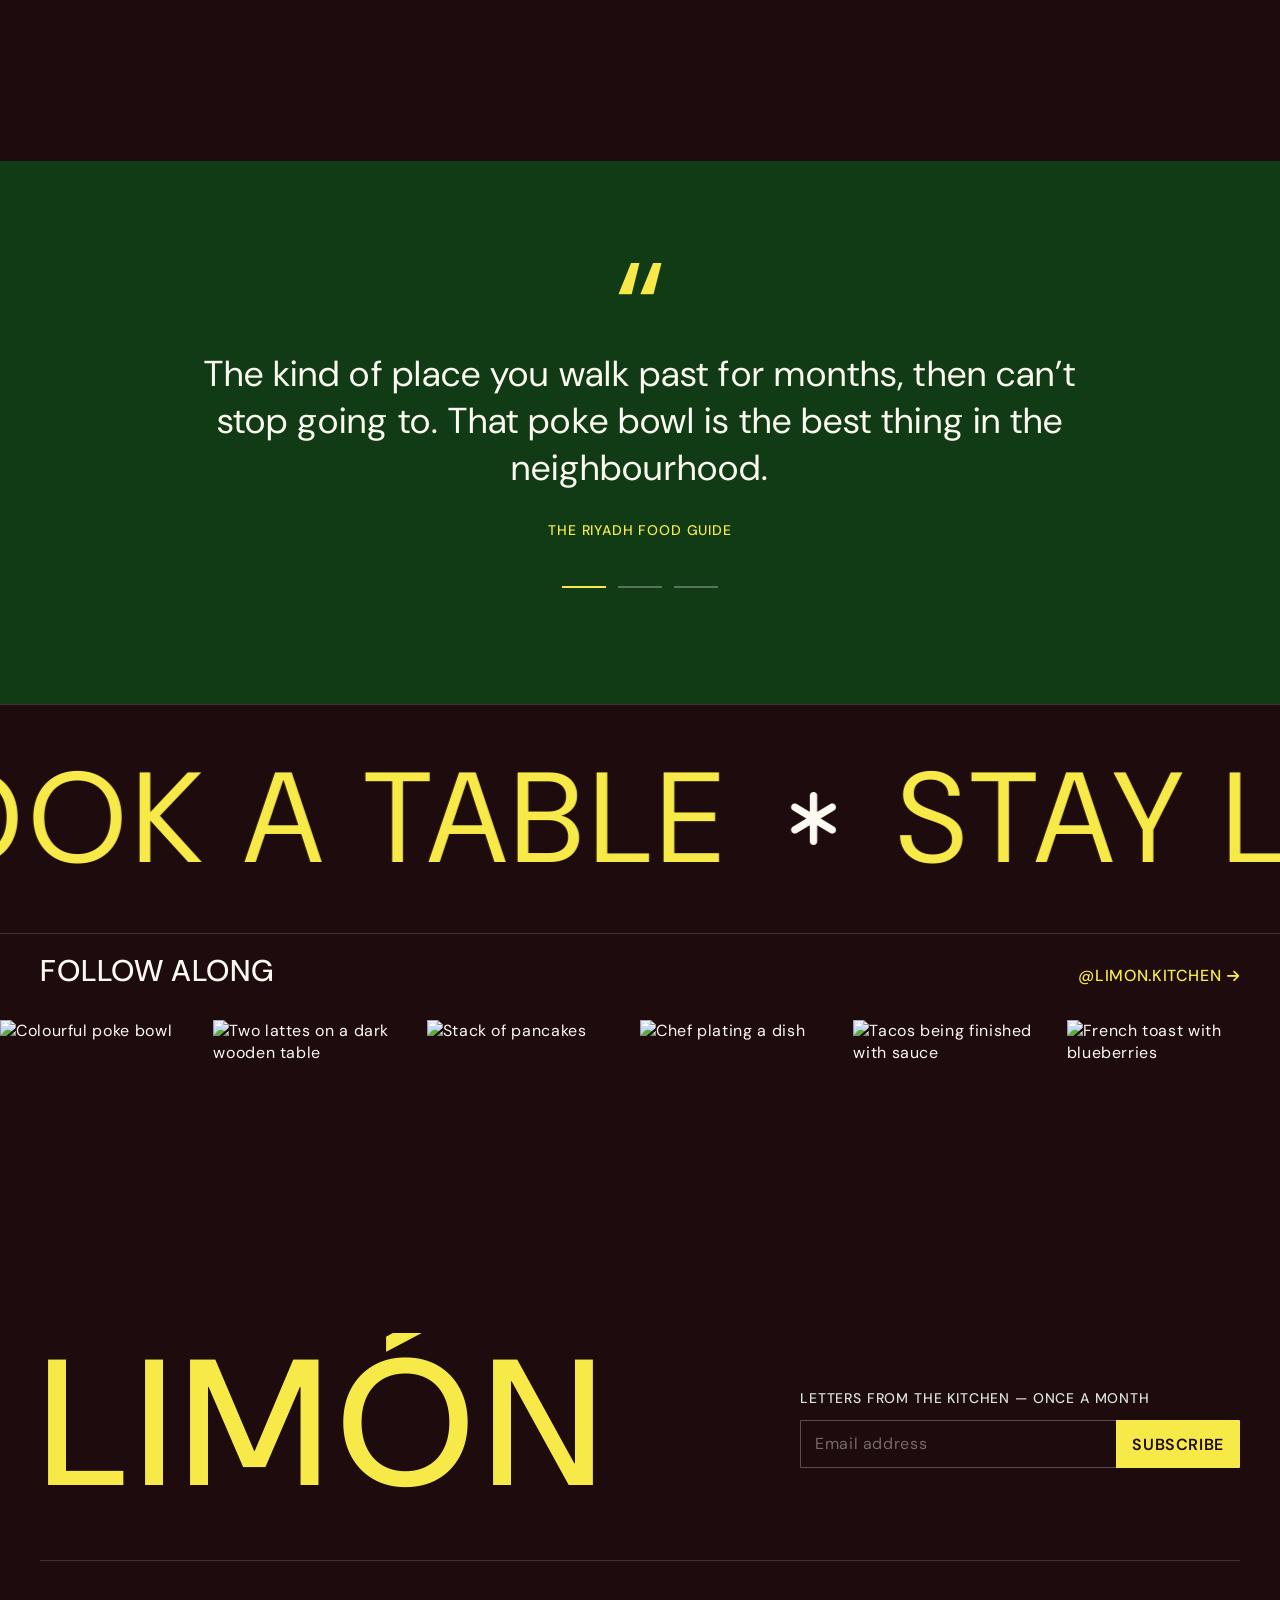
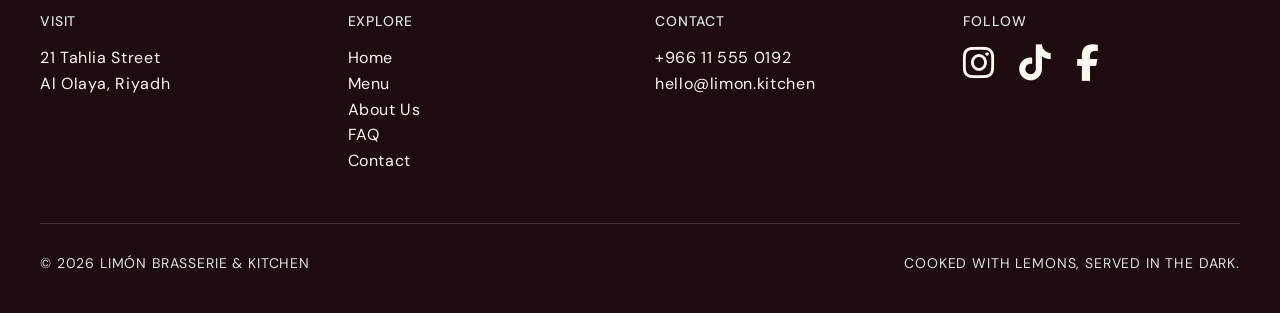
==== commit e2e5df16: "Replace alcohol with a coffee bar Swap the cocktail and wine list for five coffees (Saudi qahwa, Spa" ====
--- a/index.html
+++ b/index.html
@@ -4,7 +4,7 @@
   <meta charset="UTF-8" />
   <meta name="viewport" content="width=device-width, initial-scale=1.0" />
   <title>Limón — Brasserie &amp; Kitchen</title>
-  <meta name="description" content="Limón — a moody brasserie under candlelight. Poke bowls, charred tortillas, citrus-cured fish and natural wine, served late." />
+  <meta name="description" content="Limón — a moody brasserie under candlelight. Poke bowls, charred tortillas, citrus-cured fish and specialty coffee, served late." />
   <link rel="icon" href="favicon.ico" sizes="48x48" />
   <link rel="icon" href="favicon.svg" type="image/svg+xml" />
   <link rel="apple-touch-icon" href="apple-touch-icon.png" />
@@ -111,7 +111,7 @@
           <span>Poke</span><i class="fa-solid fa-lemon"></i>
           <span>Tostadas</span><i class="fa-solid fa-lemon"></i>
           <span>Ceviche</span><i class="fa-solid fa-lemon"></i>
-          <span>Natural Wine</span><i class="fa-solid fa-lemon"></i>
+          <span>Specialty Coffee</span><i class="fa-solid fa-lemon"></i>
           <span>Late Kitchen</span><i class="fa-solid fa-lemon"></i>
         </div>
       </div>
@@ -211,7 +211,7 @@
       <div class="marquee__track">
         <div class="marquee__group">
           <figure><div class="strip__img"><img src="https://images.unsplash.com/photo-1555939594-58d7cb561ad1?auto=format&amp;fit=crop&amp;w=700&amp;q=80" alt="Grilled skewers" loading="lazy" /></div><figcaption class="caption">Lemon grill skewers</figcaption></figure>
-          <figure><div class="strip__img"><img src="https://images.unsplash.com/photo-1514362545857-3bc16c4c7d1b?auto=format&amp;fit=crop&amp;w=600&amp;q=80" alt="Rosemary cocktail" loading="lazy" /></div><figcaption class="caption">Limón spritz</figcaption></figure>
+          <figure><div class="strip__img"><img src="https://images.unsplash.com/photo-1461023058943-07fcbe16d735?auto=format&amp;fit=crop&amp;w=600&amp;q=80" alt="Iced espresso tonic" loading="lazy" /></div><figcaption class="caption">Lemon espresso tonic</figcaption></figure>
           <figure><div class="strip__img"><img src="https://images.unsplash.com/photo-1579871494447-9811cf80d66c?auto=format&amp;fit=crop&amp;w=700&amp;q=80" alt="Raw fish crudo" loading="lazy" /></div><figcaption class="caption">Citrus crudo</figcaption></figure>
           <figure><div class="strip__img"><img src="https://images.unsplash.com/photo-1552332386-f8dd00dc2f85?auto=format&amp;fit=crop&amp;w=600&amp;q=80" alt="Baja fish tacos" loading="lazy" /></div><figcaption class="caption">Baja fish tacos</figcaption></figure>
           <figure><div class="strip__img"><img src="https://images.unsplash.com/photo-1512058564366-18510be2db19?auto=format&amp;fit=crop&amp;w=700&amp;q=80" alt="Citrus paella" loading="lazy" /></div><figcaption class="caption">Citrus paella</figcaption></figure>
@@ -224,7 +224,7 @@
     <section class="section section--dark about" style="padding-top:0">
       <div class="container about__inner">
         <div class="about__media img-reveal">
-          <img src="https://images.unsplash.com/photo-1514933651103-005eec06c04b?auto=format&amp;fit=crop&amp;w=1200&amp;q=80" alt="Dimly lit bar with warm pendant lights" loading="lazy" data-parallax="0.1" />
+          <img src="https://images.unsplash.com/photo-1525193612562-0ec53b0e5d7c?auto=format&amp;fit=crop&amp;w=1200&amp;q=80" alt="Dimly lit dining room with a long wooden table" loading="lazy" data-parallax="0.1" />
         </div>
         <div class="about__text">
           <p class="eyebrow reveal">About us</p>
@@ -284,7 +284,7 @@
       </div>
       <div class="insta__grid">
         <a href="https://instagram.com" target="_blank" rel="noopener" data-cursor="Open"><img src="https://images.unsplash.com/photo-1546069901-ba9599a7e63c?auto=format&fit=crop&w=600&q=80" alt="Colourful poke bowl" loading="lazy" /></a>
-        <a href="https://instagram.com" target="_blank" rel="noopener" data-cursor="Open"><img src="https://images.unsplash.com/photo-1514362545857-3bc16c4c7d1b?auto=format&fit=crop&w=600&q=80" alt="Cocktail with rosemary" loading="lazy" /></a>
+        <a href="https://instagram.com" target="_blank" rel="noopener" data-cursor="Open"><img src="https://images.unsplash.com/photo-1507133750040-4a8f57021571?auto=format&fit=crop&w=600&q=80" alt="Two lattes on a dark wooden table" loading="lazy" /></a>
         <a href="https://instagram.com" target="_blank" rel="noopener" data-cursor="Open"><img src="https://images.unsplash.com/photo-1567620905732-2d1ec7ab7445?auto=format&fit=crop&w=600&q=80" alt="Stack of pancakes" loading="lazy" /></a>
         <a href="https://instagram.com" target="_blank" rel="noopener" data-cursor="Open"><img src="https://images.unsplash.com/photo-1577219491135-ce391730fb2c?auto=format&fit=crop&w=600&q=80" alt="Chef plating a dish" loading="lazy" /></a>
         <a href="https://instagram.com" target="_blank" rel="noopener" data-cursor="Open"><img src="https://images.unsplash.com/photo-1565299585323-38d6b0865b47?auto=format&fit=crop&w=600&q=80" alt="Tacos being finished with sauce" loading="lazy" /></a>
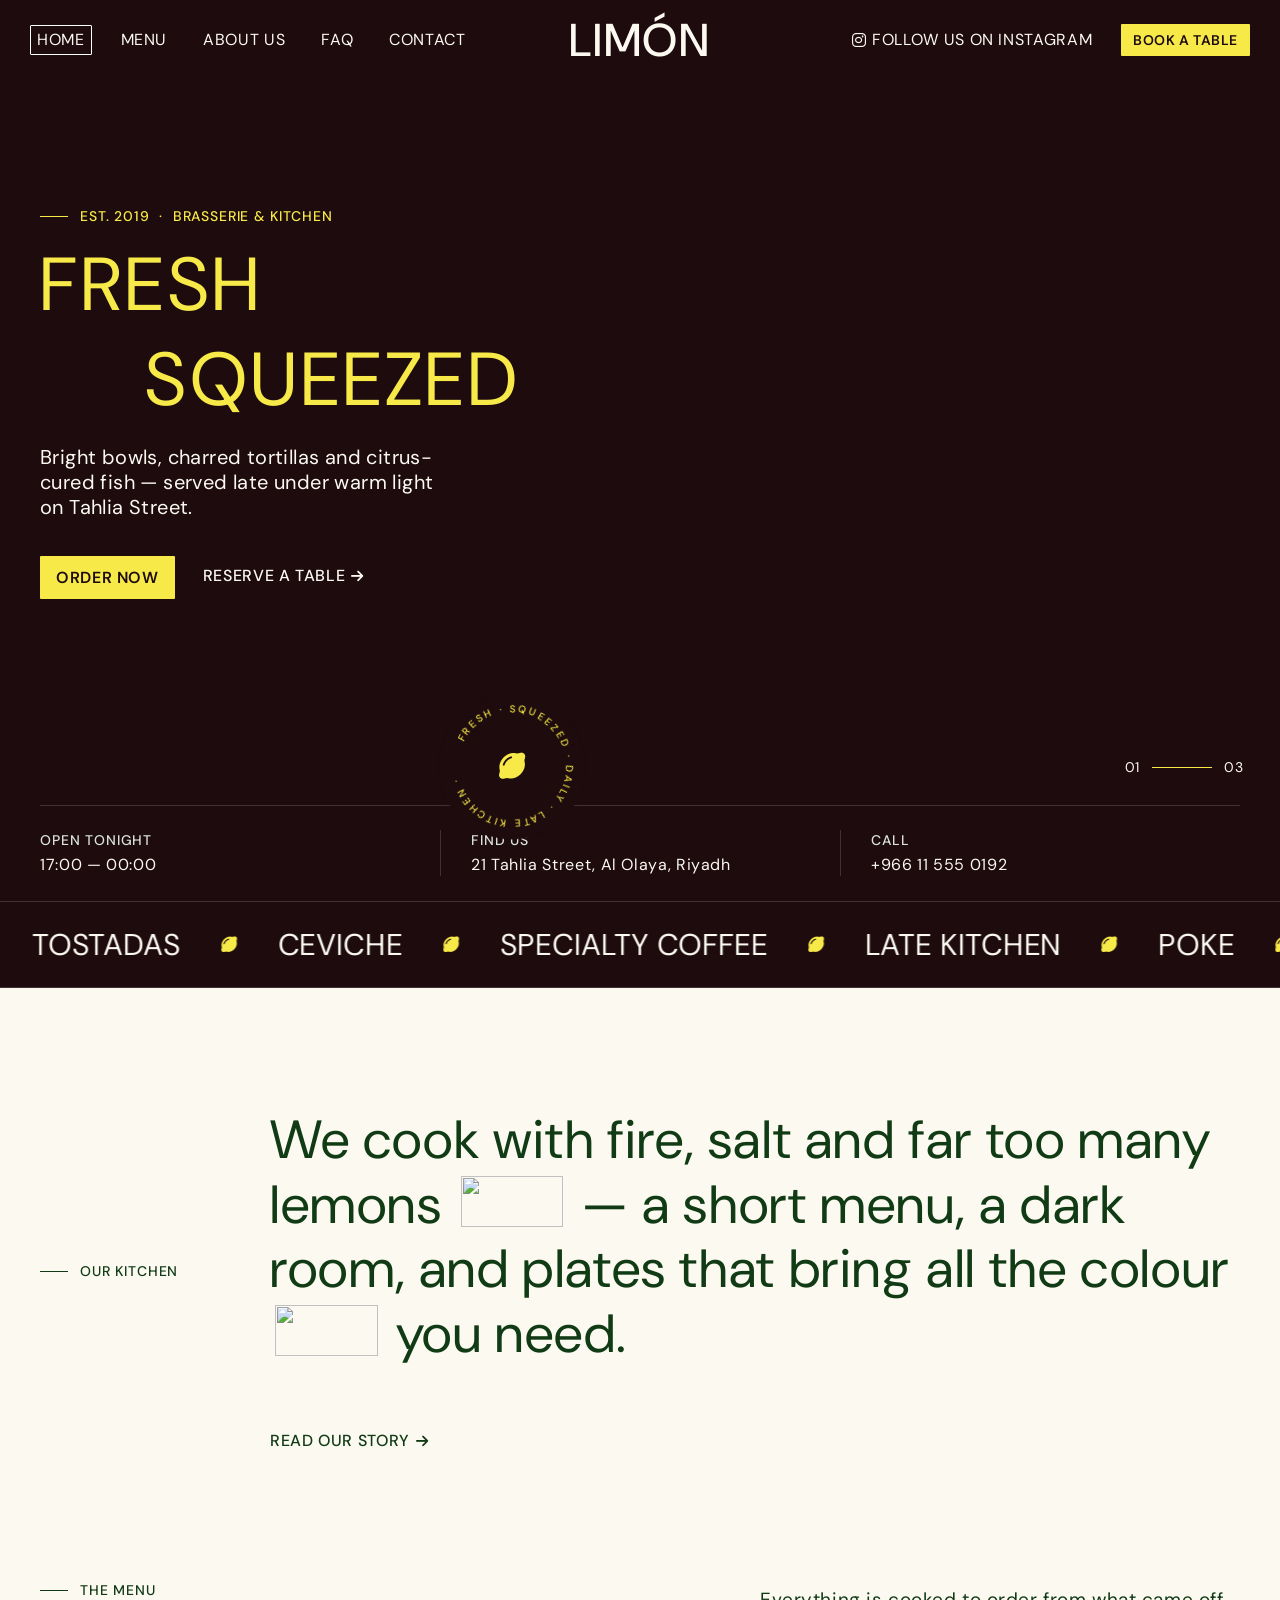
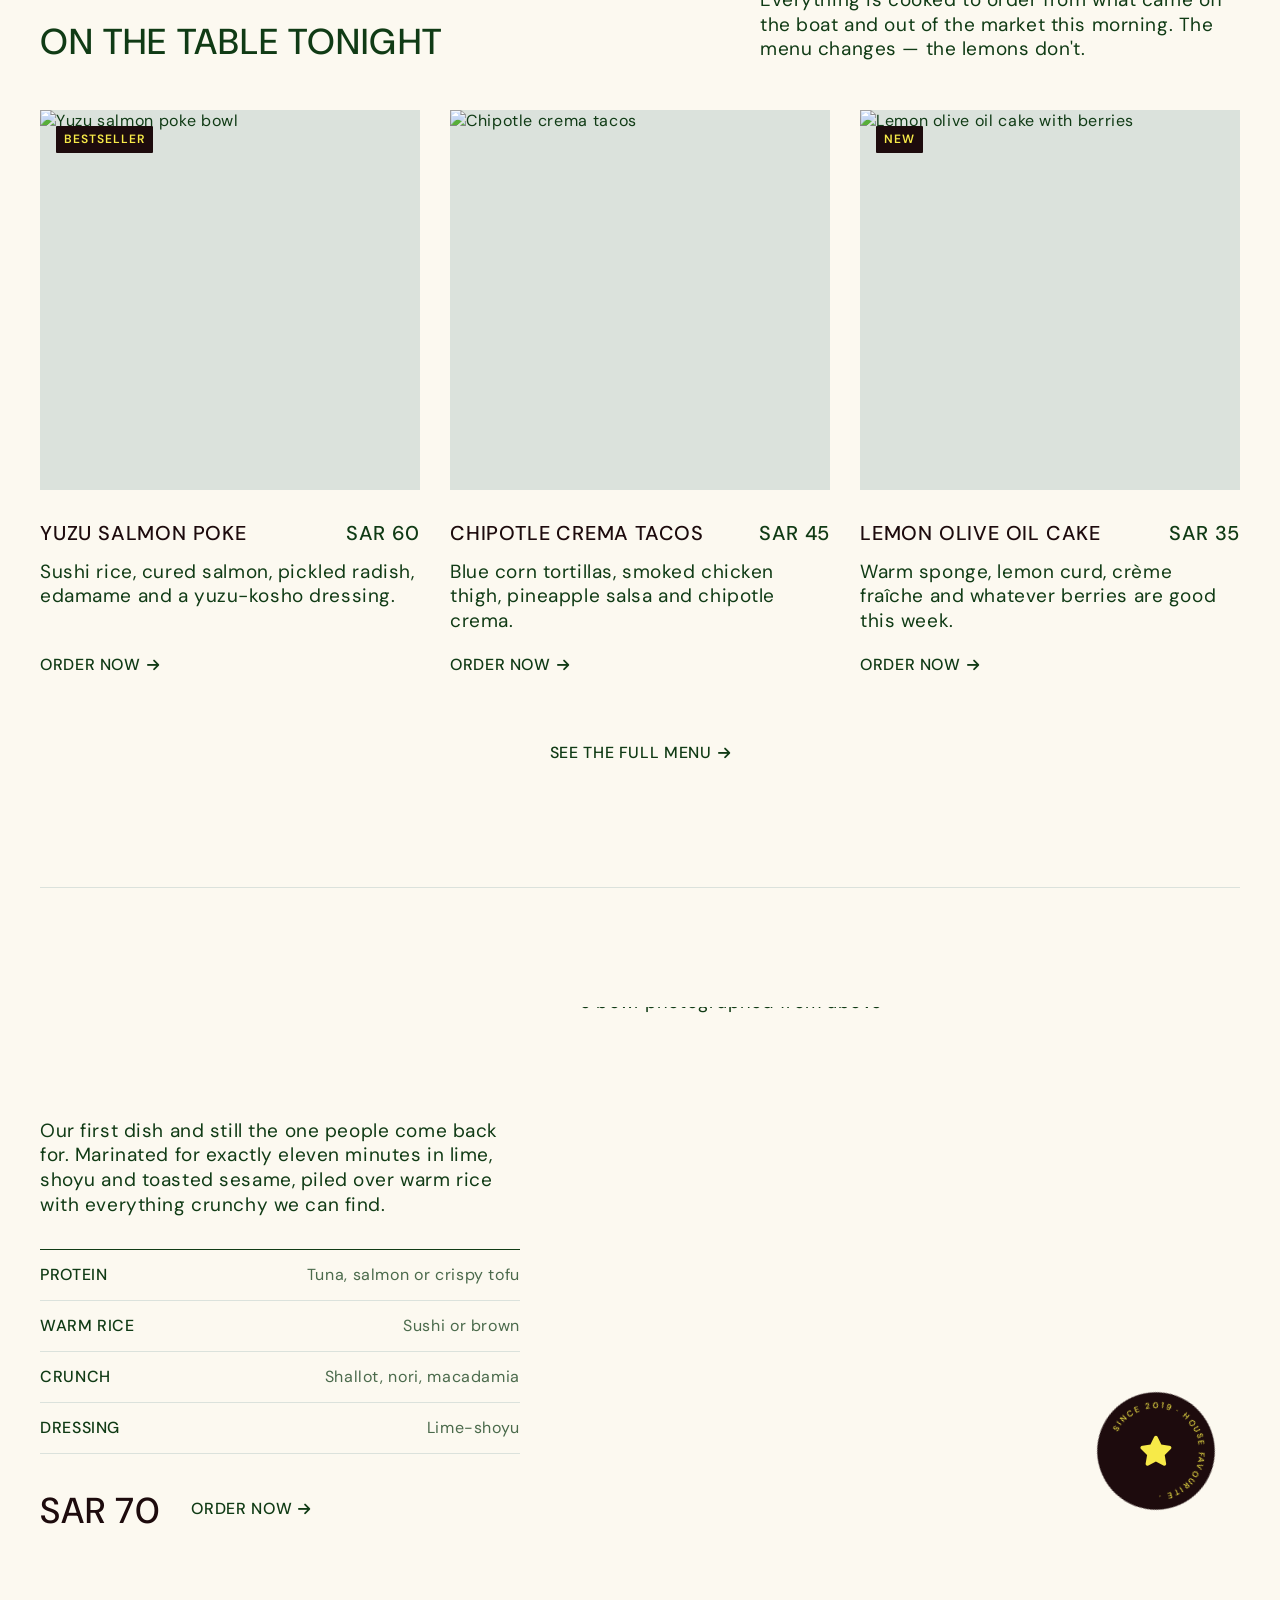
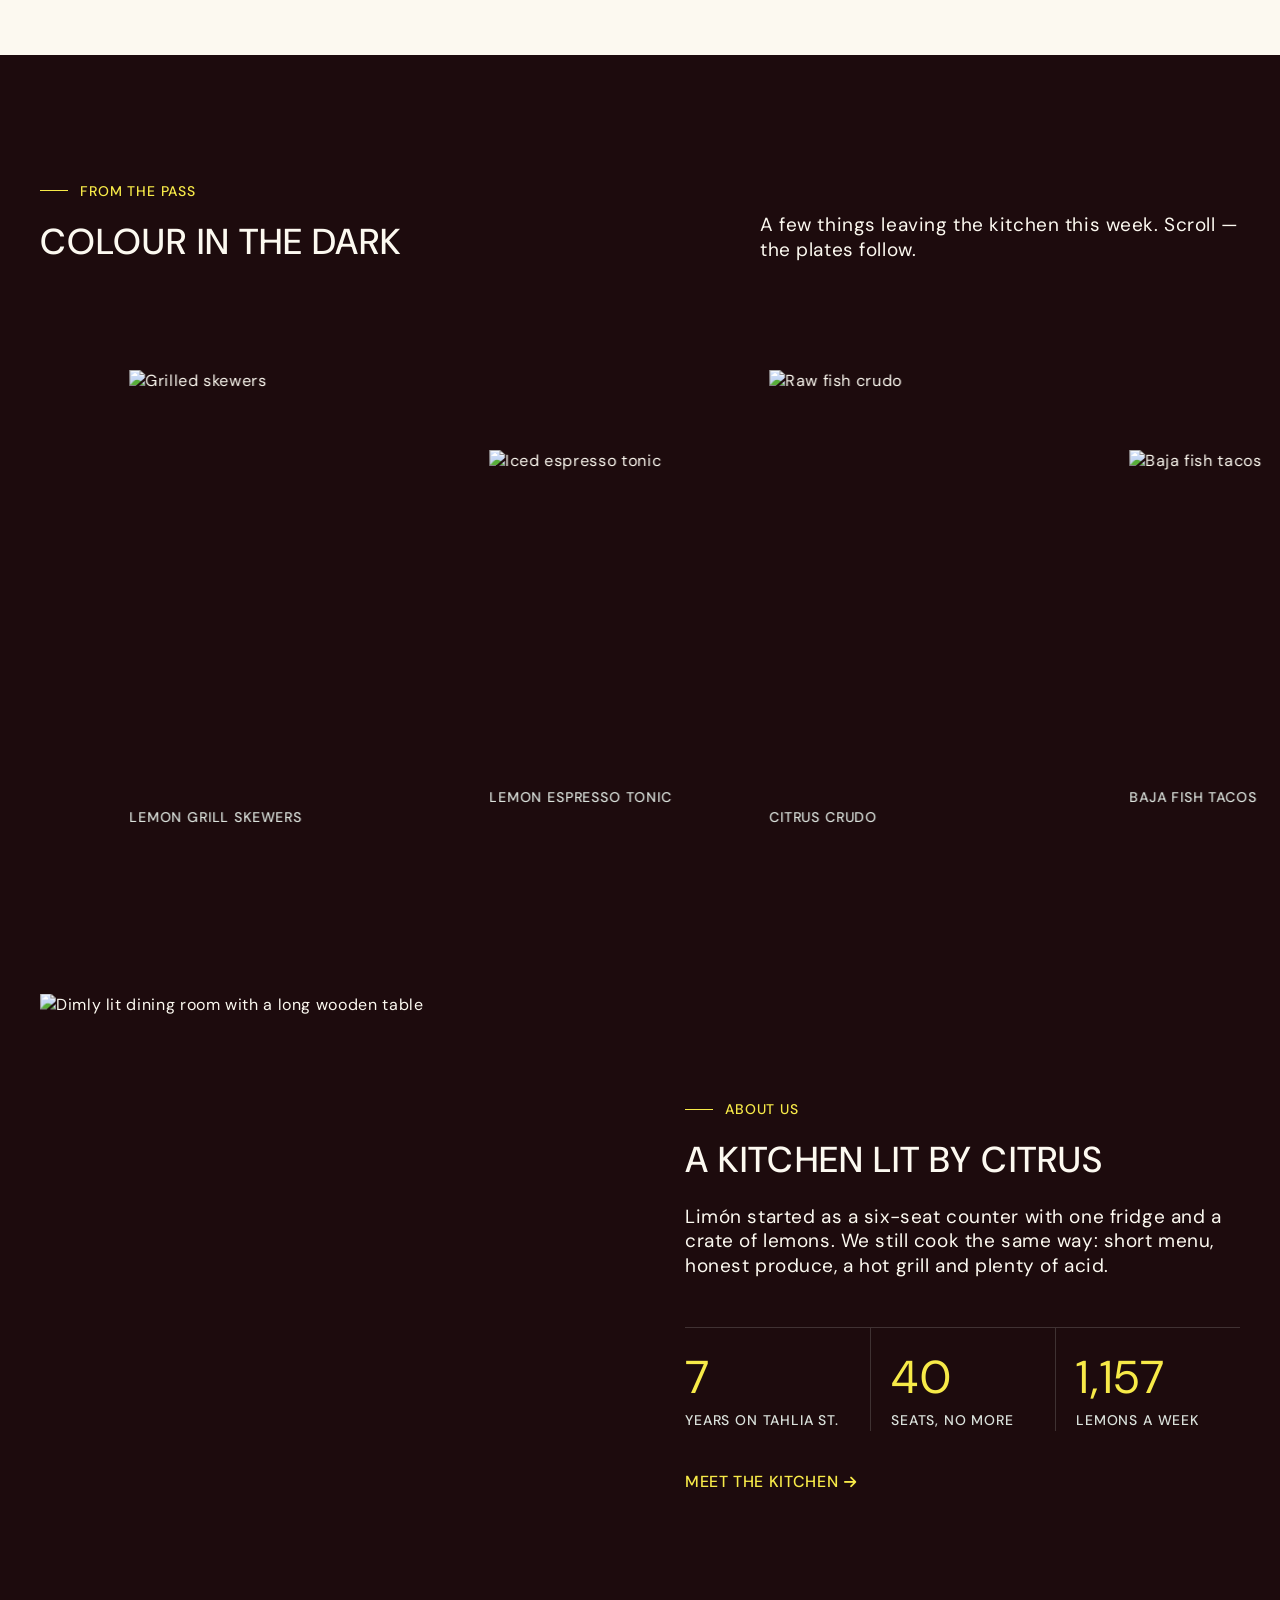
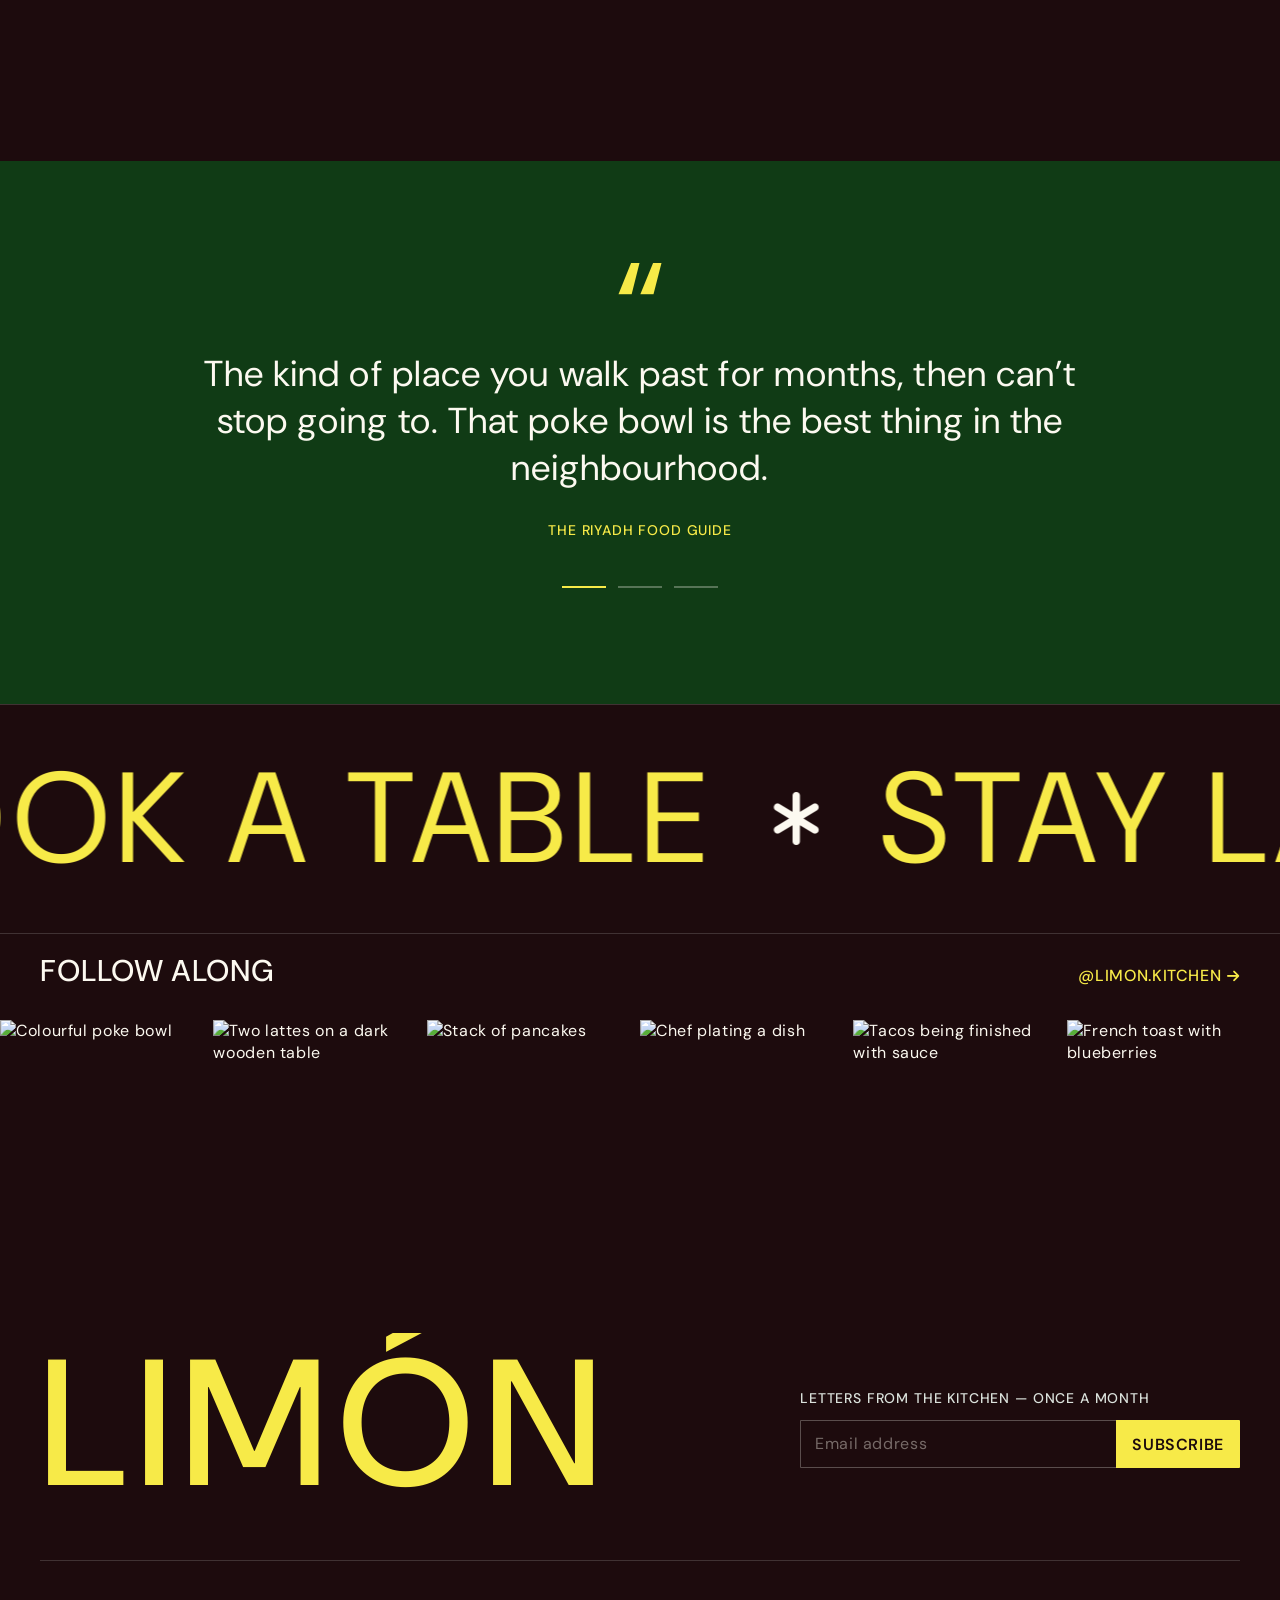
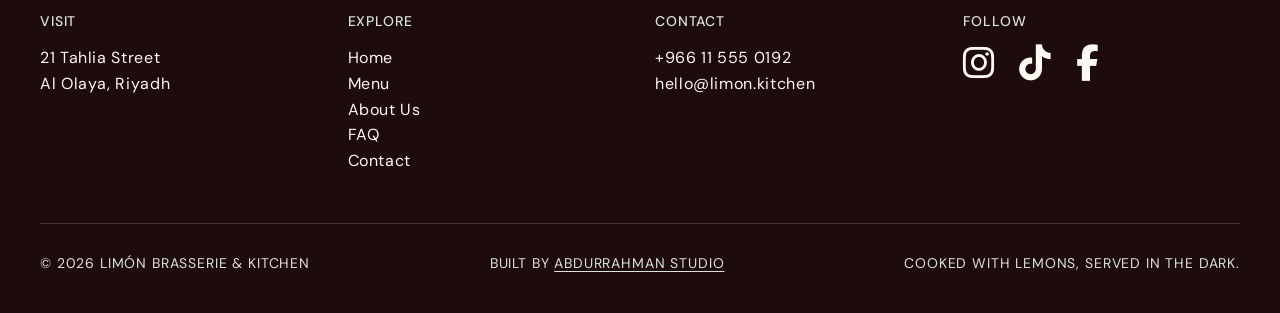
==== commit 90232a64: "Add footer credit link to wahidd.com on all pages Co-Authored-By: Claude Opus 5.5 <noreply@anthropic" ====
--- a/index.html
+++ b/index.html
@@ -340,6 +340,7 @@
 
       <div class="footer__bottom">
         <span>© <span class="js-year">2026</span> Limón Brasserie &amp; Kitchen</span>
+        <span>Built by <a href="https://wahidd.com/" style="color:inherit;text-decoration:underline;text-underline-offset:3px">Abdurrahman Studio</a></span>
         <span>Cooked with lemons, served in the dark.</span>
       </div>
     </div>
